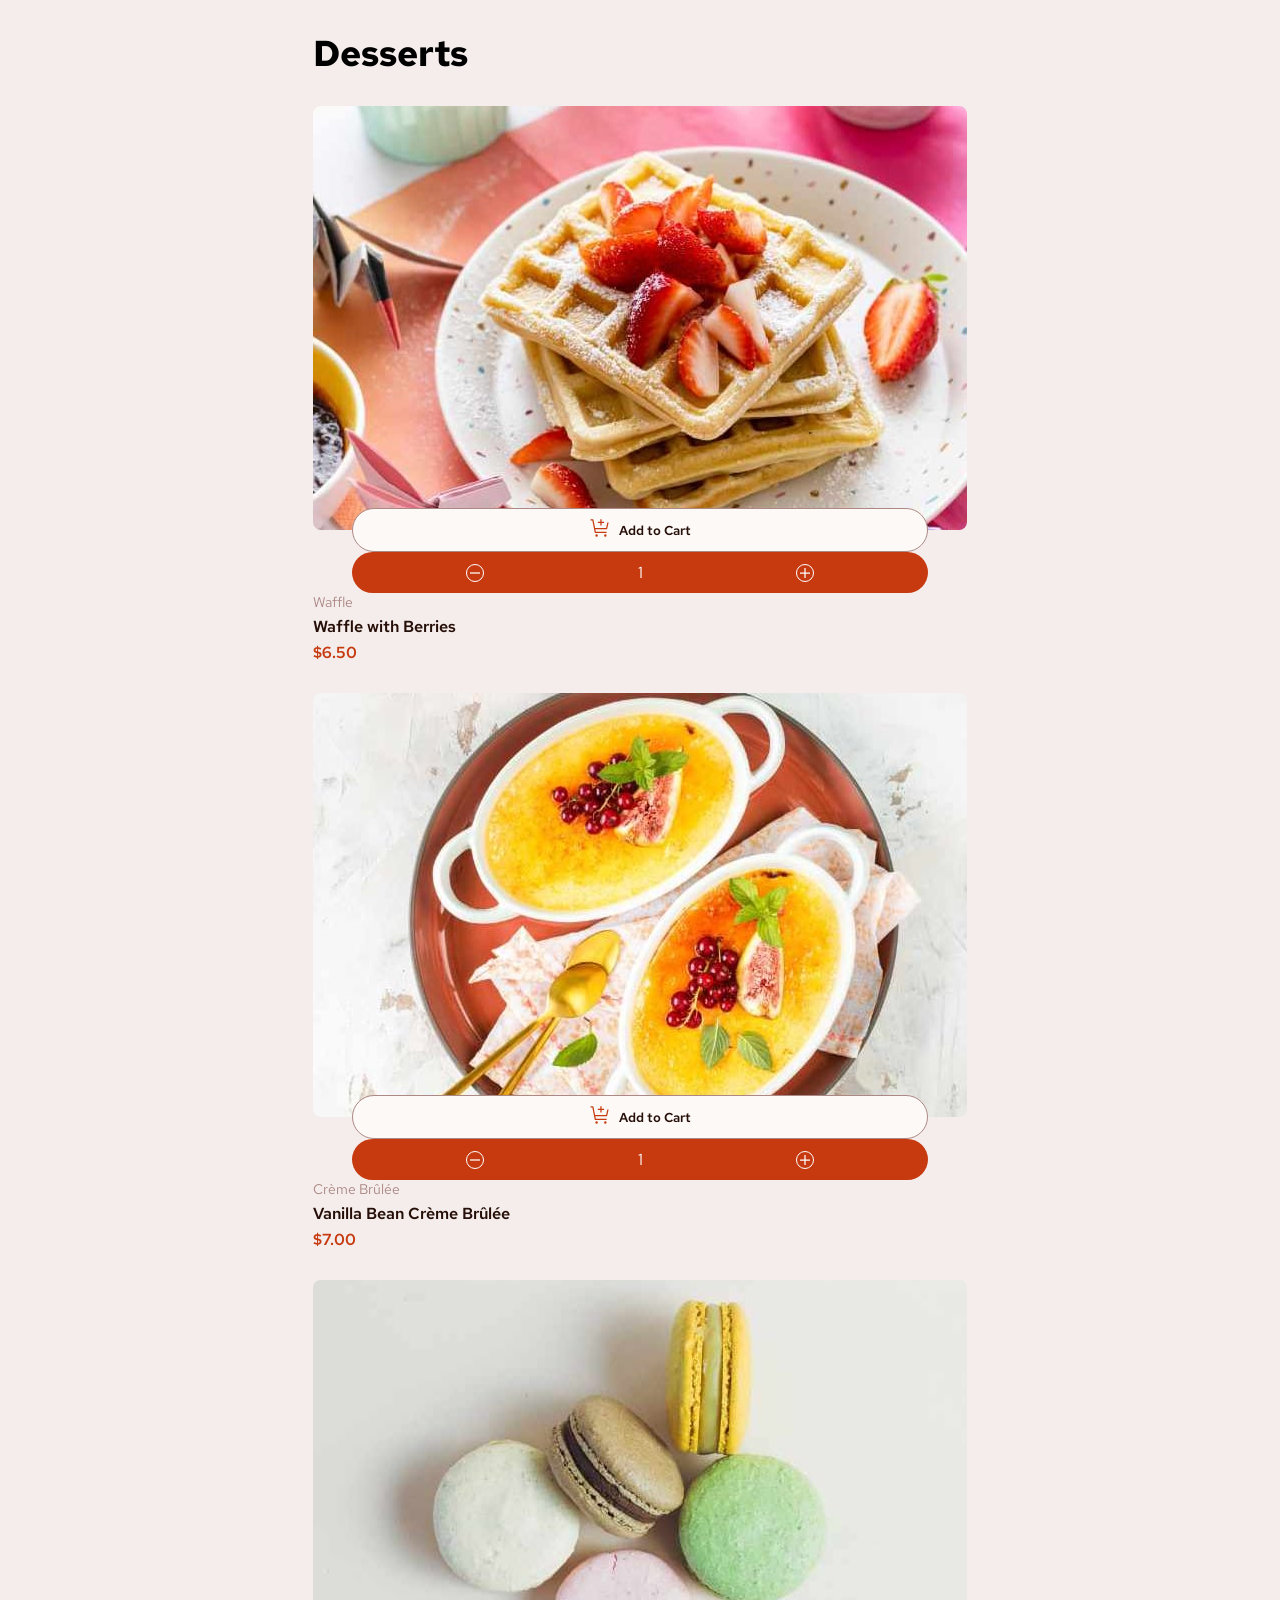
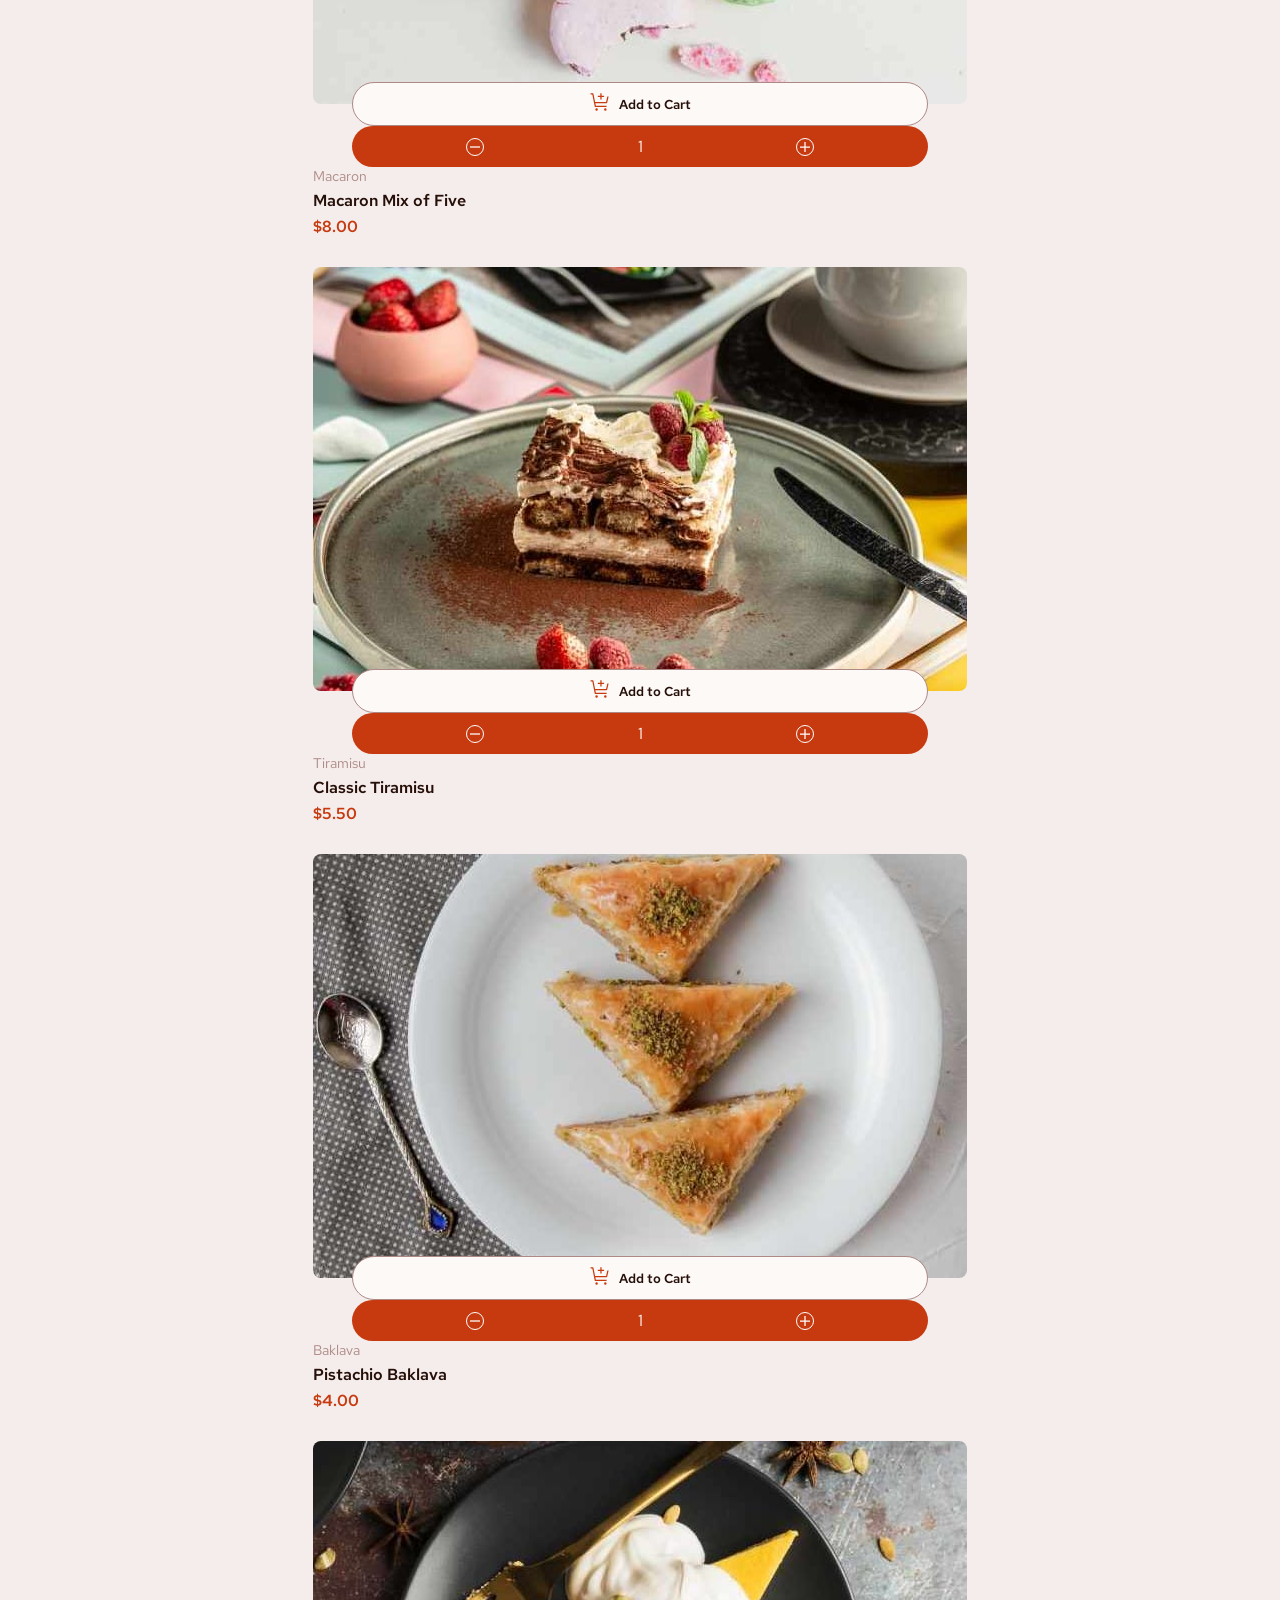
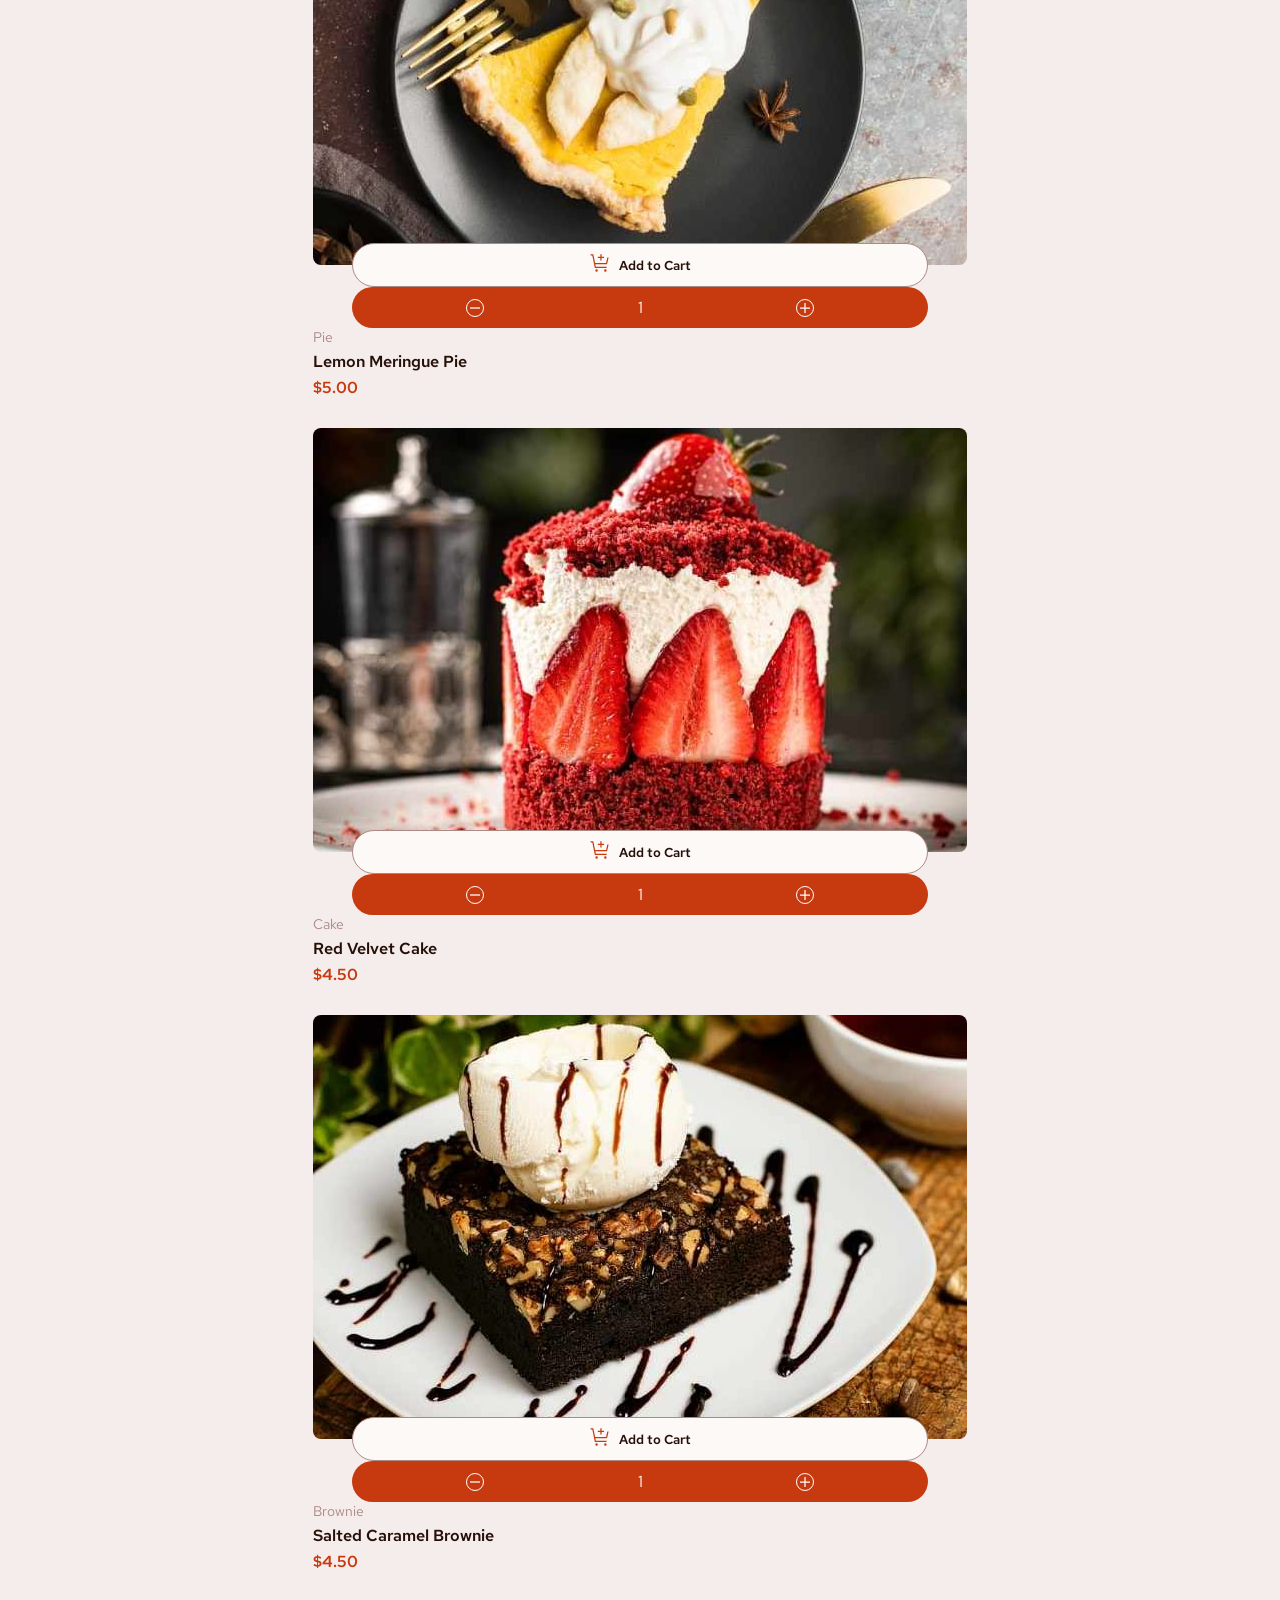
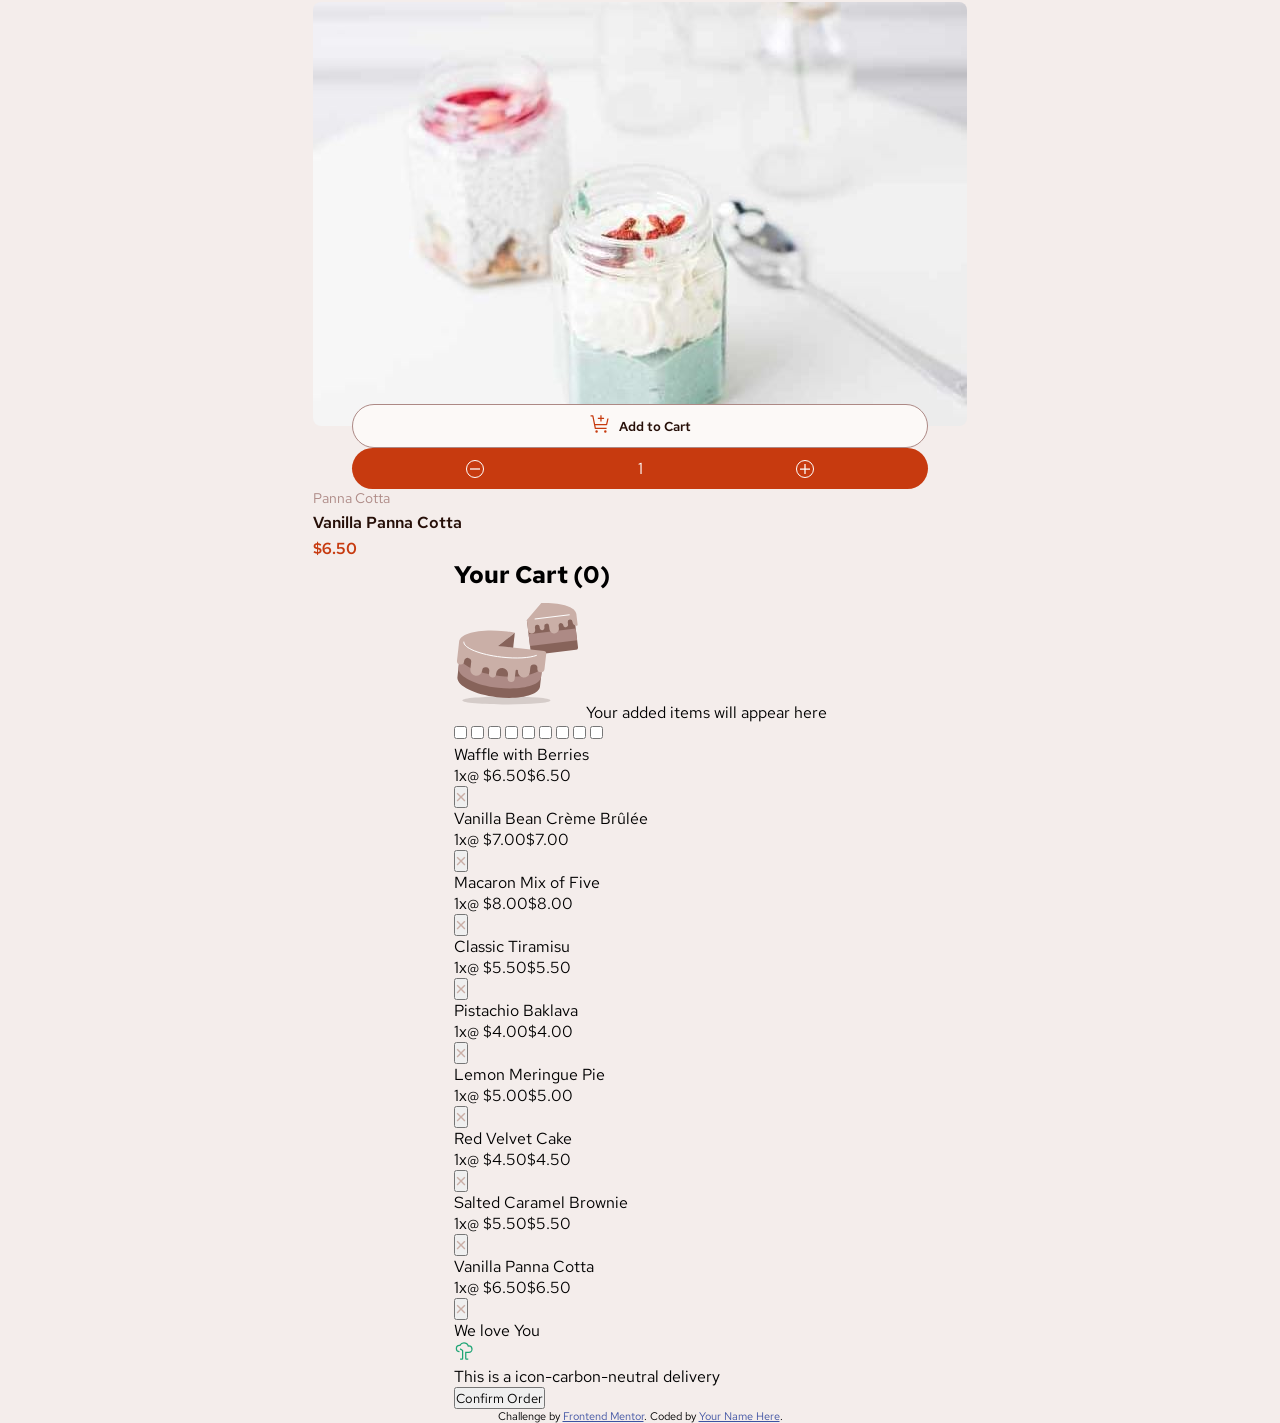
==== index.html @ 4fa7c9d9 "basic product grid for mobile done cart grid begun" ====
<!DOCTYPE html>
<html lang="en">
<head>
  <meta charset="UTF-8">
  <meta name="viewport" content="width=device-width, initial-scale=1.0"> <!-- displays site properly based on user's device -->

  <link rel="icon" type="image/png" sizes="32x32" href="./assets/images/favicon-32x32.png">

  <link rel="preconnect" href="https://fonts.googleapis.com">
  <link rel="preconnect" href="https://fonts.gstatic.com" crossorigin>
  <link href="https://fonts.googleapis.com/css2?family=Red+Hat+Text:ital,wght@0,300..700;1,300..700&display=swap" rel="stylesheet">

  <title>Frontend Mentor | Product list with cart</title>
  <link rel="stylesheet" href="./styles/styles.css">

  <!-- Feel free to remove these styles or customise in your own stylesheet 👍 -->
  <style>
    .attribution { font-size: 11px; text-align: center; }
    .attribution a { color: hsl(228, 45%, 44%); }
  </style>
</head>
<body>

  <div class="product-cart-container">
    <!-- OVERALL PRODUCT DISPLAY GRID -->
    <div class="product-grid-container">
      <h1>Desserts</h1>

      <!-- ACTUAL PRODUCTS GRID -->
      <div class="product-grid">

        <!-- INDIVIDUAL PRODUCT  -->
        <div class="product">
            <div class="imageandbutton">
                <img src="./assets/images/image-waffle-mobile.jpg" alt="" class="product-image">
              <label for="prod1">
                <button class="add-to-cart-button"><span><img src="assets/images/icon-add-to-cart.svg" alt=""></span><span><p class="add-to-cart-text"> Add to Cart</p></span></button>
              </label>  
              <div class="add-to-cart-button-active">
                <button class="quantity-button"><img src="./assets/images/icon-decrement-quantity.svg" alt=""></button>
                <span class="quantity-value">1</span>
                <button class="quantity-button"><img src="./assets/images/icon-increment-quantity.svg" alt=""></button>
              </div>  
            </div>
            
            <div class="product-information">
              <p class="product-type">Waffle</p>
              <p class="product-name">Waffle with Berries</p>
              <p class="product-price">$6.50</p>
            </div>

        </div>

        <!-- INDIVIDUAL PRODUCT -->
        <div class="product">
            <div class="imageandbutton">
              <img src="./assets/images/image-creme-brulee-mobile.jpg" alt="" class="product-image">
              <label for="prod2">
                <button class="add-to-cart-button"><span><img src="assets/images/icon-add-to-cart.svg" alt=""></span><span><p class="add-to-cart-text"> Add to Cart</p></span></button>
              </label>  
              <div class="add-to-cart-button-active">
                <button class="quantity-button"><img src="./assets/images/icon-decrement-quantity.svg" alt=""></button>
                <span class="quantity-value">1</span>
                <button class="quantity-button"><img src="./assets/images/icon-increment-quantity.svg" alt=""></button>
              </div>
            </div>
            <div class="product-information">
              <p class="product-type">Crème Brûlée</p>
              <p class="product-name">Vanilla Bean Crème Brûlée</p>
              <p class="product-price">$7.00</p>
            </div>
        </div>

        <!-- INDIVIDUAL PRODUCT -->
        <div class="product">
            <div class="imageandbutton">
              <img src="./assets/images/image-macaron-mobile.jpg" alt="" class="product-image">
              <label for="prod3">
                <button class="add-to-cart-button"><span><img src="assets/images/icon-add-to-cart.svg" alt=""></span><span><p class="add-to-cart-text"> Add to Cart</p></span></button>
              </label>  
              <div class="add-to-cart-button-active">
                <button class="quantity-button"><img src="./assets/images/icon-decrement-quantity.svg" alt=""></button>
                <span class="quantity-value">1</span>
                <button class="quantity-button"><img src="./assets/images/icon-increment-quantity.svg" alt=""></button>
              </div>
            </div>
            <div class="product-information">
              <p class="product-type">Macaron</p>
              <p class="product-name">Macaron Mix of Five</p>
              <p class="product-price">$8.00</p>
            </div>          
        </div>


        <!-- INDIVIDUAL PRODUCT -->
        <div class="product">
            <div class="imageandbutton">
              <img src="./assets/images/image-tiramisu-mobile.jpg" alt="" class="product-image">
              <label for="prod4">
                <button class="add-to-cart-button product-image"><span><img src="assets/images/icon-add-to-cart.svg" alt=""></span><span><p class="add-to-cart-text"> Add to Cart</p></span></button>
              </label>
              <div class="add-to-cart-button-active">
                <button class="quantity-button"><img src="./assets/images/icon-decrement-quantity.svg" alt=""></button>
                <span class="quantity-value">1</span>
                <button class="quantity-button"><img src="./assets/images/icon-increment-quantity.svg" alt=""></button>
              </div>
            </div>
            <div class="product-information">
              <p class="product-type">Tiramisu</p>
              <p class="product-name">Classic Tiramisu</p>
              <p class="product-price">$5.50</p>
            </div>
          
        </div>
        
        <!-- INDIVIDUAL PRODUCT -->
        <div class="product">
            <div class="imageandbutton">
              <img src="./assets/images/image-baklava-mobile.jpg" alt="" class="product-image">
              <label for="prod5">
                <button class="add-to-cart-button"><span><img src="assets/images/icon-add-to-cart.svg" alt=""></span><span><p class="add-to-cart-text"> Add to Cart</p></span></button>
              </label>
              <div class="add-to-cart-button-active">
                <button class="quantity-button"><img src="./assets/images/icon-decrement-quantity.svg" alt=""></button>
                <span class="quantity-value">1</span>
                <button class="quantity-button"><img src="./assets/images/icon-increment-quantity.svg" alt=""></button>
              </div>
            </div>

            <div class="product-information">
              <p class="product-type">Baklava</p>
              <p class="product-name">Pistachio Baklava</p>
              <p class="product-price">$4.00</p>
            </div>
        </div>


        <!-- INDIVIDUAL PRODUCT -->
        <div class="product">
            <div class="imageandbutton">
              <img src="./assets/images/image-meringue-mobile.jpg" alt="" class="product-image">
              <label for="prod6">
                <button class="add-to-cart-button"><span><img src="assets/images/icon-add-to-cart.svg" alt=""></span><span><p class="add-to-cart-text"> Add to Cart</p></span></button>
              </label>
              <div class="add-to-cart-button-active">
                <button class="quantity-button"><img src="./assets/images/icon-decrement-quantity.svg" alt=""></button>
                <span class="quantity-value">1</span>
                <button class="quantity-button"><img src="./assets/images/icon-increment-quantity.svg" alt=""></button>
              </div>
            </div>

            <div class="product-information">
              <p class="product-type">Pie</p>
              <p class="product-name">Lemon Meringue Pie</p>
              <p class="product-price">$5.00</p>
            </div>
        </div>
      

        <!-- INDIVIDUAL PRODUCT -->
        <div class="product">
            <div class="imageandbutton">
              <img src="./assets/images/image-cake-mobile.jpg" alt="" class="product-image">
              <label for="prod7">
                <button class="add-to-cart-button"><span><img src="assets/images/icon-add-to-cart.svg" alt=""></span><span><p class="add-to-cart-text"> Add to Cart</p></span></button>
              </label>
              <div class="add-to-cart-button-active">
                <button class="quantity-button"><img src="./assets/images/icon-decrement-quantity.svg" alt=""></button>
                <span class="quantity-value">1</span>
                <button class="quantity-button"><img src="./assets/images/icon-increment-quantity.svg" alt=""></button>
              </div>
            </div>
            <div class="product-information">
              <p class="product-type">Cake</p>
              <p class="product-name">Red Velvet Cake</p>
              <p class="product-price">$4.50</p>
            </div>
        </div>
      

        <!-- INDIVIDUAL PRODUCT -->
        <div class="product">
            <div class="imageandbutton">
              <img src="./assets/images/image-brownie-mobile.jpg" alt="" class="product-image">
              <label for="prod8">
                <button class="add-to-cart-button"><span><img src="assets/images/icon-add-to-cart.svg" alt=""></span><span><p class="add-to-cart-text"> Add to Cart</p></span></button>
              </label>  
              <div class="add-to-cart-button-active">
                <button class="quantity-button"><img src="./assets/images/icon-decrement-quantity.svg" alt=""></button>
                <span class="quantity-value">1</span>
                <button class="quantity-button"><img src="./assets/images/icon-increment-quantity.svg" alt=""></button>
              </div>
            </div>

            <div class="product-information">
              <p class="product-type">Brownie</p>
              <p class="product-name">Salted Caramel Brownie</p>
              <p class="product-price">$4.50</p>
            </div>
            
           
        </div>
      

        <!-- INDIVIDUAL PRODUCT -->
        <div class="product">
            <div class="imageandbutton">
              <img src="./assets/images/image-panna-cotta-mobile.jpg" alt="" class="product-image">
              <label for="prod9">
                <button class="add-to-cart-button"><span><img src="assets/images/icon-add-to-cart.svg" alt=""></span><span><p class="add-to-cart-text"> Add to Cart</p></span></button>
              </label>  
              <div class="add-to-cart-button-active">
                <button class="quantity-button"><img src="./assets/images/icon-decrement-quantity.svg" alt=""></button>
                <span class="quantity-value">1</span>
                <button class="quantity-button"><img src="./assets/images/icon-increment-quantity.svg" alt=""></button>
              </div>
            </div>

            <div class="product-information">
              <p class="product-type">Panna Cotta</p>
              <p class="product-name">Vanilla Panna Cotta</p>
              <p class="product-price">$6.50</p>
            </div>
            
        </div>

        
      </div>
    </div>

<!-- PICKED CART PRODUCT SECTION -->
  <div class="cart-grid-container">
      <h2>Your Cart (<span class="cart-quantity-value">0</span>)</h2>
      <div class="cart-empty-items">
        <img src="./assets/images/illustration-empty-cart.svg" alt="">
        Your added items will appear here
      </div>
      <input type="checkbox" id="prod1" class=".hidden-checkbox">
      <input type="checkbox" id="prod2" class=".hidden-checkbox">
      <input type="checkbox" id="prod3" class=".hidden-checkbox">
      <input type="checkbox" id="prod4" class=".hidden-checkbox">
      <input type="checkbox" id="prod5" class=".hidden-checkbox">
      <input type="checkbox" id="prod6" class=".hidden-checkbox">
      <input type="checkbox" id="prod7" class=".hidden-checkbox">
      <input type="checkbox" id="prod8" class=".hidden-checkbox">
      <input type="checkbox" id="prod9" class=".hidden-checkbox">

      <div class="cart-picked-items">

        <div class="cart-item cart-item1">
          <div class="cart-item-product">
            <p class="cart-item-product-name">Waffle with Berries</p>
            <p class="cart-item-product-price"><span>1x</span><span>@ $6.50</span>$6.50</p>
          </div>
          <button><img src="./assets/images/icon-remove-item.svg" alt=""></button>
        </div>
        <div class="cart-item cart-item2">
          <div class="cart-item-product">
            <p class="cart-item-product-name">Vanilla Bean Crème Brûlée</p>
            <p class="cart-item-product-price"><span>1x</span><span>@ $7.00</span>$7.00</p>
          </div>
          <button><img src="./assets/images/icon-remove-item.svg" alt=""></button>
        </div> 
        <div class="cart-item cart-item3">
          <div class="cart-item-product">
            <p class="cart-item-product-name">Macaron Mix of Five</p>
            <p class="cart-item-product-price"><span>1x</span><span>@ $8.00</span>$8.00</p>
          </div>
          <button><img src="./assets/images/icon-remove-item.svg" alt=""></button>
        </div>
        <div class="cart-item cart-item4">
          <div class="cart-item-product">
            <p class="cart-item-product-name">Classic Tiramisu</p>
            <p class="cart-item-product-price"><span>1x</span><span>@ $5.50</span>$5.50</p>
          </div>
          <button><img src="./assets/images/icon-remove-item.svg" alt=""></button>
        </div>
        <div class="cart-item cart-item5">
          <div class="cart-item-product">
            <p class="cart-item-product-name">Pistachio Baklava</p>
            <p class="cart-item-product-price"><span>1x</span><span>@ $4.00</span>$4.00</p>
          </div>
          <button><img src="./assets/images/icon-remove-item.svg" alt=""></button>
        </div>
        <div class="cart-item cart-item6">
          <div class="cart-item-product">
            <p class="cart-item-product-name">Lemon Meringue Pie</p>
            <p class="cart-item-product-price"><span>1x</span><span>@ $5.00</span>$5.00</p>
          </div>
          <button><img src="./assets/images/icon-remove-item.svg" alt=""></button>
        </div>
        <div class="cart-item cart-item7">
          <div class="cart-item-product">
            <p class="cart-item-product-name">Red Velvet Cake</p>
            <p class="cart-item-product-price"><span>1x</span><span>@ $4.50</span>$4.50</p>
          <button><img src="./assets/images/icon-remove-item.svg" alt=""></button>
        </div>
        <div class="cart-item cart-item8">
          <div class="cart-item-product">
            <p class="cart-item-product-name">Salted Caramel Brownie</p>
            <p class="cart-item-product-price"><span>1x</span><span>@ $5.50</span>$5.50</p>
          </div>
          <button><img src="./assets/images/icon-remove-item.svg" alt=""></button>
        </div>
        <div class="cart-item cart-item9">
          <div class="cart-item-product">
            <p class="cart-item-product-name">Vanilla Panna Cotta</p>
            <p class="cart-item-product-price"><span>1x</span><span>@ $6.50</span>$6.50</p>
          </div>
          <button><img src="./assets/images/icon-remove-item.svg" alt=""></button>
        </div>

      </div>
      
      </div>

      <p class="love">We love You</p>

      <div class="carbon-order-container">
        <img src="./assets/images/icon-carbon-neutral.svg" alt="">
        <p class="carbon-order-text">This is a <span>icon-carbon-neutral</span> delivery</p>
      </div>

      <button class="Confirm-button">Confirm Order</button>
   
  </div>

  <div class="attribution">
    Challenge by <a href="https://www.frontendmentor.io?ref=challenge">Frontend Mentor</a>. 
    Coded by <a href="#">Your Name Here</a>.
  </div>

  </div>
  
</body>
</html>
---- styles/styles.css ----
* {
  margin: 0;
  padding: 0;
  box-sizing: border-box;
}

body {
  font-family: "Red Hat Text", sans-serif;
  font-size: 16px;
  background-color: hsl(13, 31%, 94%);
  width: 100vw;
}

button {
  font-family: "Red Hat Text", sans-serif;
}

.product-cart-container {
  width: 100%;
  padding: 0 6%;
  display: flex;
  flex-direction: column;
  align-items: center;
  justify-content: center;
}
.product-cart-container .product-grid-container h1 {
  margin: 35px 0;
  font-size: 36px;
  line-height: 100%;
  letter-spacing: 0;
  font-weight: 700;
}
.product-cart-container .product-grid-container .product-image {
  width: 100%;
}
.product-cart-container .product-grid-container .product-grid {
  display: flex;
  display: flex;
  flex-direction: column;
  align-items: center;
  justify-content: center;
  gap: 30px;
}
.product-cart-container .product-grid-container .product-grid .product {
  width: 100%;
}
.product-cart-container .product-grid-container .product-grid .product .imageandbutton {
  width: 100%;
  display: flex;
  display: flex;
  flex-direction: column;
  align-items: center;
  justify-content: center;
}
.product-cart-container .product-grid-container .product-grid .product .imageandbutton .product-image {
  -o-object-fit: contain;
     object-fit: contain;
  border-radius: 8px;
}
.product-cart-container .product-grid-container .product-grid .product .imageandbutton .add-to-cart-button {
  display: flex;
  display: flex;
  flex-direction: row;
  align-items: center;
  justify-content: center;
  padding: 9px 24px;
  border-radius: 32px;
  gap: 8px;
  color: hsl(14, 65%, 9%);
  font-weight: 600;
  border: 1px solid hsl(7, 20%, 60%);
  background-color: hsl(20, 50%, 98%);
  margin-top: -22px;
  width: 45vw;
}
.product-cart-container .product-grid-container .product-grid .product .imageandbutton .add-to-cart-button-active {
  display: flex;
  display: flex;
  flex-direction: row;
  align-items: center;
  justify-content: center;
  background-color: hsl(14, 86%, 42%);
  color: white;
  gap: 12vw;
  padding: 10px 24px;
  border-radius: 32px;
  border: none;
  width: 45vw;
}
.product-cart-container .product-grid-container .product-grid .product .imageandbutton .add-to-cart-button-active .quantity-button {
  background: none;
  border: 1px solid white;
  border-radius: 50%;
  display: flex;
  display: flex;
  flex-direction: row;
  align-items: center;
  justify-content: center;
  padding: 8px;
  width: 10px;
  height: 10px;
}
.product-cart-container .product-grid-container .product-grid .product .product-information {
  display: flex;
  display: flex;
  flex-direction: column;
  align-items: start;
  justify-content: center;
  gap: 5px;
}
.product-cart-container .product-grid-container .product-grid .product .product-information .product-type {
  font-size: 14px;
  color: hsl(7, 20%, 60%);
  font-weight: 400;
}
.product-cart-container .product-grid-container .product-grid .product .product-information .product-name {
  color: hsl(14, 65%, 9%);
  font-weight: 600;
}
.product-cart-container .product-grid-container .product-grid .product .product-information .product-price {
  color: hsl(14, 86%, 42%);
  font-weight: 600;
  font-size: 16px;
}/*# sourceMappingURL=styles.css.map */
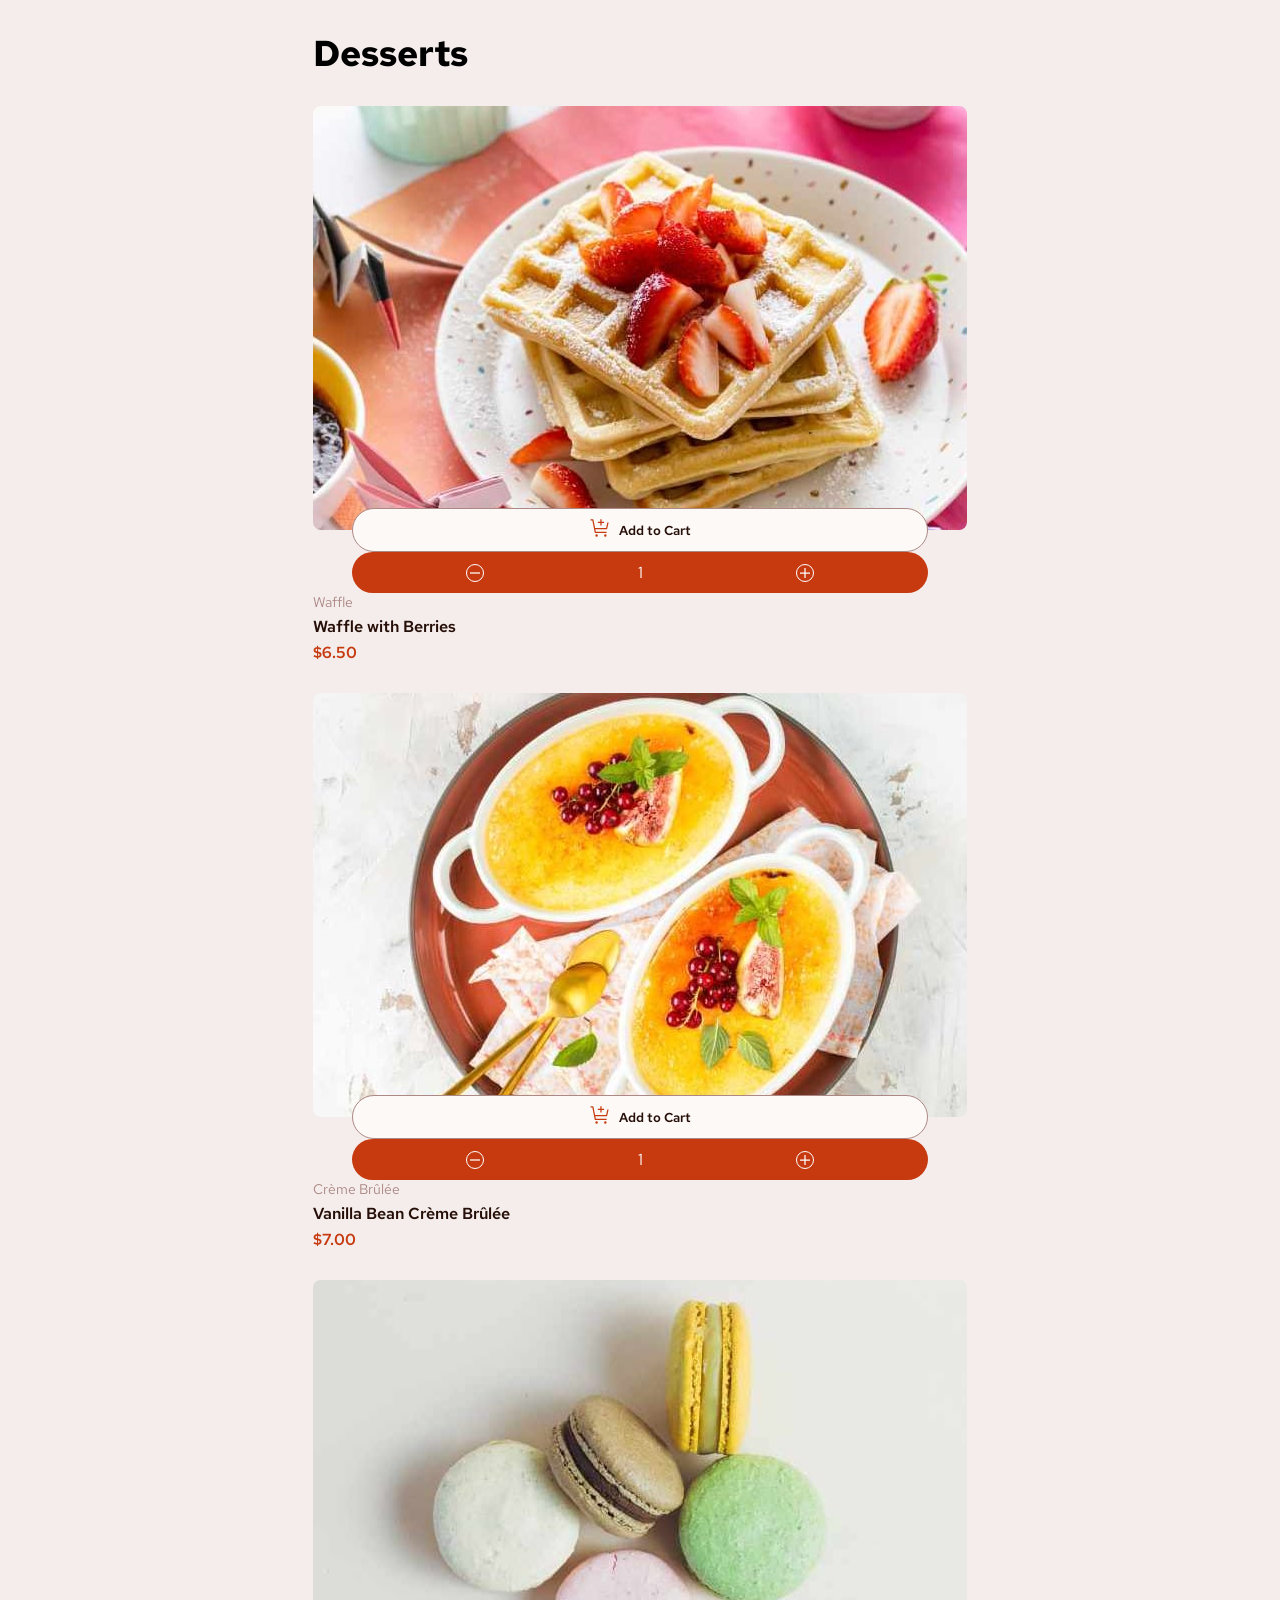
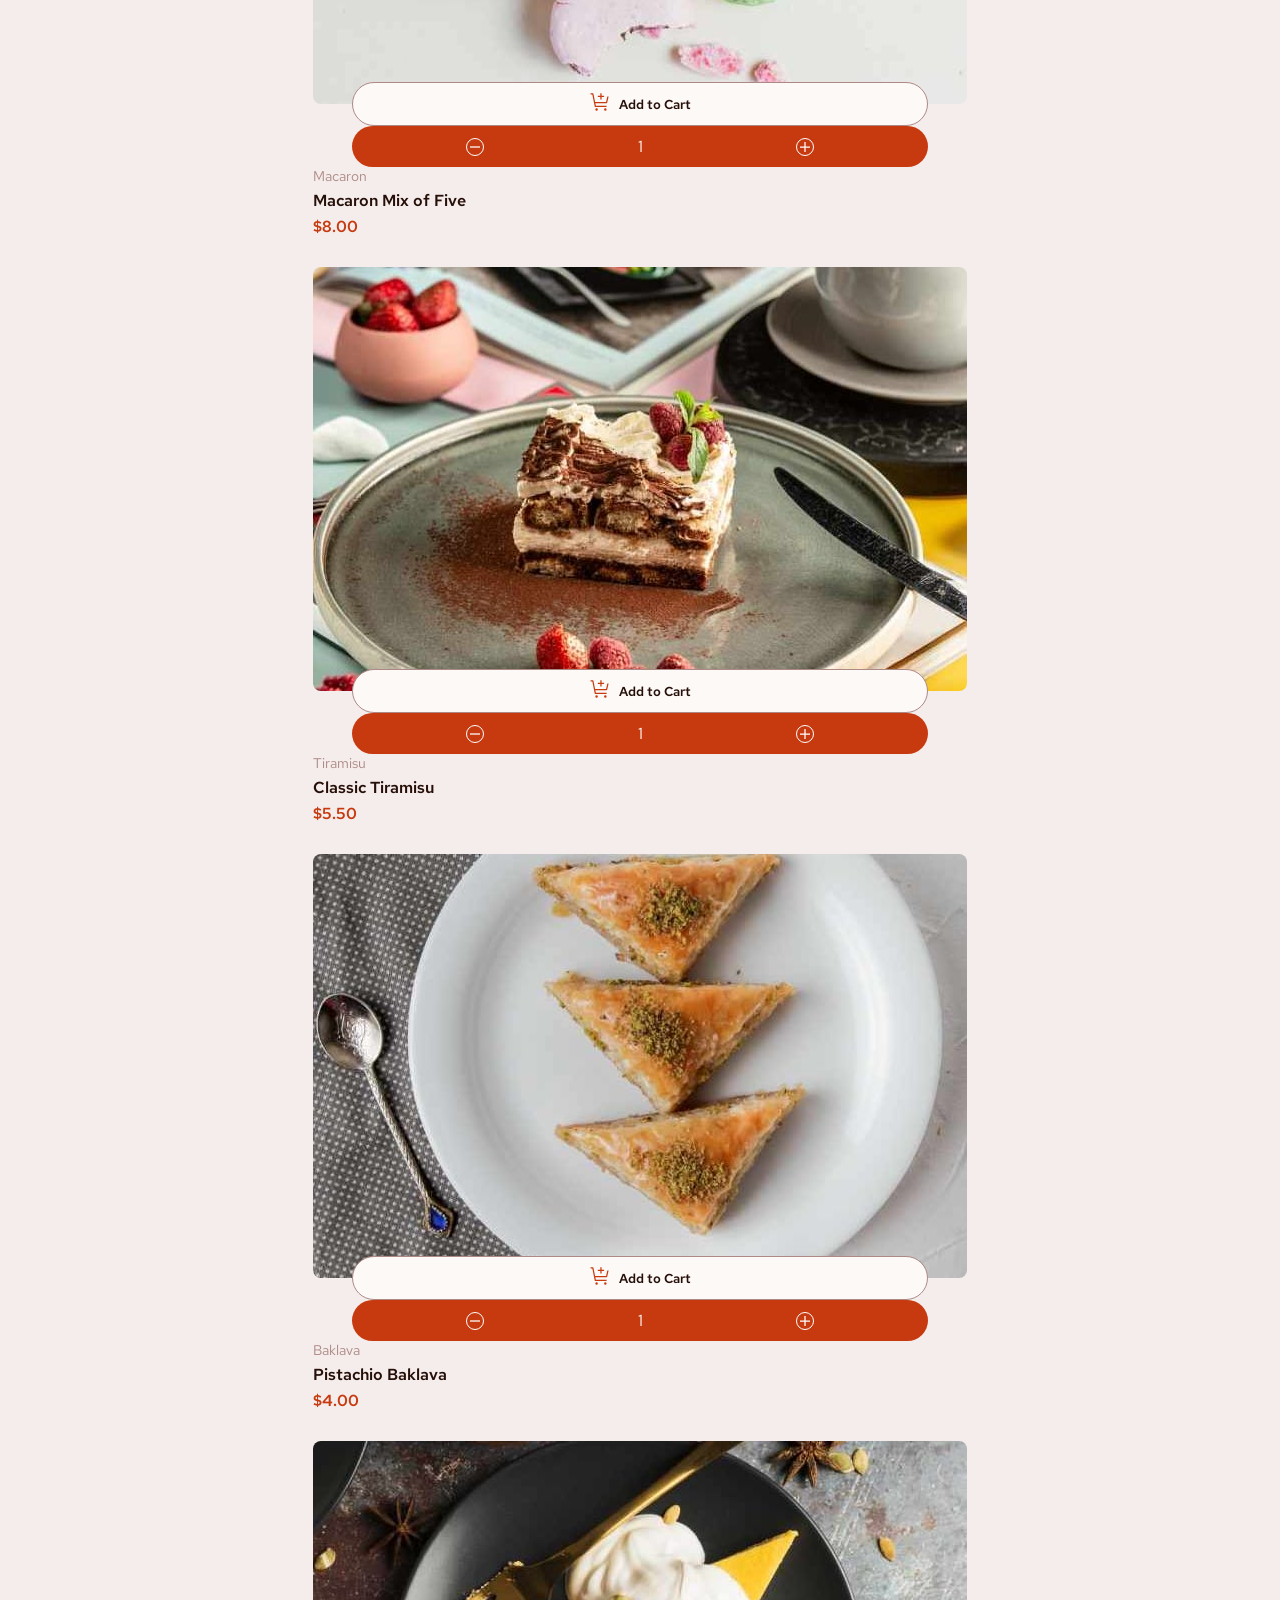
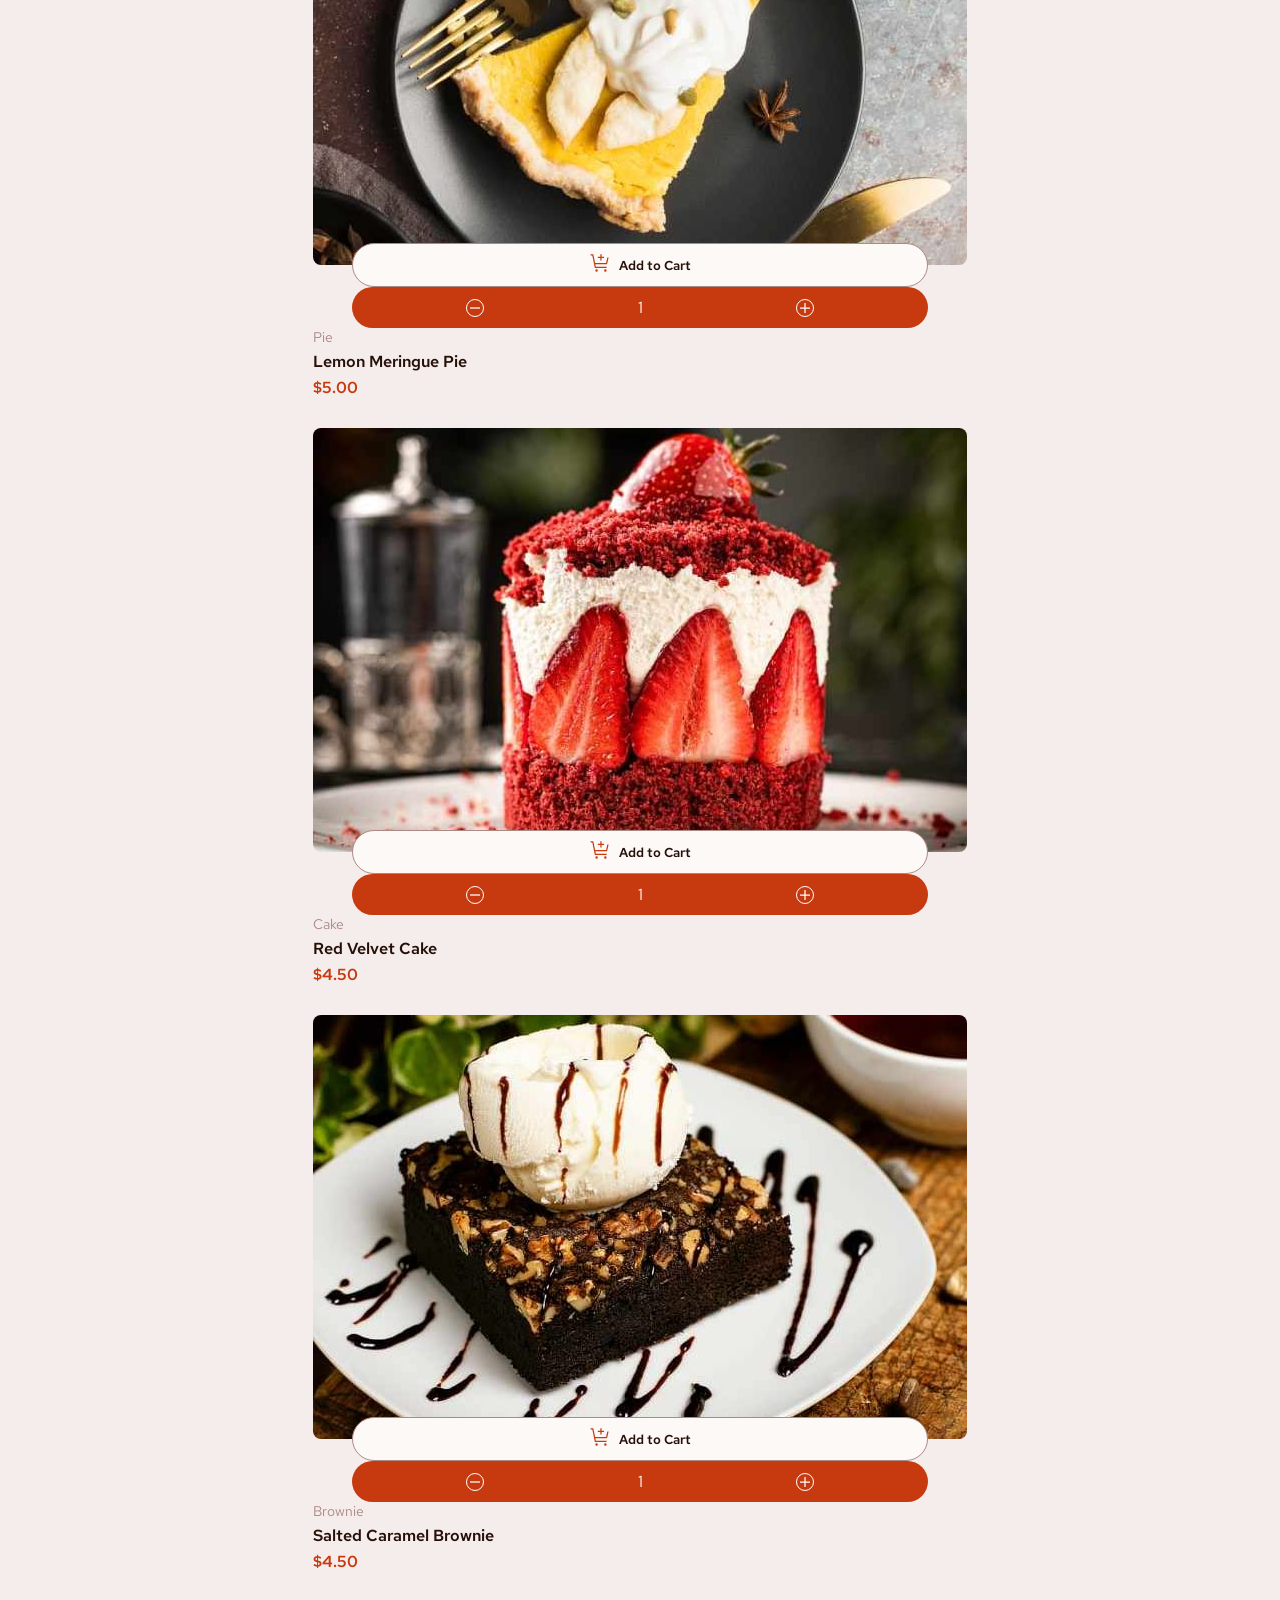
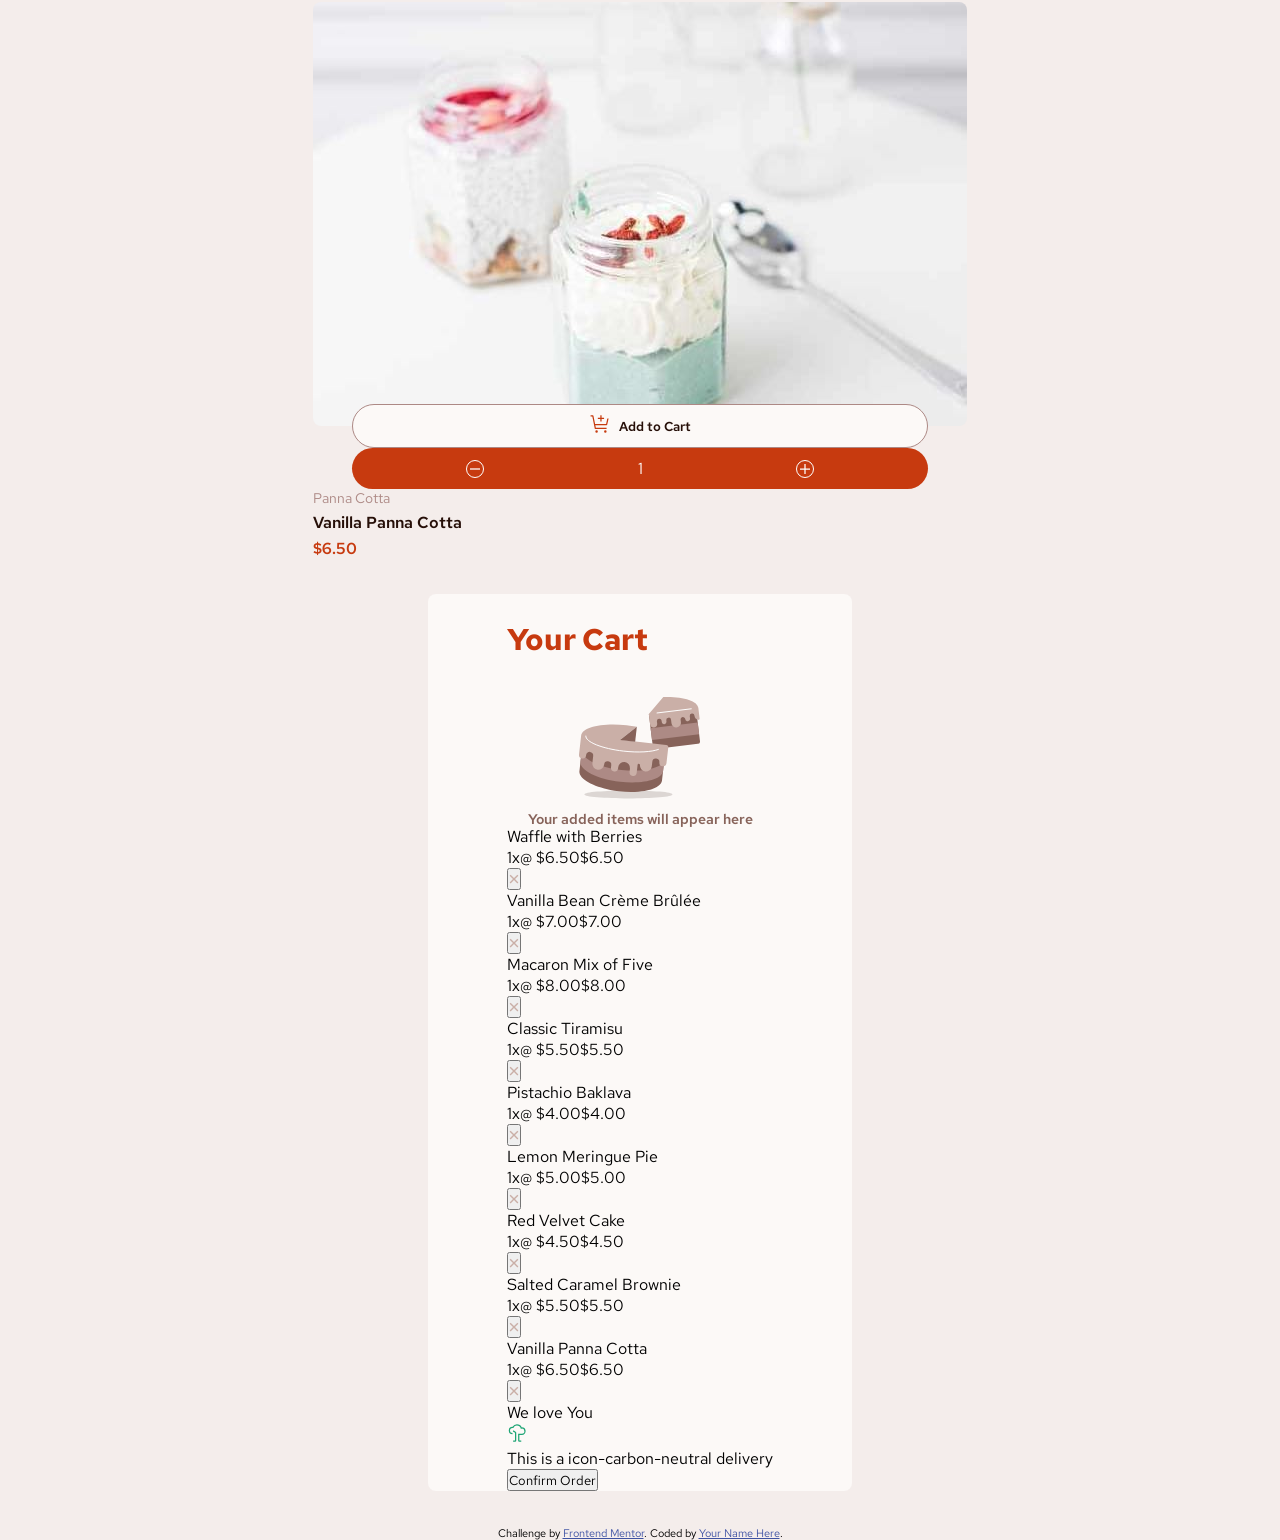
==== commit 4cdd3053: "empty cart grid section done, picked items begun" ====
--- a/index.html
+++ b/index.html
@@ -230,10 +230,10 @@
 
 <!-- PICKED CART PRODUCT SECTION -->
   <div class="cart-grid-container">
-      <h2>Your Cart (<span class="cart-quantity-value">0</span>)</h2>
+      <h2>Your Cart </h2>
       <div class="cart-empty-items">
         <img src="./assets/images/illustration-empty-cart.svg" alt="">
-        Your added items will appear here
+        <p>Your added items will appear here</p>
       </div>
       <input type="checkbox" id="prod1" class=".hidden-checkbox">
       <input type="checkbox" id="prod2" class=".hidden-checkbox">
--- a/styles/styles.css
+++ b/styles/styles.css
@@ -22,6 +22,7 @@
   flex-direction: column;
   align-items: center;
   justify-content: center;
+  gap: 35px;
 }
 .product-cart-container .product-grid-container h1 {
   margin: 35px 0;
@@ -121,4 +122,37 @@
   color: hsl(14, 86%, 42%);
   font-weight: 600;
   font-size: 16px;
+}
+.product-cart-container .cart-grid-container {
+  display: flex;
+  display: flex;
+  flex-direction: column;
+  align-items: start;
+  justify-content: center;
+  background-color: hsl(20, 50%, 98%);
+  border-radius: 8px;
+  padding: 0 7%;
+}
+.product-cart-container .cart-grid-container h2 {
+  color: hsl(14, 86%, 42%);
+  margin: 25px 0;
+  font-size: 30px;
+  font-weight: 700;
+}
+.product-cart-container .cart-grid-container .cart-empty-items {
+  display: flex;
+  width: 100%;
+  display: flex;
+  flex-direction: column;
+  align-items: center;
+  justify-content: center;
+}
+.product-cart-container .cart-grid-container .cart-empty-items p {
+  color: hsl(12, 20%, 44%);
+  font-weight: 600;
+  line-height: 100%;
+  font-size: 14px;
+}
+.product-cart-container .cart-grid-container input {
+  display: none;
 }/*# sourceMappingURL=styles.css.map */
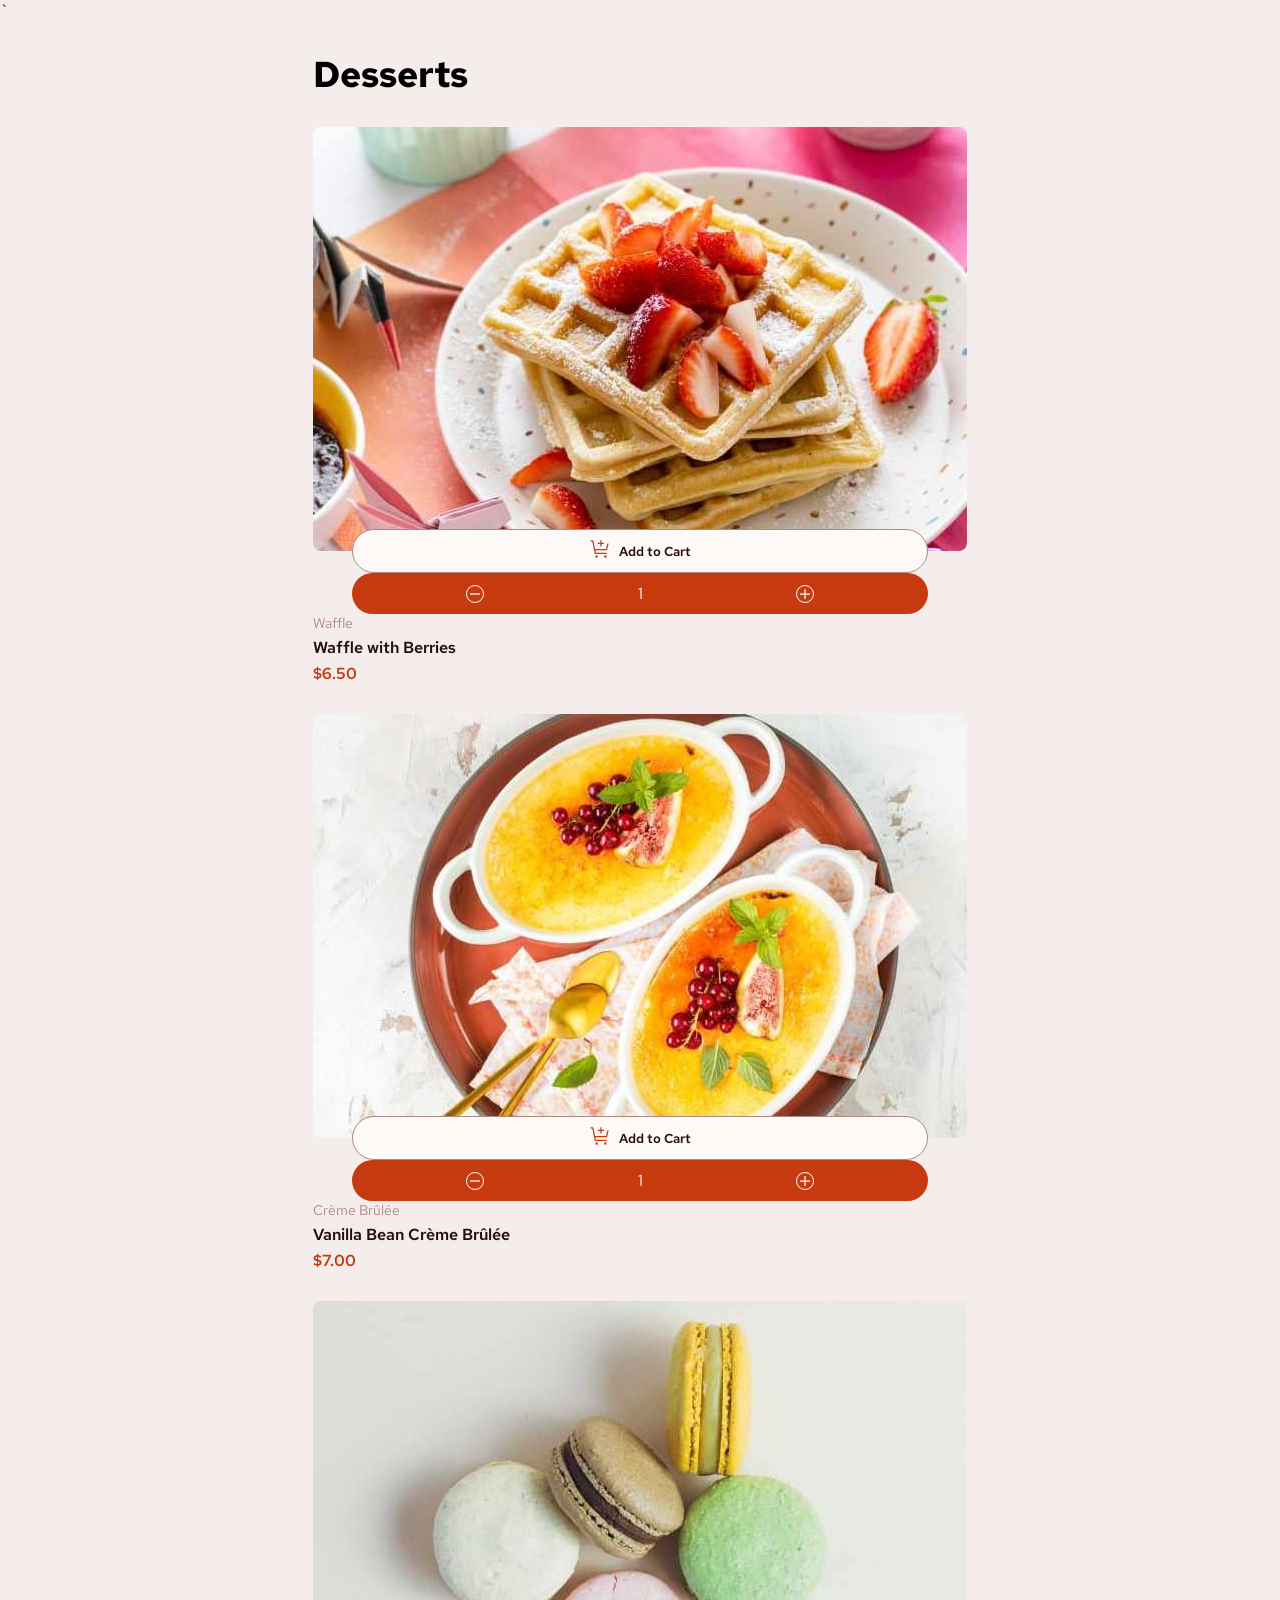
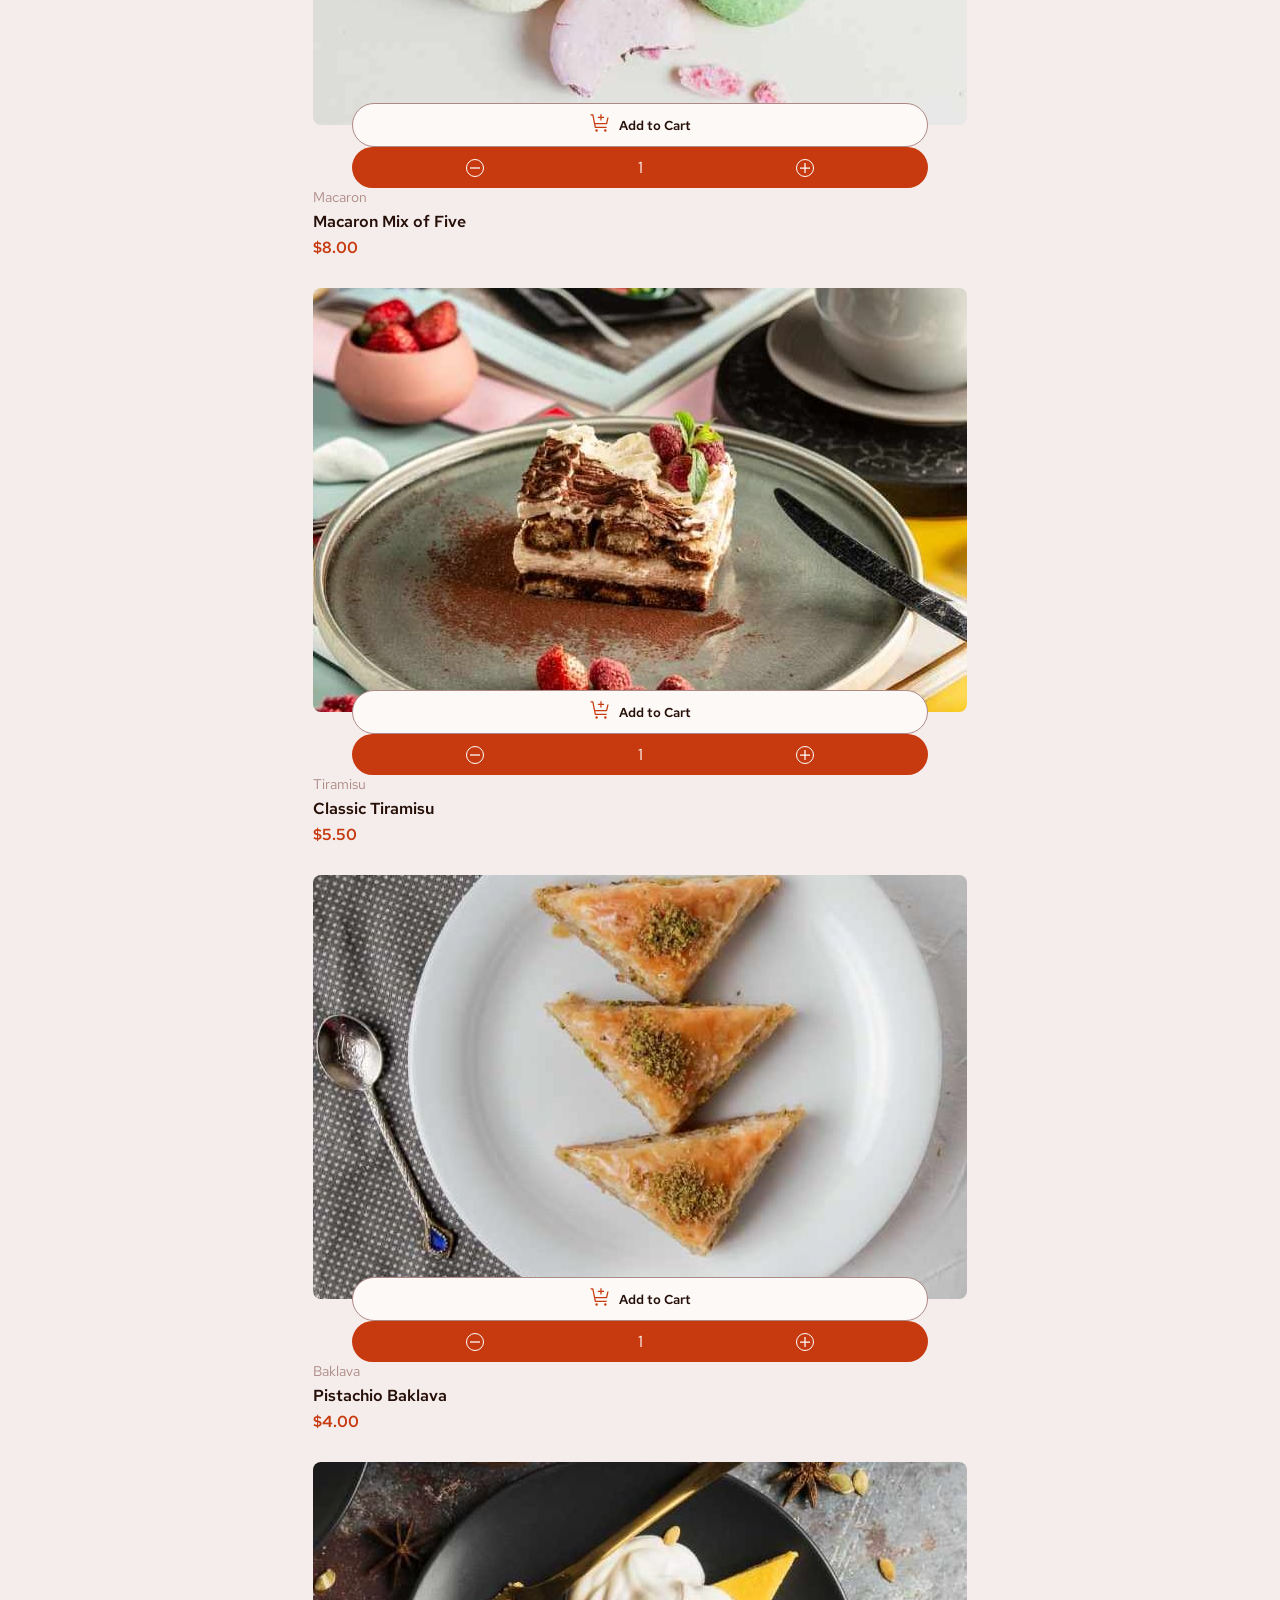
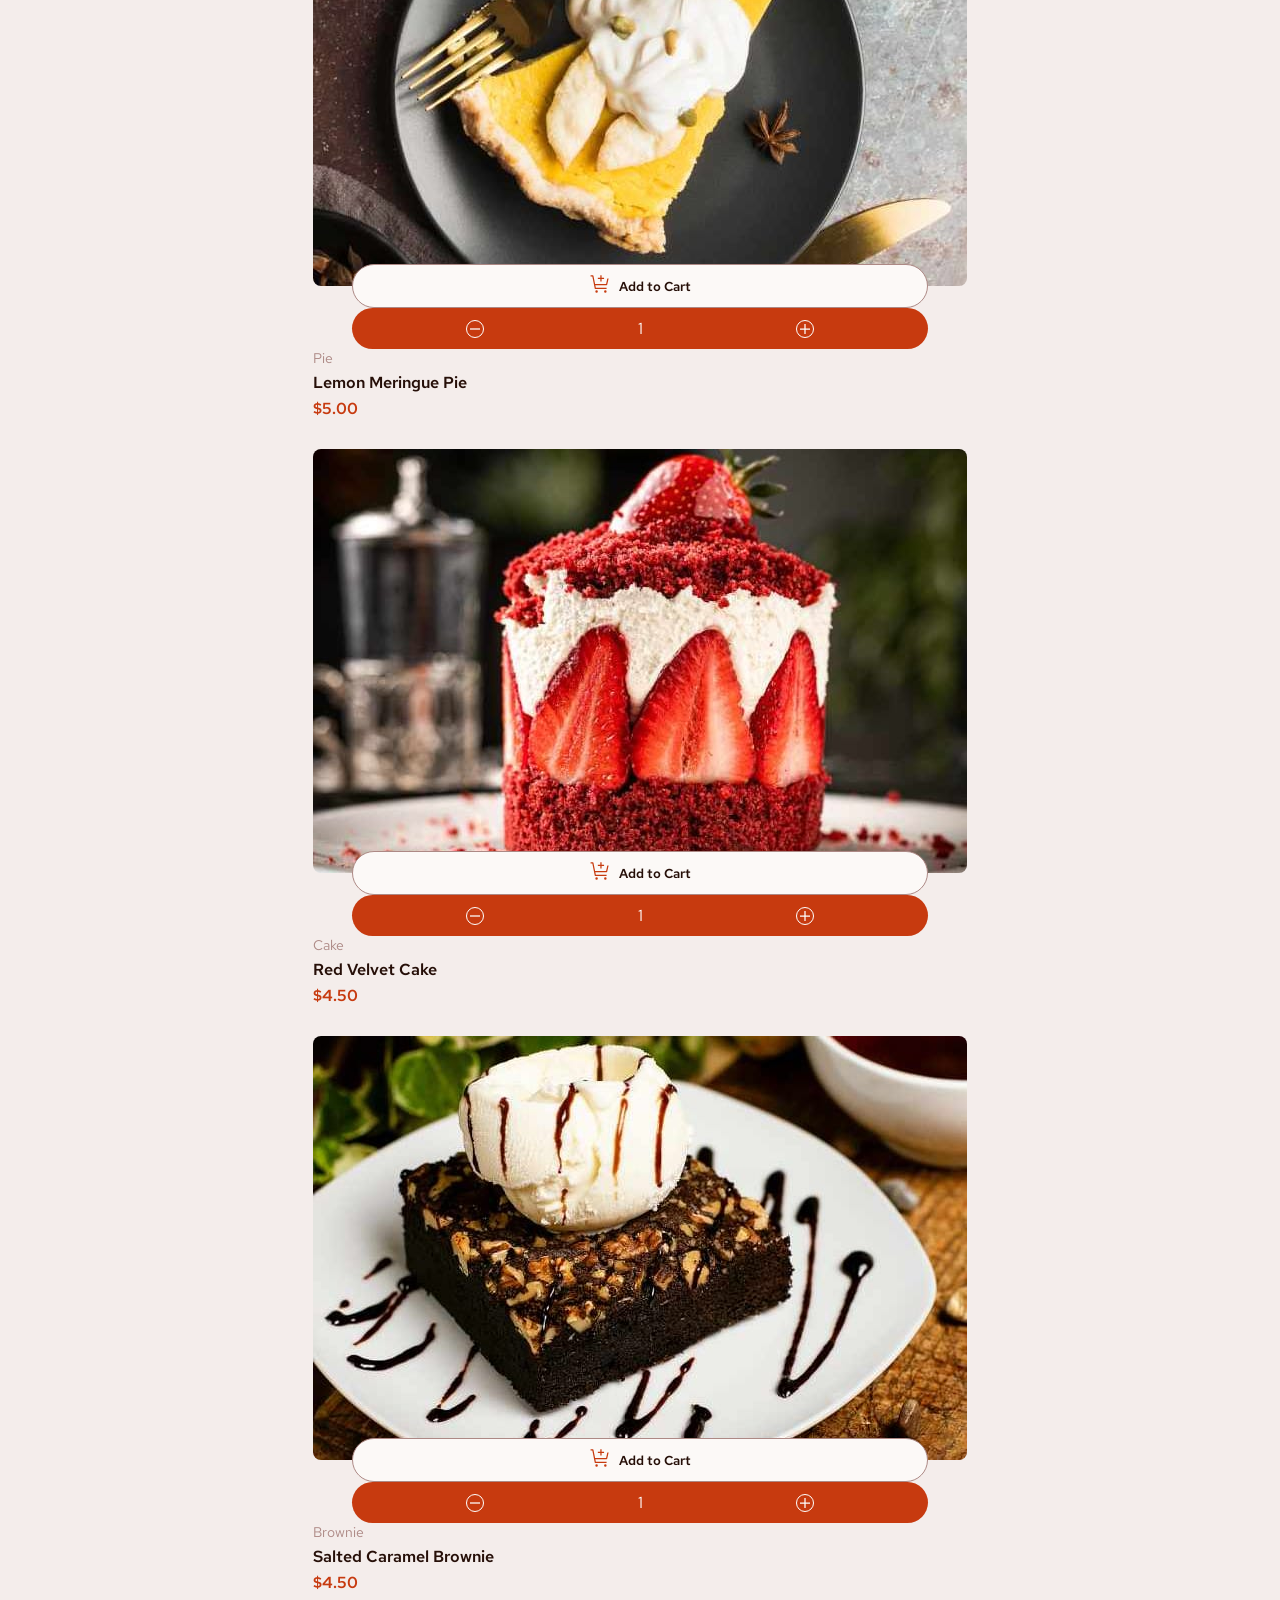
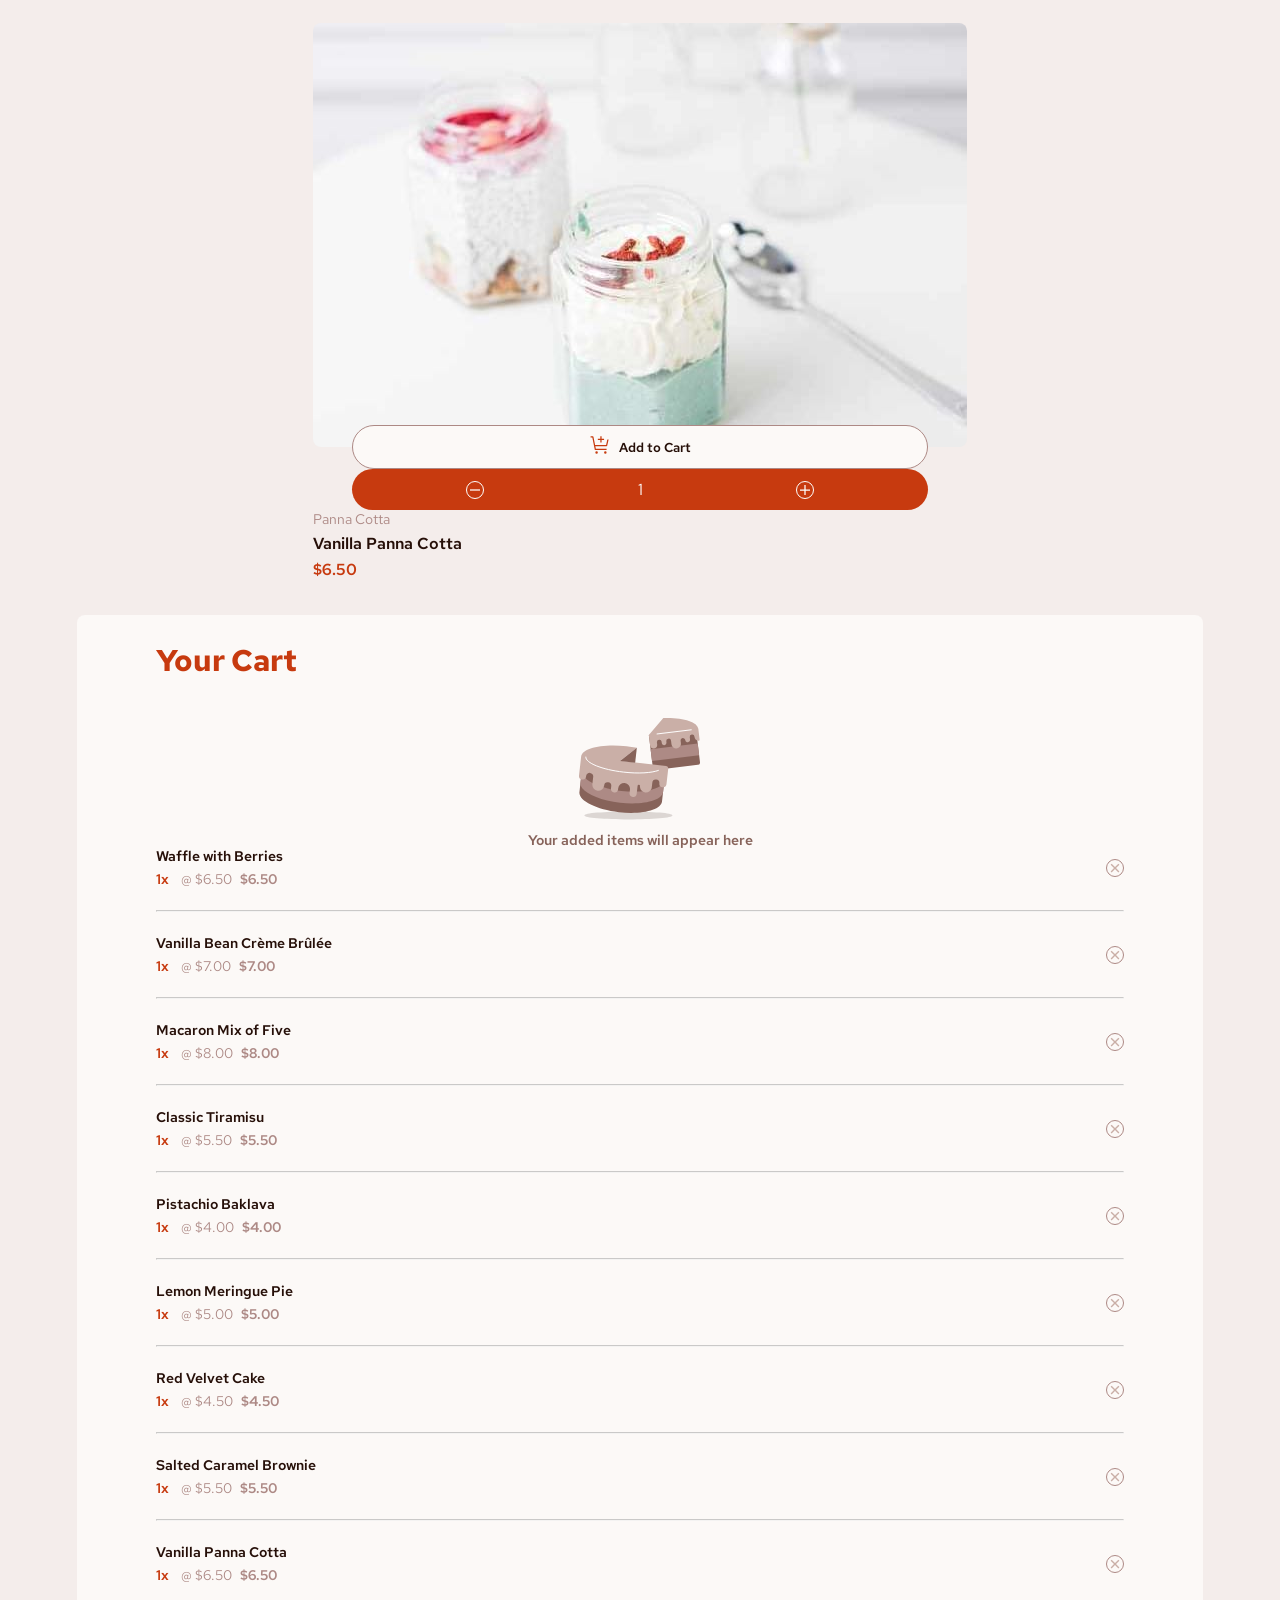
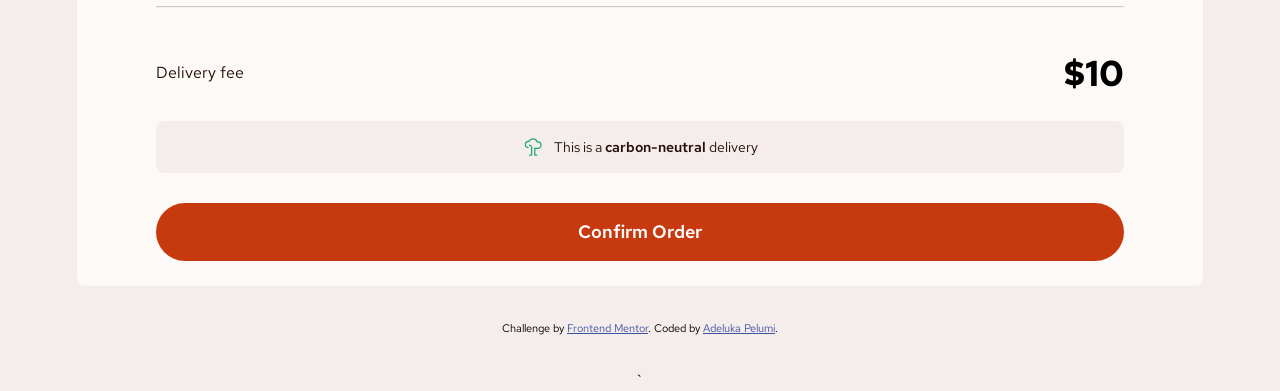
==== commit 40d095fe: "product grid and cart grid finished, viewing of picked items in cart begun" ====
--- a/index.html
+++ b/index.html
@@ -21,9 +21,9 @@
 </head>
 <body>
 
-  <div class="product-cart-container">
+`<div class="product-cart-container">
     <!-- OVERALL PRODUCT DISPLAY GRID -->
-    <div class="product-grid-container">
+  <div class="product-grid-container">
       <h1>Desserts</h1>
 
       <!-- ACTUAL PRODUCTS GRID -->
@@ -226,111 +226,158 @@
 
         
       </div>
-    </div>
-
-<!-- PICKED CART PRODUCT SECTION -->
+  </div>
+
+  <!-- PICKED CART PRODUCT SECTION -->
   <div class="cart-grid-container">
       <h2>Your Cart </h2>
       <div class="cart-empty-items">
         <img src="./assets/images/illustration-empty-cart.svg" alt="">
         <p>Your added items will appear here</p>
       </div>
-      <input type="checkbox" id="prod1" class=".hidden-checkbox">
-      <input type="checkbox" id="prod2" class=".hidden-checkbox">
-      <input type="checkbox" id="prod3" class=".hidden-checkbox">
-      <input type="checkbox" id="prod4" class=".hidden-checkbox">
-      <input type="checkbox" id="prod5" class=".hidden-checkbox">
-      <input type="checkbox" id="prod6" class=".hidden-checkbox">
-      <input type="checkbox" id="prod7" class=".hidden-checkbox">
-      <input type="checkbox" id="prod8" class=".hidden-checkbox">
-      <input type="checkbox" id="prod9" class=".hidden-checkbox">
+      <input type="checkbox" id="prod1" class="hidden-checkbox">
+      <input type="checkbox" id="prod2" class="hidden-checkbox">
+      <input type="checkbox" id="prod3" class="hidden-checkbox">
+      <input type="checkbox" id="prod4" class="hidden-checkbox">
+      <input type="checkbox" id="prod5" class="hidden-checkbox">
+      <input type="checkbox" id="prod6" class="hidden-checkbox">
+      <input type="checkbox" id="prod7" class="hidden-checkbox">
+      <input type="checkbox" id="prod8" class="hidden-checkbox">
+      <input type="checkbox" id="prod9" class="hidden-checkbox">
 
       <div class="cart-picked-items">
 
-        <div class="cart-item cart-item1">
-          <div class="cart-item-product">
-            <p class="cart-item-product-name">Waffle with Berries</p>
-            <p class="cart-item-product-price"><span>1x</span><span>@ $6.50</span>$6.50</p>
-          </div>
-          <button><img src="./assets/images/icon-remove-item.svg" alt=""></button>
-        </div>
-        <div class="cart-item cart-item2">
-          <div class="cart-item-product">
-            <p class="cart-item-product-name">Vanilla Bean Crème Brûlée</p>
-            <p class="cart-item-product-price"><span>1x</span><span>@ $7.00</span>$7.00</p>
-          </div>
-          <button><img src="./assets/images/icon-remove-item.svg" alt=""></button>
-        </div> 
-        <div class="cart-item cart-item3">
-          <div class="cart-item-product">
-            <p class="cart-item-product-name">Macaron Mix of Five</p>
-            <p class="cart-item-product-price"><span>1x</span><span>@ $8.00</span>$8.00</p>
-          </div>
-          <button><img src="./assets/images/icon-remove-item.svg" alt=""></button>
-        </div>
-        <div class="cart-item cart-item4">
-          <div class="cart-item-product">
-            <p class="cart-item-product-name">Classic Tiramisu</p>
-            <p class="cart-item-product-price"><span>1x</span><span>@ $5.50</span>$5.50</p>
-          </div>
-          <button><img src="./assets/images/icon-remove-item.svg" alt=""></button>
-        </div>
-        <div class="cart-item cart-item5">
-          <div class="cart-item-product">
-            <p class="cart-item-product-name">Pistachio Baklava</p>
-            <p class="cart-item-product-price"><span>1x</span><span>@ $4.00</span>$4.00</p>
-          </div>
-          <button><img src="./assets/images/icon-remove-item.svg" alt=""></button>
-        </div>
-        <div class="cart-item cart-item6">
-          <div class="cart-item-product">
-            <p class="cart-item-product-name">Lemon Meringue Pie</p>
-            <p class="cart-item-product-price"><span>1x</span><span>@ $5.00</span>$5.00</p>
-          </div>
-          <button><img src="./assets/images/icon-remove-item.svg" alt=""></button>
-        </div>
-        <div class="cart-item cart-item7">
-          <div class="cart-item-product">
-            <p class="cart-item-product-name">Red Velvet Cake</p>
-            <p class="cart-item-product-price"><span>1x</span><span>@ $4.50</span>$4.50</p>
-          <button><img src="./assets/images/icon-remove-item.svg" alt=""></button>
-        </div>
-        <div class="cart-item cart-item8">
-          <div class="cart-item-product">
-            <p class="cart-item-product-name">Salted Caramel Brownie</p>
-            <p class="cart-item-product-price"><span>1x</span><span>@ $5.50</span>$5.50</p>
-          </div>
-          <button><img src="./assets/images/icon-remove-item.svg" alt=""></button>
-        </div>
-        <div class="cart-item cart-item9">
-          <div class="cart-item-product">
-            <p class="cart-item-product-name">Vanilla Panna Cotta</p>
-            <p class="cart-item-product-price"><span>1x</span><span>@ $6.50</span>$6.50</p>
-          </div>
-          <button><img src="./assets/images/icon-remove-item.svg" alt=""></button>
-        </div>
-
+        <div class="cart-item-divider cart-item1">
+          <div class="cart-item ">
+            <div class="cart-item-product">
+              <p class="cart-item-product-name">Waffle with Berries</p>
+              <p class="cart-item-product-price"><span>1x</span><span>@ $6.50</span><span>$6.50</span></p>
+            </div>
+            <button><img src="./assets/images/icon-remove-item.svg" alt=""></button>  
+          </div>
+          <hr>
+        </div>
+
+        <div class="cart-item-divider cart-item2">
+          <div class="cart-item ">
+            <div class="cart-item-product">
+              <p class="cart-item-product-name">Vanilla Bean Crème Brûlée</p>
+              <p class="cart-item-product-price"><span>1x</span><span>@ $7.00</span><span>$7.00</span></p>
+            </div>
+            <button><img src="./assets/images/icon-remove-item.svg" alt=""></button>
+          </div> 
+          <hr>
+        </div>
+
+        <div class="cart-item-divider cart-item3">
+          <div class="cart-item ">
+            <div class="cart-item-product">
+              <p class="cart-item-product-name">Macaron Mix of Five</p>
+              <p class="cart-item-product-price"><span>1x</span><span>@ $8.00</span><span>$8.00</span></p>
+            </div>
+            <button><img src="./assets/images/icon-remove-item.svg" alt=""></button>
+          </div>
+          <hr>
+        </div>
+
+        <div class="cart-item-divider cart-item4">
+          <div class="cart-item ">
+            <div class="cart-item-product">
+              <p class="cart-item-product-name">Classic Tiramisu</p>
+              <p class="cart-item-product-price"><span>1x</span><span>@ $5.50</span><span>$5.50</span></p>
+            </div>
+            <button><img src="./assets/images/icon-remove-item.svg" alt=""></button>
+          </div>
+          <hr>
+        </div>
+
+
+        <div class="cart-item-divider cart-item5">
+          <div class="cart-item ">
+            <div class="cart-item-product">
+              <p class="cart-item-product-name">Pistachio Baklava</p>
+              <p class="cart-item-product-price"><span>1x</span><span>@ $4.00</span><span>$4.00</span></p>
+            </div>
+            <button><img src="./assets/images/icon-remove-item.svg" alt=""></button>
+          </div>
+          <hr>
+        </div>
+
+        <div class="cart-item-divider cart-item6">
+          <div class="cart-item ">
+            <div class="cart-item-product">
+              <p class="cart-item-product-name">Lemon Meringue Pie</p>
+              <p class="cart-item-product-price"><span>1x</span><span>@ $5.00</span><span>$5.00</span></p>
+            </div>
+            <button><img src="./assets/images/icon-remove-item.svg" alt=""></button>
+          </div>
+          <hr>
+        </div>
+
+        <div class="cart-item-divider cart-item7">
+          <div class="cart-item ">
+            <div class="cart-item-product">
+              <p class="cart-item-product-name">Red Velvet Cake</p>
+              <p class="cart-item-product-price"><span>1x</span><span>@ $4.50</span><span>$4.50</span></p>
+            </div>
+            <button><img src="./assets/images/icon-remove-item.svg" alt=""></button>
+          </div>
+          <hr>
+        </div>
+
+        <div class="cart-item-divider cart-item8">
+          <div class="cart-item ">
+            <div class="cart-item-product">
+              <p class="cart-item-product-name">Salted Caramel Brownie</p>
+              <p class="cart-item-product-price"><span>1x</span><span>@ $5.50</span><span>$5.50</span></p>
+            </div>
+            <button><img src="./assets/images/icon-remove-item.svg" alt=""></button>
+          </div>
+          <hr>
+        </div>
+
+        <div class="cart-item-divider cart-item9">
+          <div class="cart-item ">
+            <div class="cart-item-product">
+              <p class="cart-item-product-name">Vanilla Panna Cotta</p>
+              <p class="cart-item-product-price"><span>1x</span><span>@ $6.50</span><span>$6.50</span></p>
+            </div>
+            <button><img src="./assets/images/icon-remove-item.svg" alt=""></button>
+          </div>
+          <hr>
+        </div>
+
+
+      <div class="order-summary">
+        <div class="delivery-cost">
+          <p>Delivery fee</p>
+          <p>$10</p>
+        </div>
+        
+  
+        <div class="carbon-order-container">
+          <img src="./assets/images/icon-carbon-neutral.svg" alt="">
+          <p class="carbon-order-text">This is a <span>carbon-neutral</span> delivery</p>
+        </div>
+  
+        <button class="Confirm-button">Confirm Order</button>
       </div>
       
+
       </div>
-
-      <p class="love">We love You</p>
-
-      <div class="carbon-order-container">
-        <img src="./assets/images/icon-carbon-neutral.svg" alt="">
-        <p class="carbon-order-text">This is a <span>icon-carbon-neutral</span> delivery</p>
-      </div>
-
-      <button class="Confirm-button">Confirm Order</button>
+      
+  </div>
+
+      
    
-  </div>
+
 
   <div class="attribution">
     Challenge by <a href="https://www.frontendmentor.io?ref=challenge">Frontend Mentor</a>. 
-    Coded by <a href="#">Your Name Here</a>.
+    Coded by <a href="#">Adeluka Pelumi</a>.
   </div>
 
-  </div>
+`</div>
   
 </body>
 </html>
--- a/styles/styles.css
+++ b/styles/styles.css
@@ -124,6 +124,7 @@
   font-size: 16px;
 }
 .product-cart-container .cart-grid-container {
+  width: 100%;
   display: flex;
   display: flex;
   flex-direction: column;
@@ -153,6 +154,146 @@
   line-height: 100%;
   font-size: 14px;
 }
-.product-cart-container .cart-grid-container input {
+.product-cart-container .cart-grid-container .hidden-checkbox {
   display: none;
+}
+.product-cart-container .cart-grid-container .cart-picked-items {
+  width: 100%;
+  display: flex;
+  display: flex;
+  flex-direction: column;
+  align-items: start;
+  justify-content: center;
+}
+.product-cart-container .cart-grid-container .cart-picked-items .cart-item-divider {
+  display: flex;
+  display: flex;
+  flex-direction: column;
+  align-items: center;
+  justify-content: center;
+  gap: 22px;
+  width: 100%;
+}
+.product-cart-container .cart-grid-container .cart-picked-items .cart-item-divider .cart-item {
+  width: 100%;
+  display: flex;
+  display: flex;
+  flex-direction: row;
+  align-items: center;
+  justify-content: space-between;
+}
+.product-cart-container .cart-grid-container .cart-picked-items .cart-item-divider .cart-item .cart-item-product {
+  display: flex;
+  display: flex;
+  flex-direction: column;
+  align-items: start;
+  justify-content: center;
+  gap: 5px;
+}
+.product-cart-container .cart-grid-container .cart-picked-items .cart-item-divider .cart-item .cart-item-product p {
+  font-size: 14px;
+  color: hsl(14, 65%, 9%);
+  font-weight: 600;
+}
+.product-cart-container .cart-grid-container .cart-picked-items .cart-item-divider .cart-item .cart-item-product span:nth-child(1) {
+  color: hsl(14, 86%, 42%);
+  margin-right: 12px;
+}
+.product-cart-container .cart-grid-container .cart-picked-items .cart-item-divider .cart-item .cart-item-product span:nth-child(2) {
+  color: hsl(7, 20%, 60%);
+  font-weight: 400;
+  margin-right: 8px;
+}
+.product-cart-container .cart-grid-container .cart-picked-items .cart-item-divider .cart-item .cart-item-product span:nth-child(3) {
+  color: hsl(7, 20%, 60%);
+  font-weight: 600;
+  margin: 0;
+}
+.product-cart-container .cart-grid-container .cart-picked-items .cart-item-divider .cart-item button {
+  display: flex;
+  display: flex;
+  flex-direction: row;
+  align-items: center;
+  justify-content: end;
+  border: 1px solid hsl(7, 20%, 60%);
+  background: none;
+  border-radius: 50%;
+  padding: 3px;
+  width: auto;
+  height: auto;
+}
+.product-cart-container .cart-grid-container .cart-picked-items .cart-item-divider hr {
+  color: hsl(13, 31%, 94%);
+  height: 1px;
+  opacity: 0.5;
+  width: 100%;
+  margin-bottom: 22px;
+}
+.product-cart-container .cart-grid-container .cart-picked-items .order-summary {
+  margin: 25px 0;
+  display: flex;
+  display: flex;
+  flex-direction: column;
+  align-items: start;
+  justify-content: center;
+  width: 100%;
+  gap: 30px;
+}
+.product-cart-container .cart-grid-container .cart-picked-items .order-summary .delivery-cost {
+  width: 100%;
+  display: flex;
+  display: flex;
+  flex-direction: row;
+  align-items: center;
+  justify-content: space-between;
+}
+.product-cart-container .cart-grid-container .cart-picked-items .order-summary .delivery-cost p:nth-child(1) {
+  display: flex;
+  display: flex;
+  flex-direction: row;
+  align-items: center;
+  justify-content: start;
+  color: hsl(14, 65%, 9%);
+  font-weight: 400;
+  line-height: 100%;
+}
+.product-cart-container .cart-grid-container .cart-picked-items .order-summary .delivery-cost p:nth-child(2) {
+  display: flex;
+  display: flex;
+  flex-direction: row;
+  align-items: center;
+  justify-content: end;
+  font-size: 36px;
+  font-weight: 700;
+  line-height: 100%;
+}
+.product-cart-container .cart-grid-container .cart-picked-items .order-summary .carbon-order-container {
+  width: 100%;
+  display: flex;
+  gap: 10px;
+  display: flex;
+  flex-direction: row;
+  align-items: center;
+  justify-content: center;
+  padding: 16px 24px;
+  background-color: hsl(13, 31%, 94%);
+  border-radius: 8px;
+}
+.product-cart-container .cart-grid-container .cart-picked-items .order-summary .carbon-order-container p {
+  font-size: 14px;
+  color: hsl(14, 65%, 9%);
+}
+.product-cart-container .cart-grid-container .cart-picked-items .order-summary .carbon-order-container p span {
+  font-weight: 600;
+}
+.product-cart-container .cart-grid-container .cart-picked-items .order-summary .Confirm-button {
+  width: 100%;
+  padding: 20px 32px;
+  border-radius: 32px;
+  border: none;
+  color: white;
+  background-color: hsl(14, 86%, 42%);
+  font-weight: 600;
+  font-size: 18px;
+  line-height: 100%;
 }/*# sourceMappingURL=styles.css.map */
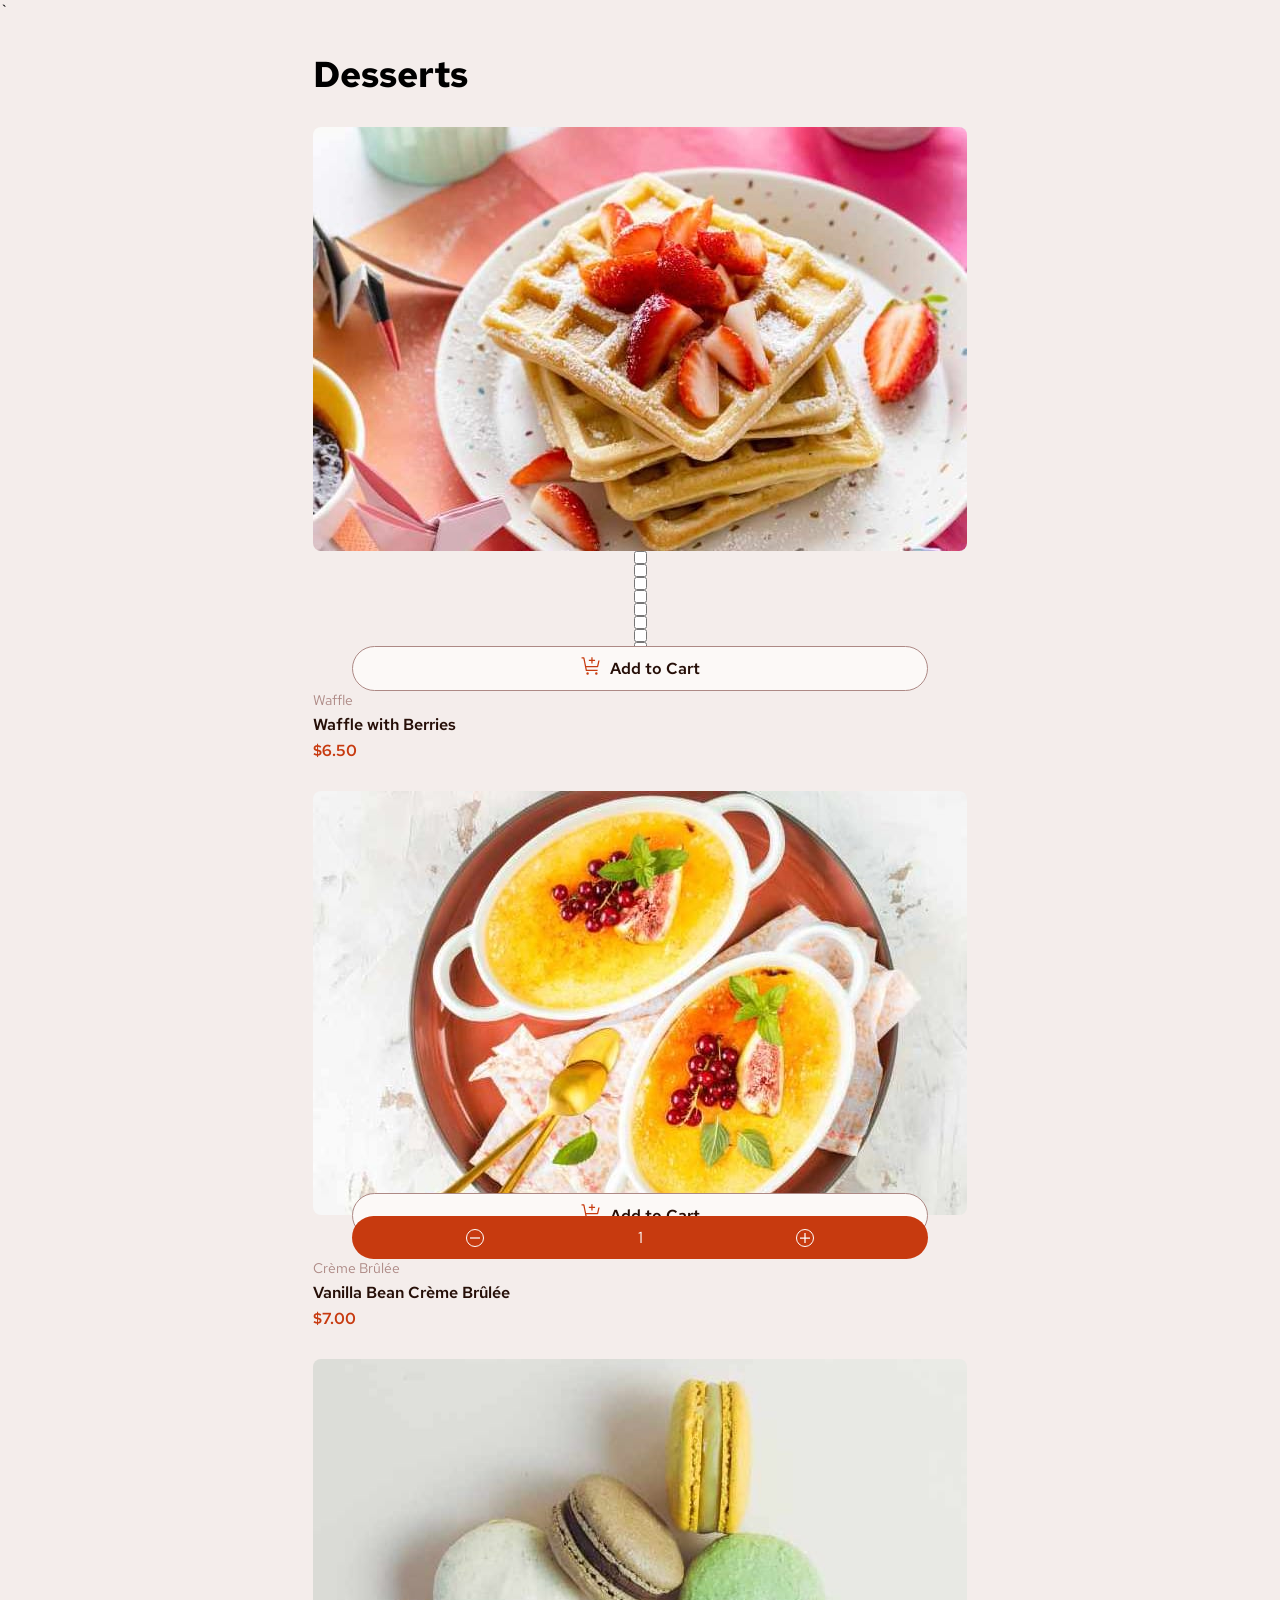
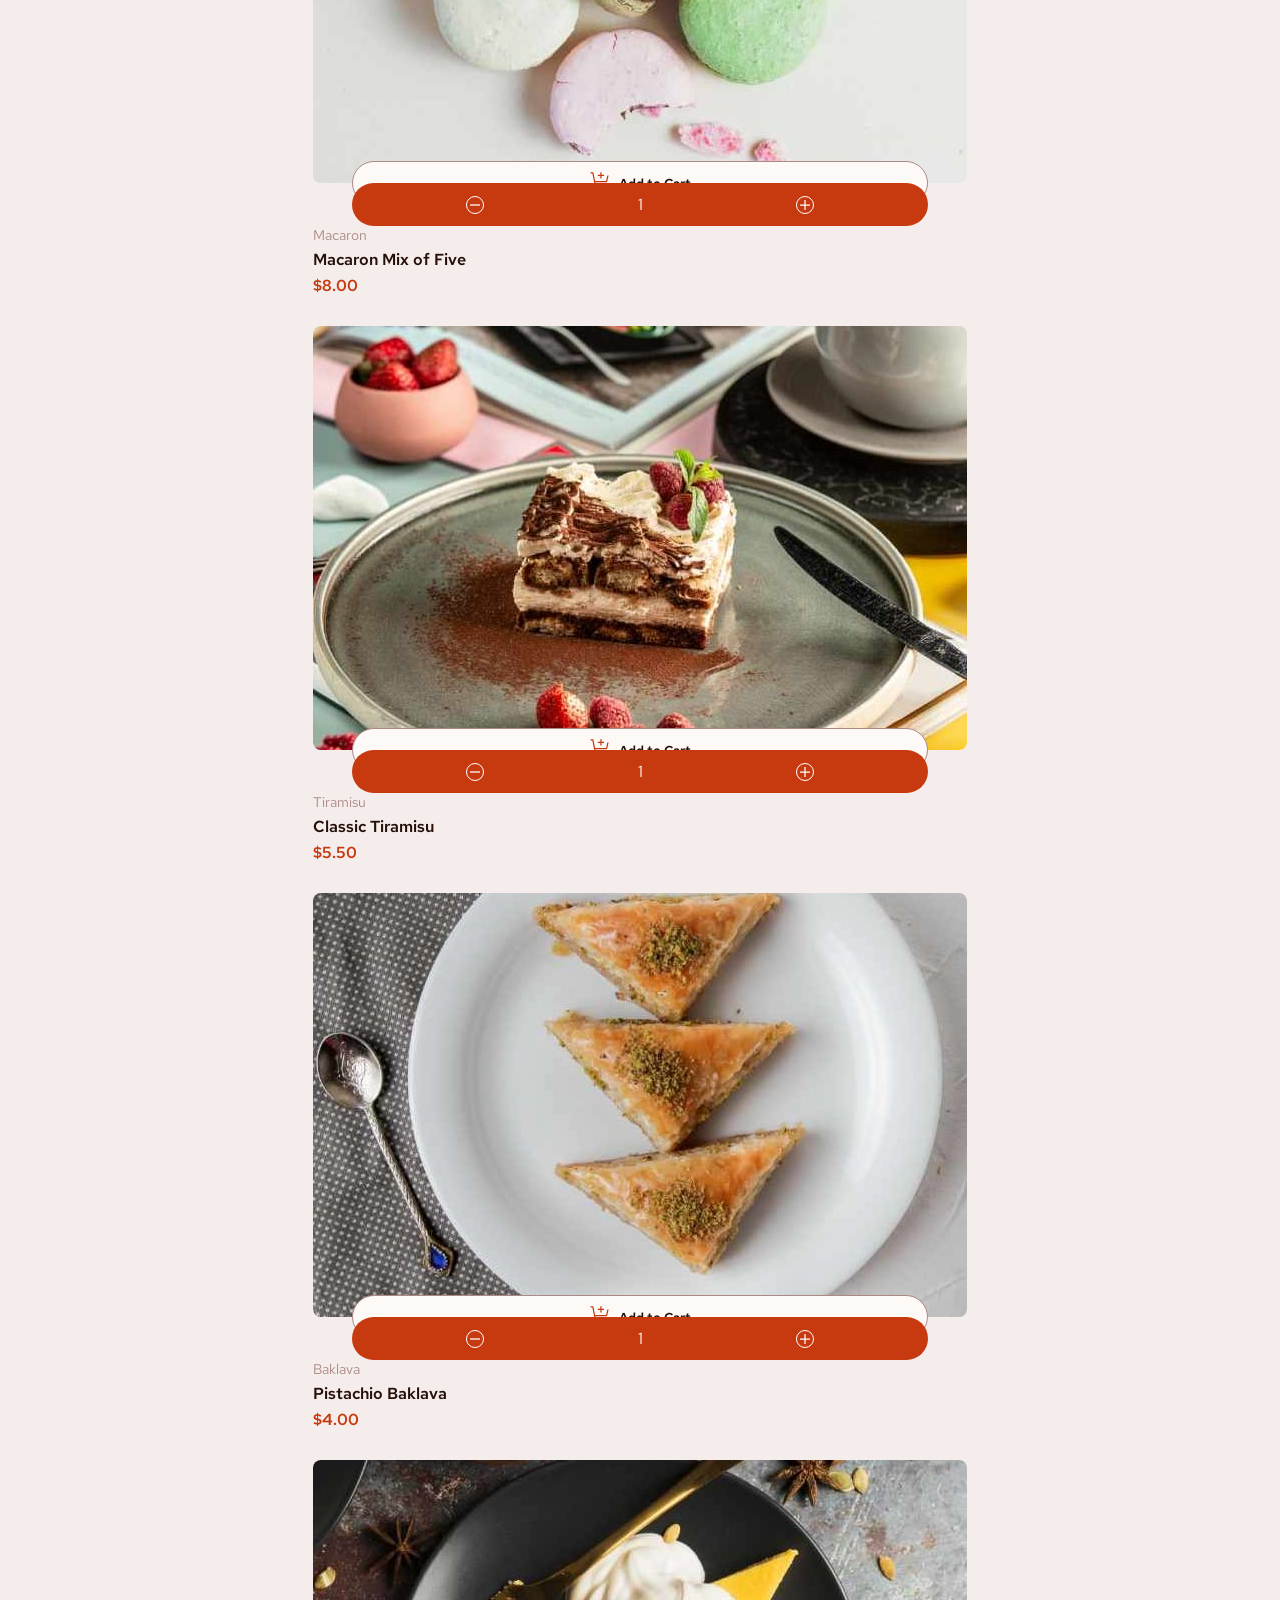
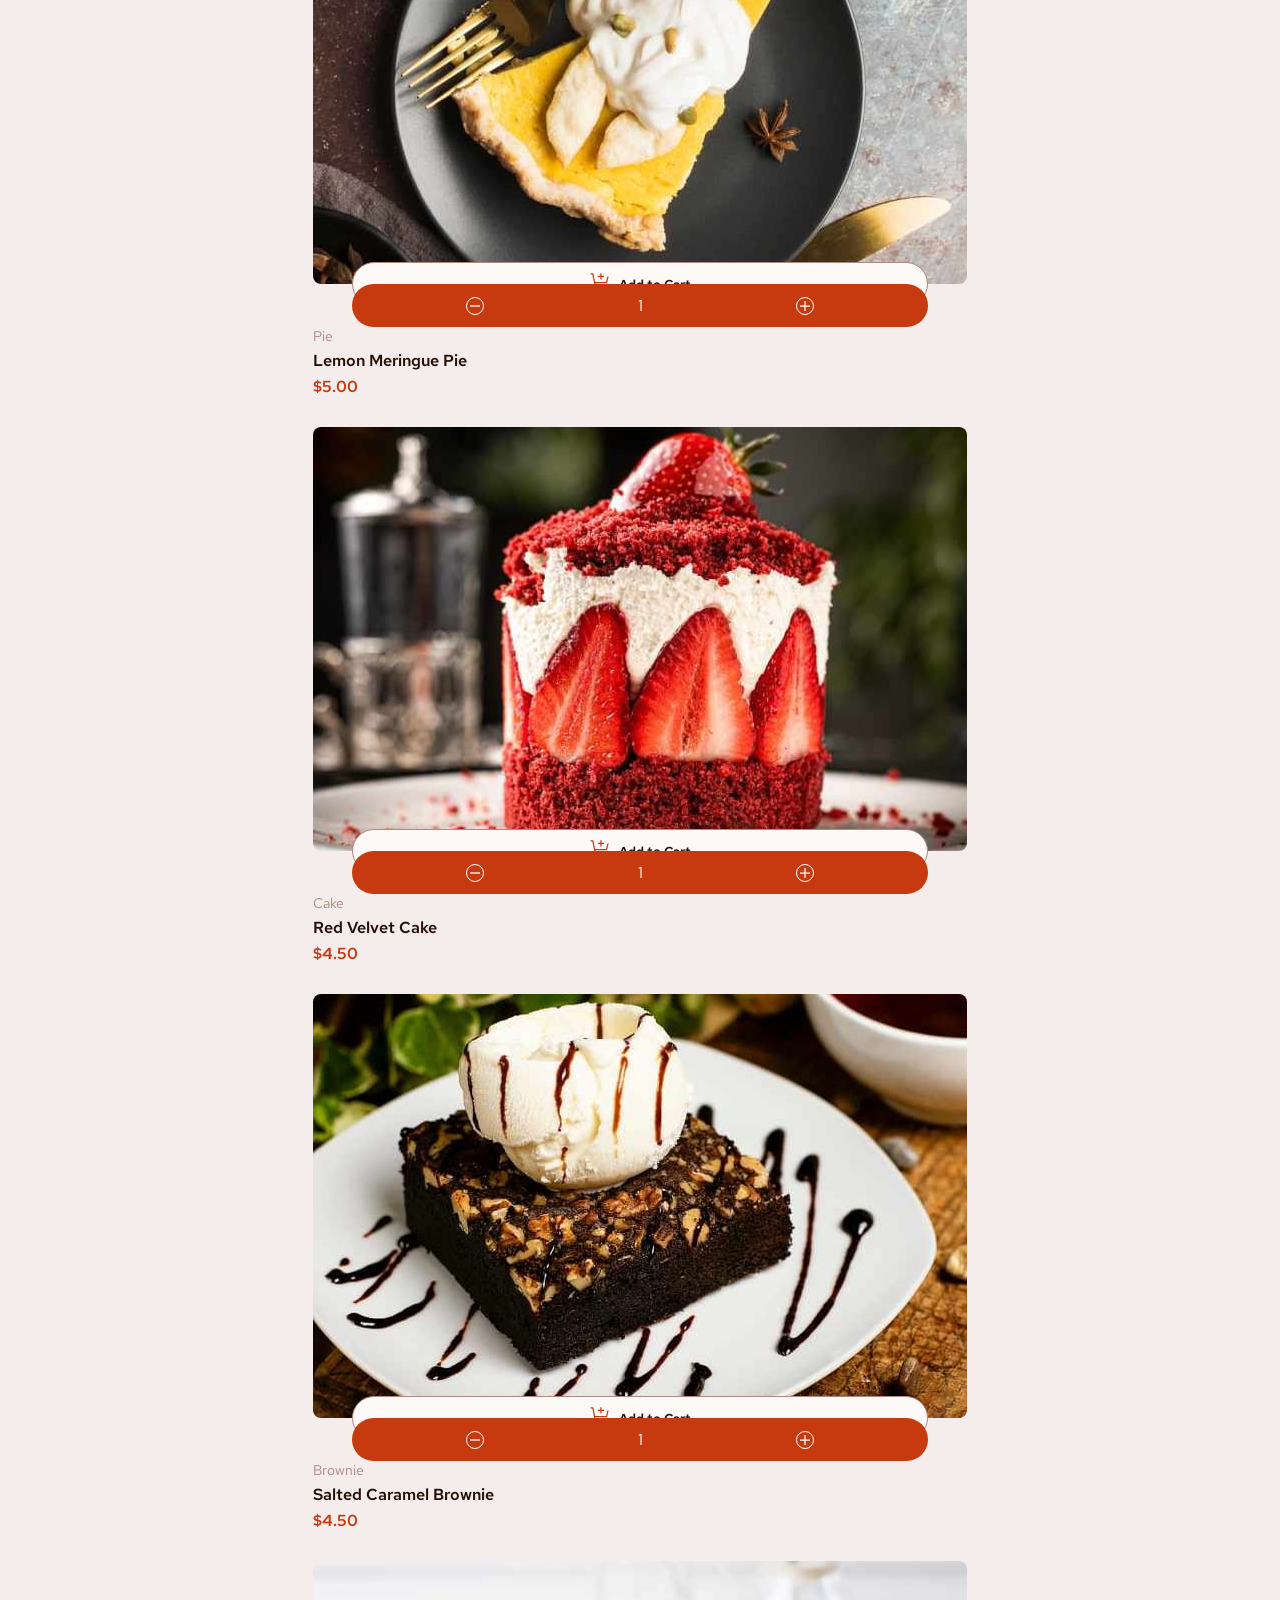
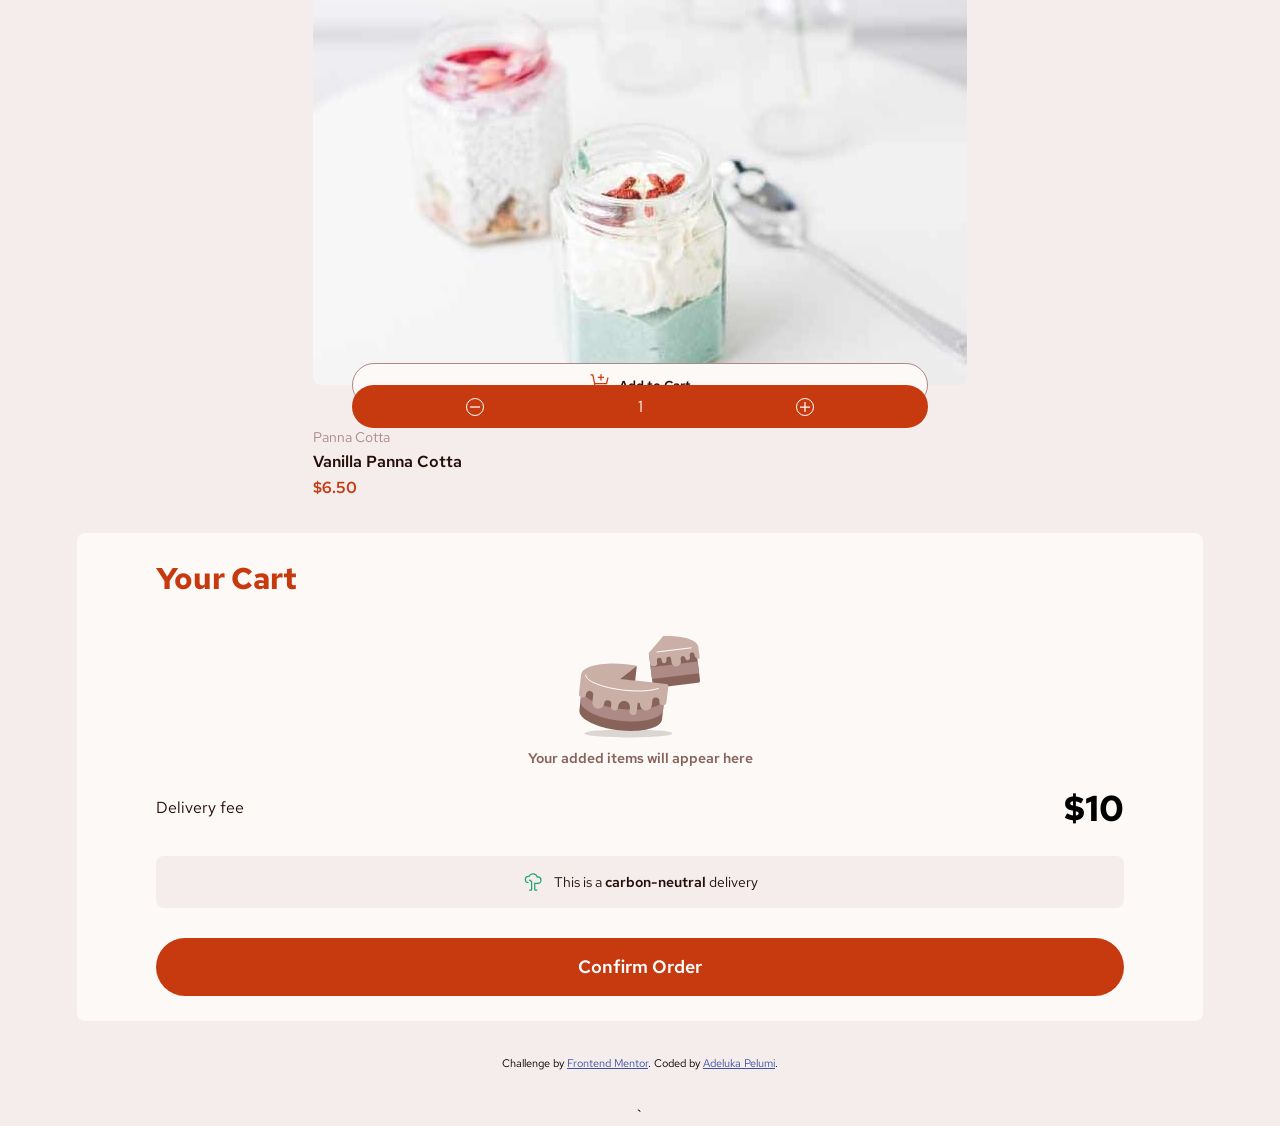
==== commit 846249c1: "Trying to make the website interactive" ====
--- a/index.html
+++ b/index.html
@@ -33,14 +33,28 @@
         <div class="product">
             <div class="imageandbutton">
                 <img src="./assets/images/image-waffle-mobile.jpg" alt="" class="product-image">
-              <label for="prod1">
-                <button class="add-to-cart-button"><span><img src="assets/images/icon-add-to-cart.svg" alt=""></span><span><p class="add-to-cart-text"> Add to Cart</p></span></button>
+
+                <input type="checkbox" id="prod1" class="hidden-checkbox">
+                <input type="checkbox" id="prod2" class="hidden-checkbox">
+                <input type="checkbox" id="prod3" class="hidden-checkbox">
+                <input type="checkbox" id="prod4" class="hidden-checkbox">
+                <input type="checkbox" id="prod5" class="hidden-checkbox">
+                <input type="checkbox" id="prod6" class="hidden-checkbox">
+                <input type="checkbox" id="prod7" class="hidden-checkbox">
+                <input type="checkbox" id="prod8" class="hidden-checkbox">
+                <input type="checkbox" id="prod9" class="hidden-checkbox">
+
+              <label for="prod1" class="add-label">
+                <div class="add-to-cart-button"><span><img src="assets/images/icon-add-to-cart.svg" alt=""></span><span><p class="add-to-cart-text"> Add to Cart</p></span></div>
               </label>  
-              <div class="add-to-cart-button-active">
-                <button class="quantity-button"><img src="./assets/images/icon-decrement-quantity.svg" alt=""></button>
-                <span class="quantity-value">1</span>
-                <button class="quantity-button"><img src="./assets/images/icon-increment-quantity.svg" alt=""></button>
-              </div>  
+              
+              <label for="prod1" class="remove-label">
+                <div class="add-to-cart-button-active">
+                  <div class="quantity-button"><img src="./assets/images/icon-decrement-quantity.svg" alt=""></div>
+                  <span class="quantity-value">Remove</span>
+                  <div class="quantity-button"><img src="./assets/images/icon-increment-quantity.svg" alt=""></div>
+                </div>  
+              </label>
             </div>
             
             <div class="product-information">
@@ -56,12 +70,12 @@
             <div class="imageandbutton">
               <img src="./assets/images/image-creme-brulee-mobile.jpg" alt="" class="product-image">
               <label for="prod2">
-                <button class="add-to-cart-button"><span><img src="assets/images/icon-add-to-cart.svg" alt=""></span><span><p class="add-to-cart-text"> Add to Cart</p></span></button>
+                <div class="add-to-cart-button"><span><img src="assets/images/icon-add-to-cart.svg" alt=""></span><span><p class="add-to-cart-text"> Add to Cart</p></span></div>
               </label>  
               <div class="add-to-cart-button-active">
-                <button class="quantity-button"><img src="./assets/images/icon-decrement-quantity.svg" alt=""></button>
-                <span class="quantity-value">1</span>
-                <button class="quantity-button"><img src="./assets/images/icon-increment-quantity.svg" alt=""></button>
+                <div class="quantity-button"><img src="./assets/images/icon-decrement-quantity.svg" alt=""></div>
+                <span class="quantity-value">1</span>
+                <div class="quantity-button"><img src="./assets/images/icon-increment-quantity.svg" alt=""></div>
               </div>
             </div>
             <div class="product-information">
@@ -161,7 +175,7 @@
         <div class="product">
             <div class="imageandbutton">
               <img src="./assets/images/image-cake-mobile.jpg" alt="" class="product-image">
-              <label for="prod7">
+              <label for="prod7" class>
                 <button class="add-to-cart-button"><span><img src="assets/images/icon-add-to-cart.svg" alt=""></span><span><p class="add-to-cart-text"> Add to Cart</p></span></button>
               </label>
               <div class="add-to-cart-button-active">
@@ -231,6 +245,16 @@
   <!-- PICKED CART PRODUCT SECTION -->
   <div class="cart-grid-container">
       <h2>Your Cart </h2>
+      <input type="checkbox" id="prod1" class="hidden-checkbox">
+      <input type="checkbox" id="prod2" class="hidden-checkbox">
+      <input type="checkbox" id="prod3" class="hidden-checkbox">
+      <input type="checkbox" id="prod4" class="hidden-checkbox">
+      <input type="checkbox" id="prod5" class="hidden-checkbox">
+      <input type="checkbox" id="prod6" class="hidden-checkbox">
+      <input type="checkbox" id="prod7" class="hidden-checkbox">
+      <input type="checkbox" id="prod8" class="hidden-checkbox">
+      <input type="checkbox" id="prod9" class="hidden-checkbox">
+
       <div class="cart-empty-items">
         <img src="./assets/images/illustration-empty-cart.svg" alt="">
         <p>Your added items will appear here</p>
@@ -246,7 +270,7 @@
       <input type="checkbox" id="prod9" class="hidden-checkbox">
 
       <div class="cart-picked-items">
-
+     
         <div class="cart-item-divider cart-item1">
           <div class="cart-item ">
             <div class="cart-item-product">
--- a/styles/styles.css
+++ b/styles/styles.css
@@ -11,6 +11,10 @@
   width: 100vw;
 }
 
+.hidden-checkbox {
+  display: flex;
+}
+
 button {
   font-family: "Red Hat Text", sans-serif;
 }
@@ -83,10 +87,11 @@
   background-color: hsl(14, 86%, 42%);
   color: white;
   gap: 12vw;
-  padding: 10px 24px;
+  padding: 11px 24px;
   border-radius: 32px;
   border: none;
   width: 45vw;
+  margin-top: -22px;
 }
 .product-cart-container .product-grid-container .product-grid .product .imageandbutton .add-to-cart-button-active .quantity-button {
   background: none;
@@ -100,6 +105,15 @@
   padding: 8px;
   width: 10px;
   height: 10px;
+}
+.product-cart-container .product-grid-container .product-grid .product .imageandbutton .add-label, .product-cart-container .product-grid-container .product-grid .product .imageandbutton .remove-label {
+  display: none !important;
+}
+.product-cart-container .product-grid-container .product-grid .product .imageandbutton #prod1:not(:checked) ~ .add-label, .product-cart-container .product-grid-container .product-grid .product .imageandbutton .cart-empty-items {
+  display: flex !important;
+}
+.product-cart-container .product-grid-container .product-grid .product .imageandbutton #prod1:checked ~ .remove-label {
+  display: flex !important;
 }
 .product-cart-container .product-grid-container .product-grid .product .product-information {
   display: flex;
@@ -154,6 +168,12 @@
   line-height: 100%;
   font-size: 14px;
 }
+.product-cart-container .cart-grid-container #prod1:checked ~ .cart-empty-items {
+  display: none !important;
+}
+.product-cart-container .cart-grid-container #prod1:checked ~ .cart-picked-items .cart-item1 {
+  display: flex !important;
+}
 .product-cart-container .cart-grid-container .hidden-checkbox {
   display: none;
 }
@@ -166,7 +186,7 @@
   justify-content: center;
 }
 .product-cart-container .cart-grid-container .cart-picked-items .cart-item-divider {
-  display: flex;
+  display: none !important;
   display: flex;
   flex-direction: column;
   align-items: center;
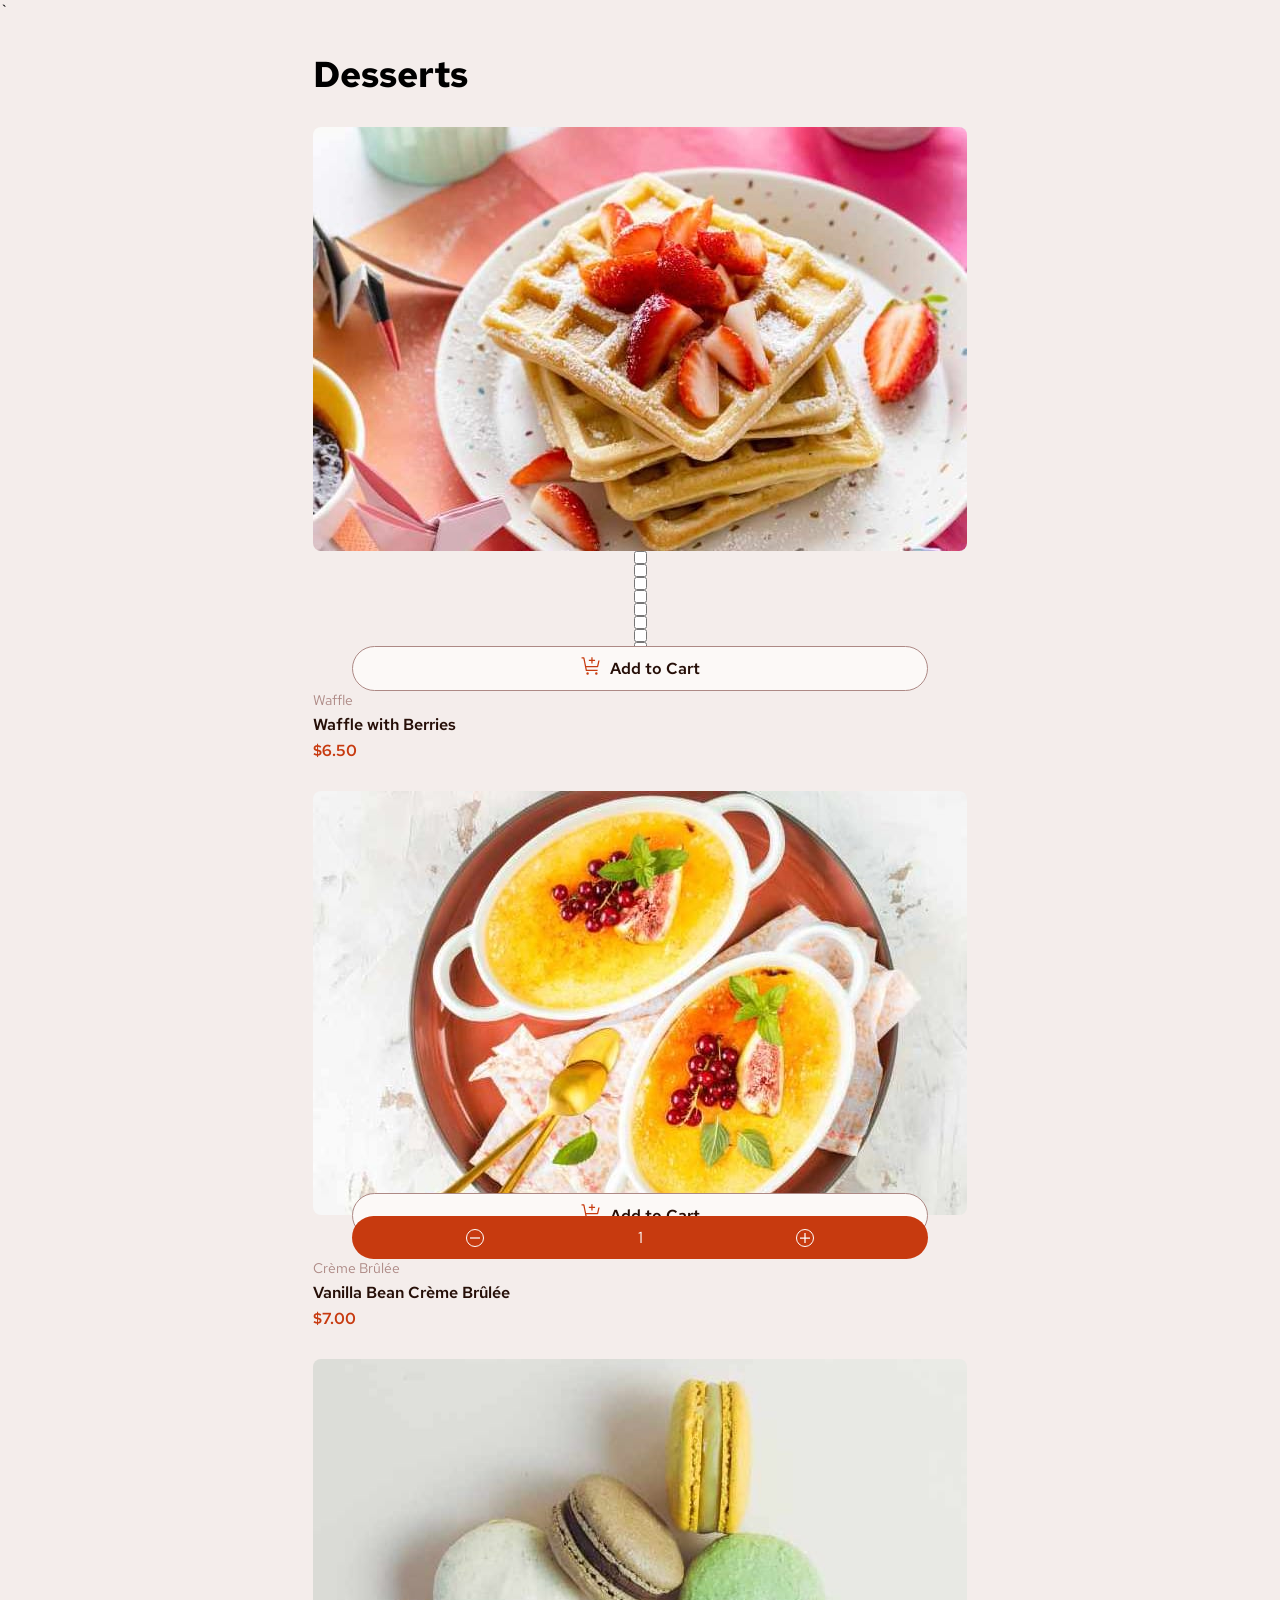
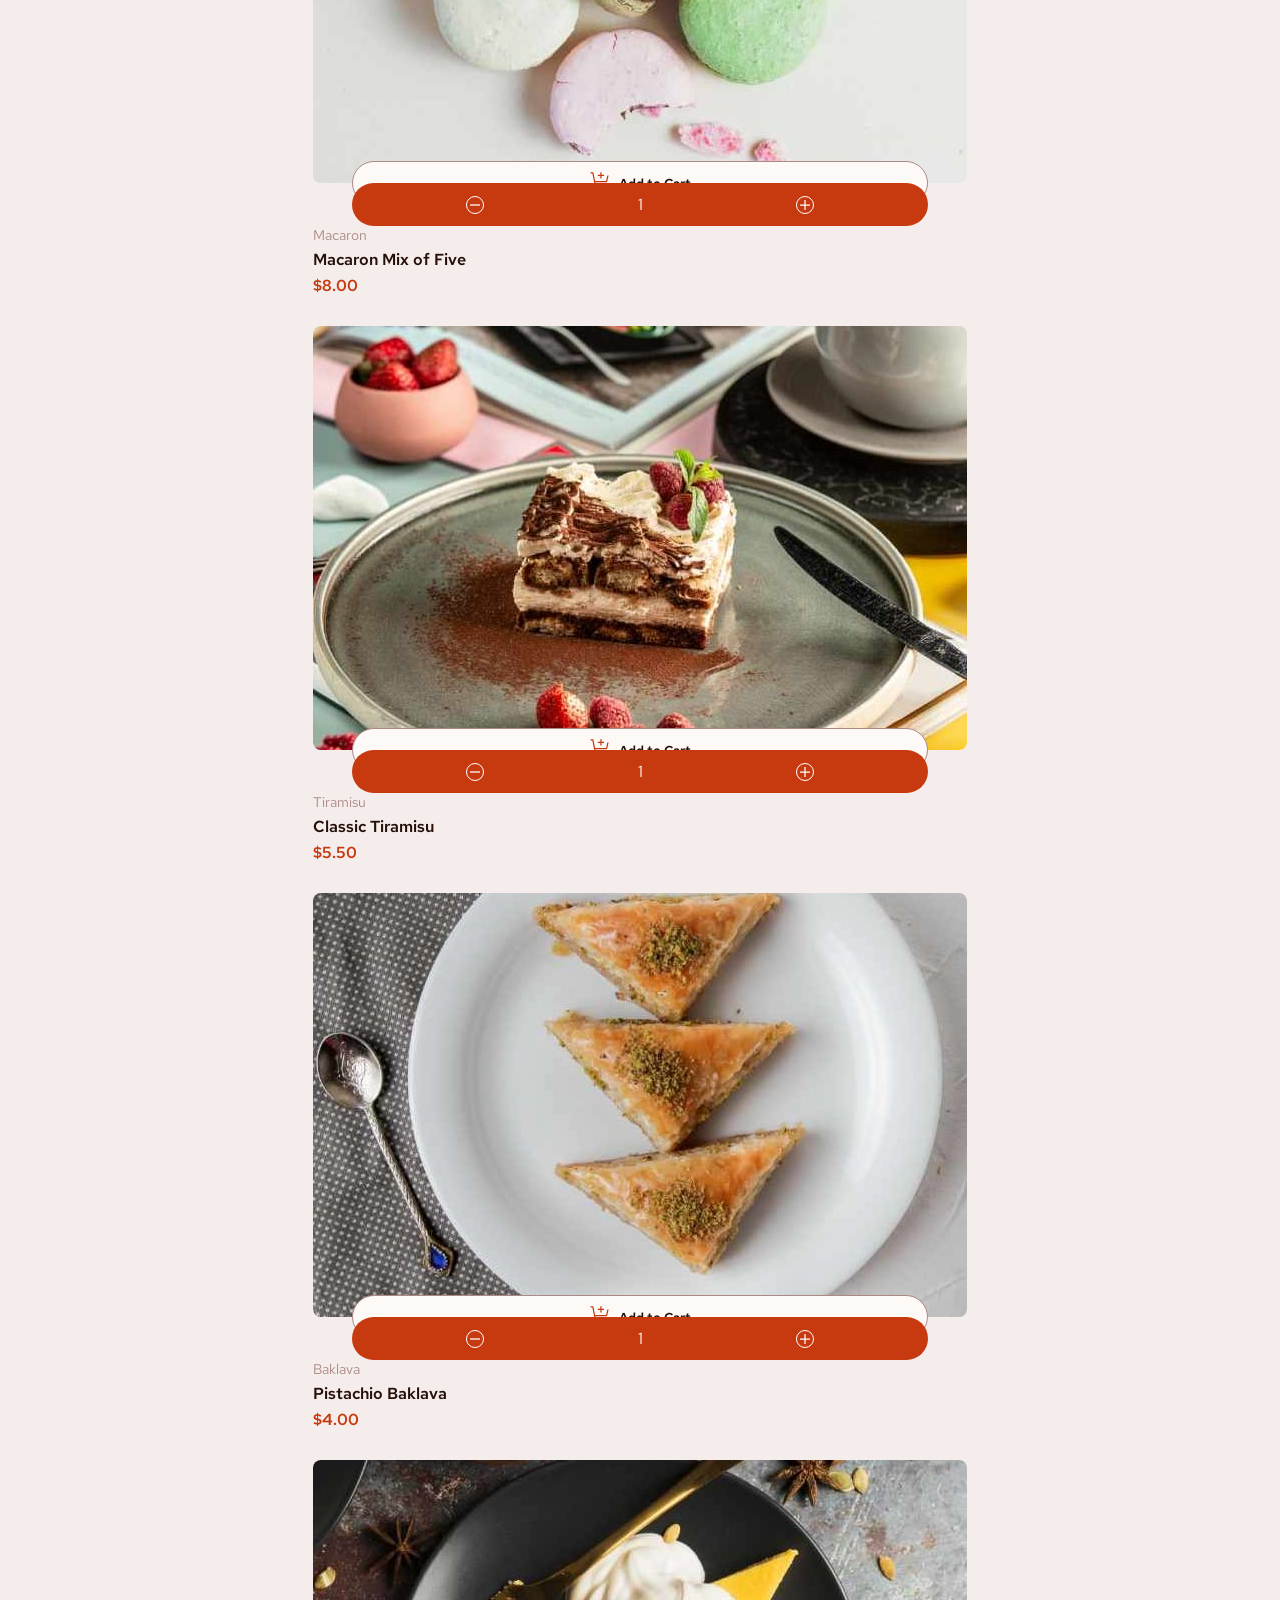
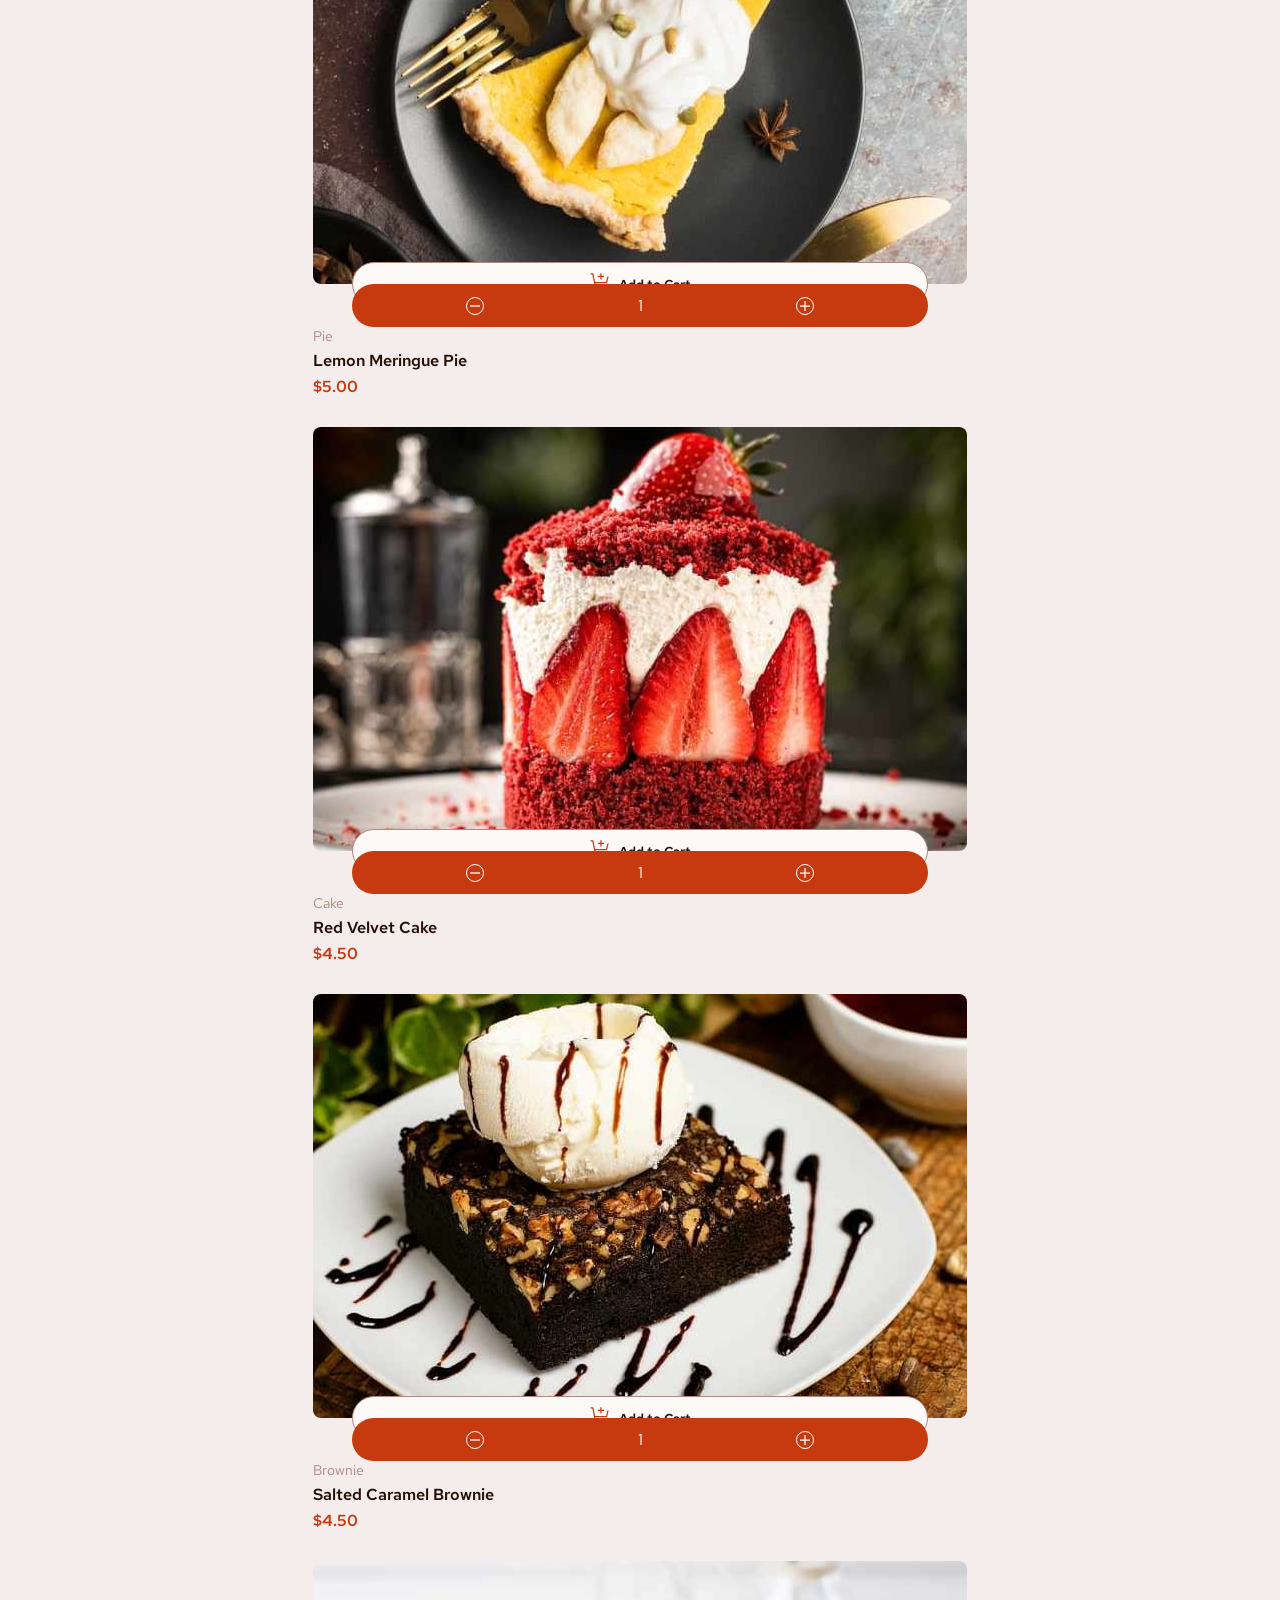
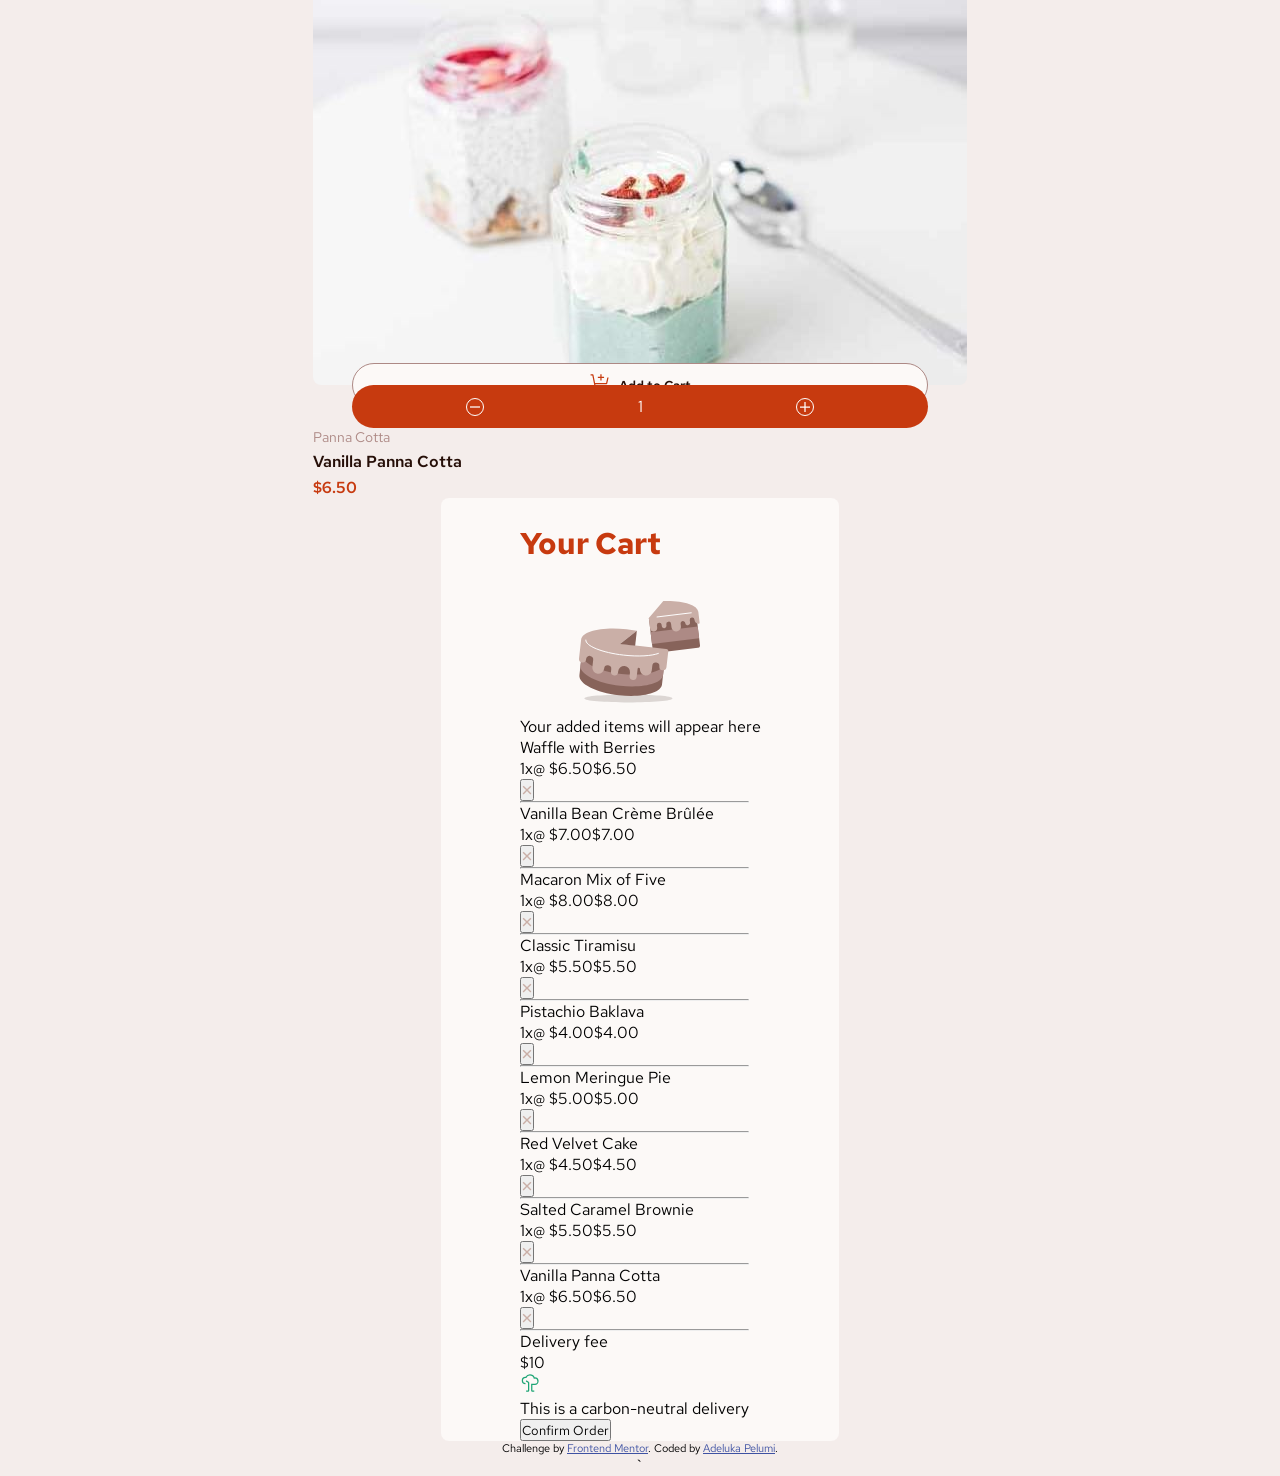
==== commit dde2aa6d: "Revert "empty cart grid section done, picked items begun" This reverts commit 4cdd3053551fe7f7b16a6a" ====
--- a/index.html
+++ b/index.html
@@ -244,20 +244,11 @@
 
   <!-- PICKED CART PRODUCT SECTION -->
   <div class="cart-grid-container">
-      <h2>Your Cart </h2>
-      <input type="checkbox" id="prod1" class="hidden-checkbox">
-      <input type="checkbox" id="prod2" class="hidden-checkbox">
-      <input type="checkbox" id="prod3" class="hidden-checkbox">
-      <input type="checkbox" id="prod4" class="hidden-checkbox">
-      <input type="checkbox" id="prod5" class="hidden-checkbox">
-      <input type="checkbox" id="prod6" class="hidden-checkbox">
-      <input type="checkbox" id="prod7" class="hidden-checkbox">
-      <input type="checkbox" id="prod8" class="hidden-checkbox">
-      <input type="checkbox" id="prod9" class="hidden-checkbox">
-
+
+      <h2>Your Cart   </h2>
       <div class="cart-empty-items">
         <img src="./assets/images/illustration-empty-cart.svg" alt="">
-        <p>Your added items will appear here</p>
+        Your added items will appear here
       </div>
       <input type="checkbox" id="prod1" class="hidden-checkbox">
       <input type="checkbox" id="prod2" class="hidden-checkbox">
--- a/styles/styles.css
+++ b/styles/styles.css
@@ -26,7 +26,6 @@
   flex-direction: column;
   align-items: center;
   justify-content: center;
-  gap: 35px;
 }
 .product-cart-container .product-grid-container h1 {
   margin: 35px 0;
@@ -138,7 +137,6 @@
   font-size: 16px;
 }
 .product-cart-container .cart-grid-container {
-  width: 100%;
   display: flex;
   display: flex;
   flex-direction: column;
@@ -168,152 +166,6 @@
   line-height: 100%;
   font-size: 14px;
 }
-.product-cart-container .cart-grid-container #prod1:checked ~ .cart-empty-items {
-  display: none !important;
-}
-.product-cart-container .cart-grid-container #prod1:checked ~ .cart-picked-items .cart-item1 {
-  display: flex !important;
-}
-.product-cart-container .cart-grid-container .hidden-checkbox {
+.product-cart-container .cart-grid-container input {
   display: none;
-}
-.product-cart-container .cart-grid-container .cart-picked-items {
-  width: 100%;
-  display: flex;
-  display: flex;
-  flex-direction: column;
-  align-items: start;
-  justify-content: center;
-}
-.product-cart-container .cart-grid-container .cart-picked-items .cart-item-divider {
-  display: none !important;
-  display: flex;
-  flex-direction: column;
-  align-items: center;
-  justify-content: center;
-  gap: 22px;
-  width: 100%;
-}
-.product-cart-container .cart-grid-container .cart-picked-items .cart-item-divider .cart-item {
-  width: 100%;
-  display: flex;
-  display: flex;
-  flex-direction: row;
-  align-items: center;
-  justify-content: space-between;
-}
-.product-cart-container .cart-grid-container .cart-picked-items .cart-item-divider .cart-item .cart-item-product {
-  display: flex;
-  display: flex;
-  flex-direction: column;
-  align-items: start;
-  justify-content: center;
-  gap: 5px;
-}
-.product-cart-container .cart-grid-container .cart-picked-items .cart-item-divider .cart-item .cart-item-product p {
-  font-size: 14px;
-  color: hsl(14, 65%, 9%);
-  font-weight: 600;
-}
-.product-cart-container .cart-grid-container .cart-picked-items .cart-item-divider .cart-item .cart-item-product span:nth-child(1) {
-  color: hsl(14, 86%, 42%);
-  margin-right: 12px;
-}
-.product-cart-container .cart-grid-container .cart-picked-items .cart-item-divider .cart-item .cart-item-product span:nth-child(2) {
-  color: hsl(7, 20%, 60%);
-  font-weight: 400;
-  margin-right: 8px;
-}
-.product-cart-container .cart-grid-container .cart-picked-items .cart-item-divider .cart-item .cart-item-product span:nth-child(3) {
-  color: hsl(7, 20%, 60%);
-  font-weight: 600;
-  margin: 0;
-}
-.product-cart-container .cart-grid-container .cart-picked-items .cart-item-divider .cart-item button {
-  display: flex;
-  display: flex;
-  flex-direction: row;
-  align-items: center;
-  justify-content: end;
-  border: 1px solid hsl(7, 20%, 60%);
-  background: none;
-  border-radius: 50%;
-  padding: 3px;
-  width: auto;
-  height: auto;
-}
-.product-cart-container .cart-grid-container .cart-picked-items .cart-item-divider hr {
-  color: hsl(13, 31%, 94%);
-  height: 1px;
-  opacity: 0.5;
-  width: 100%;
-  margin-bottom: 22px;
-}
-.product-cart-container .cart-grid-container .cart-picked-items .order-summary {
-  margin: 25px 0;
-  display: flex;
-  display: flex;
-  flex-direction: column;
-  align-items: start;
-  justify-content: center;
-  width: 100%;
-  gap: 30px;
-}
-.product-cart-container .cart-grid-container .cart-picked-items .order-summary .delivery-cost {
-  width: 100%;
-  display: flex;
-  display: flex;
-  flex-direction: row;
-  align-items: center;
-  justify-content: space-between;
-}
-.product-cart-container .cart-grid-container .cart-picked-items .order-summary .delivery-cost p:nth-child(1) {
-  display: flex;
-  display: flex;
-  flex-direction: row;
-  align-items: center;
-  justify-content: start;
-  color: hsl(14, 65%, 9%);
-  font-weight: 400;
-  line-height: 100%;
-}
-.product-cart-container .cart-grid-container .cart-picked-items .order-summary .delivery-cost p:nth-child(2) {
-  display: flex;
-  display: flex;
-  flex-direction: row;
-  align-items: center;
-  justify-content: end;
-  font-size: 36px;
-  font-weight: 700;
-  line-height: 100%;
-}
-.product-cart-container .cart-grid-container .cart-picked-items .order-summary .carbon-order-container {
-  width: 100%;
-  display: flex;
-  gap: 10px;
-  display: flex;
-  flex-direction: row;
-  align-items: center;
-  justify-content: center;
-  padding: 16px 24px;
-  background-color: hsl(13, 31%, 94%);
-  border-radius: 8px;
-}
-.product-cart-container .cart-grid-container .cart-picked-items .order-summary .carbon-order-container p {
-  font-size: 14px;
-  color: hsl(14, 65%, 9%);
-}
-.product-cart-container .cart-grid-container .cart-picked-items .order-summary .carbon-order-container p span {
-  font-weight: 600;
-}
-.product-cart-container .cart-grid-container .cart-picked-items .order-summary .Confirm-button {
-  width: 100%;
-  padding: 20px 32px;
-  border-radius: 32px;
-  border: none;
-  color: white;
-  background-color: hsl(14, 86%, 42%);
-  font-weight: 600;
-  font-size: 18px;
-  line-height: 100%;
 }/*# sourceMappingURL=styles.css.map */
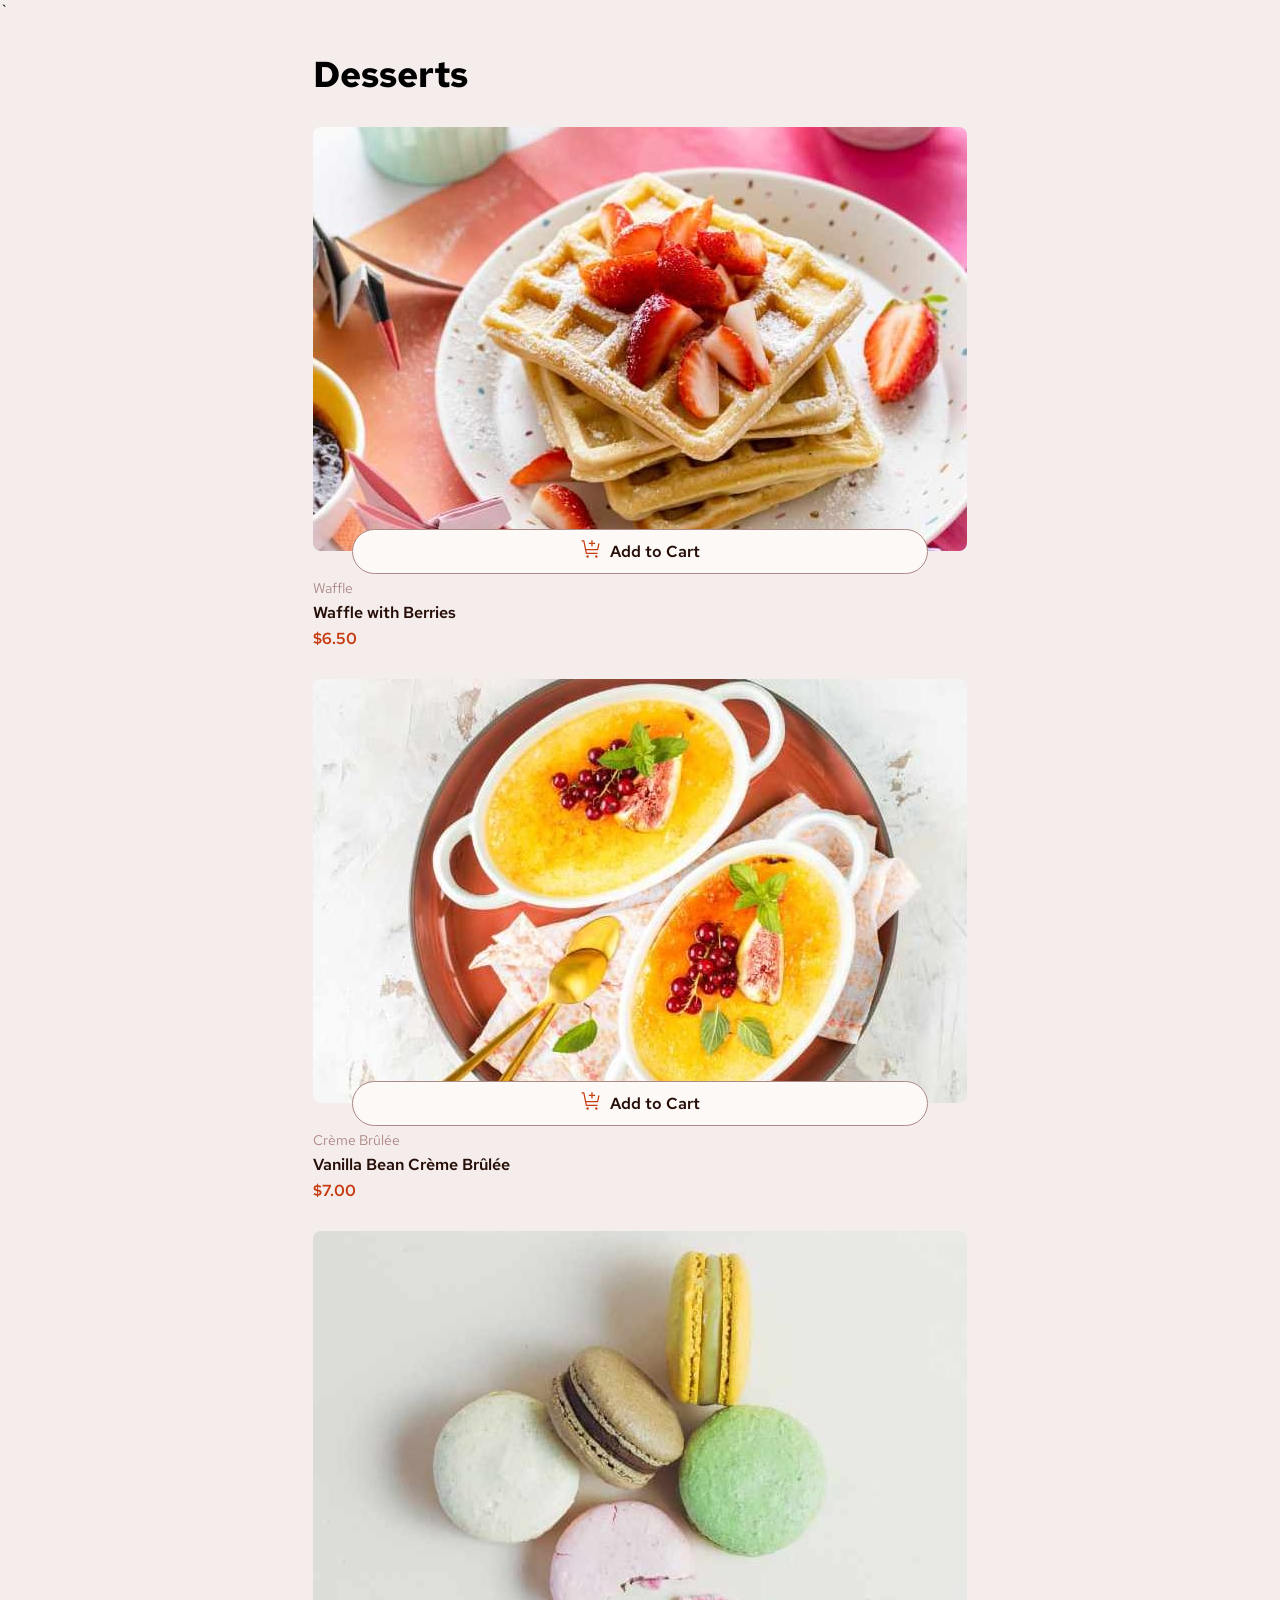
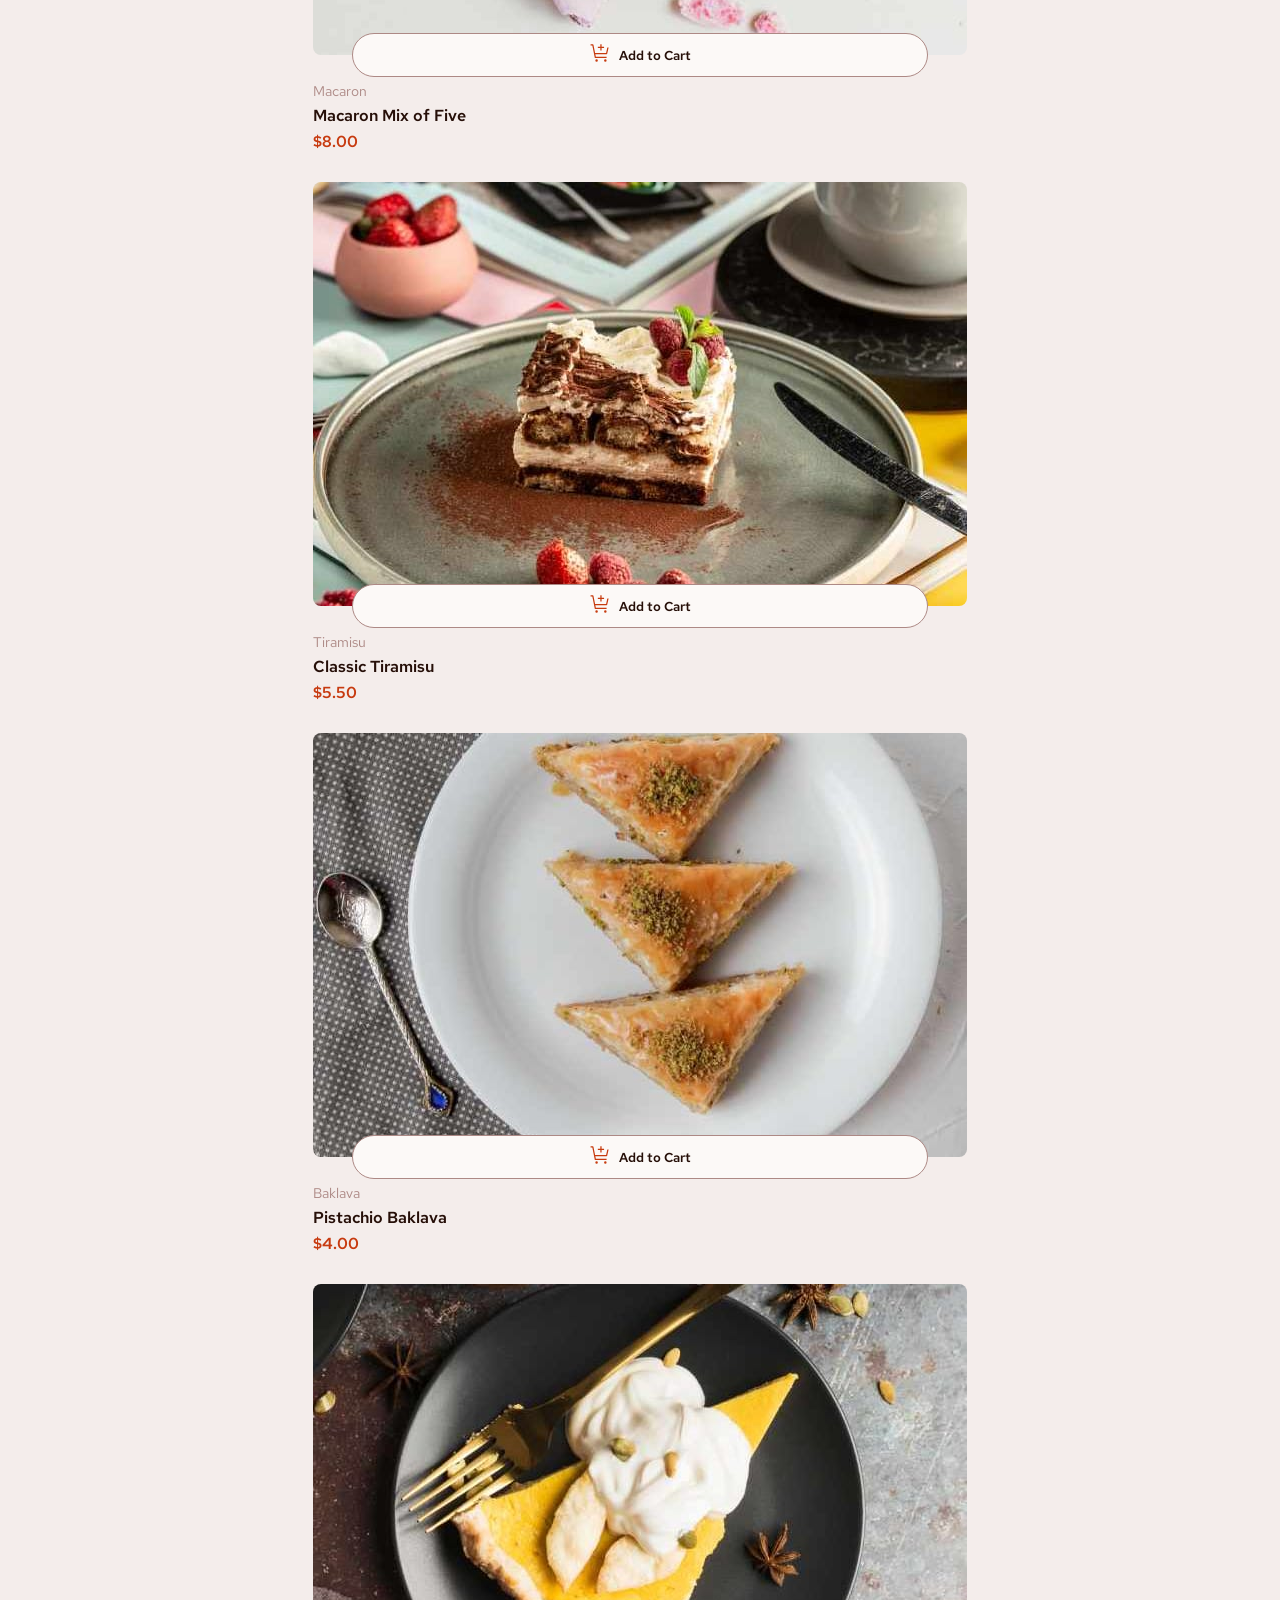
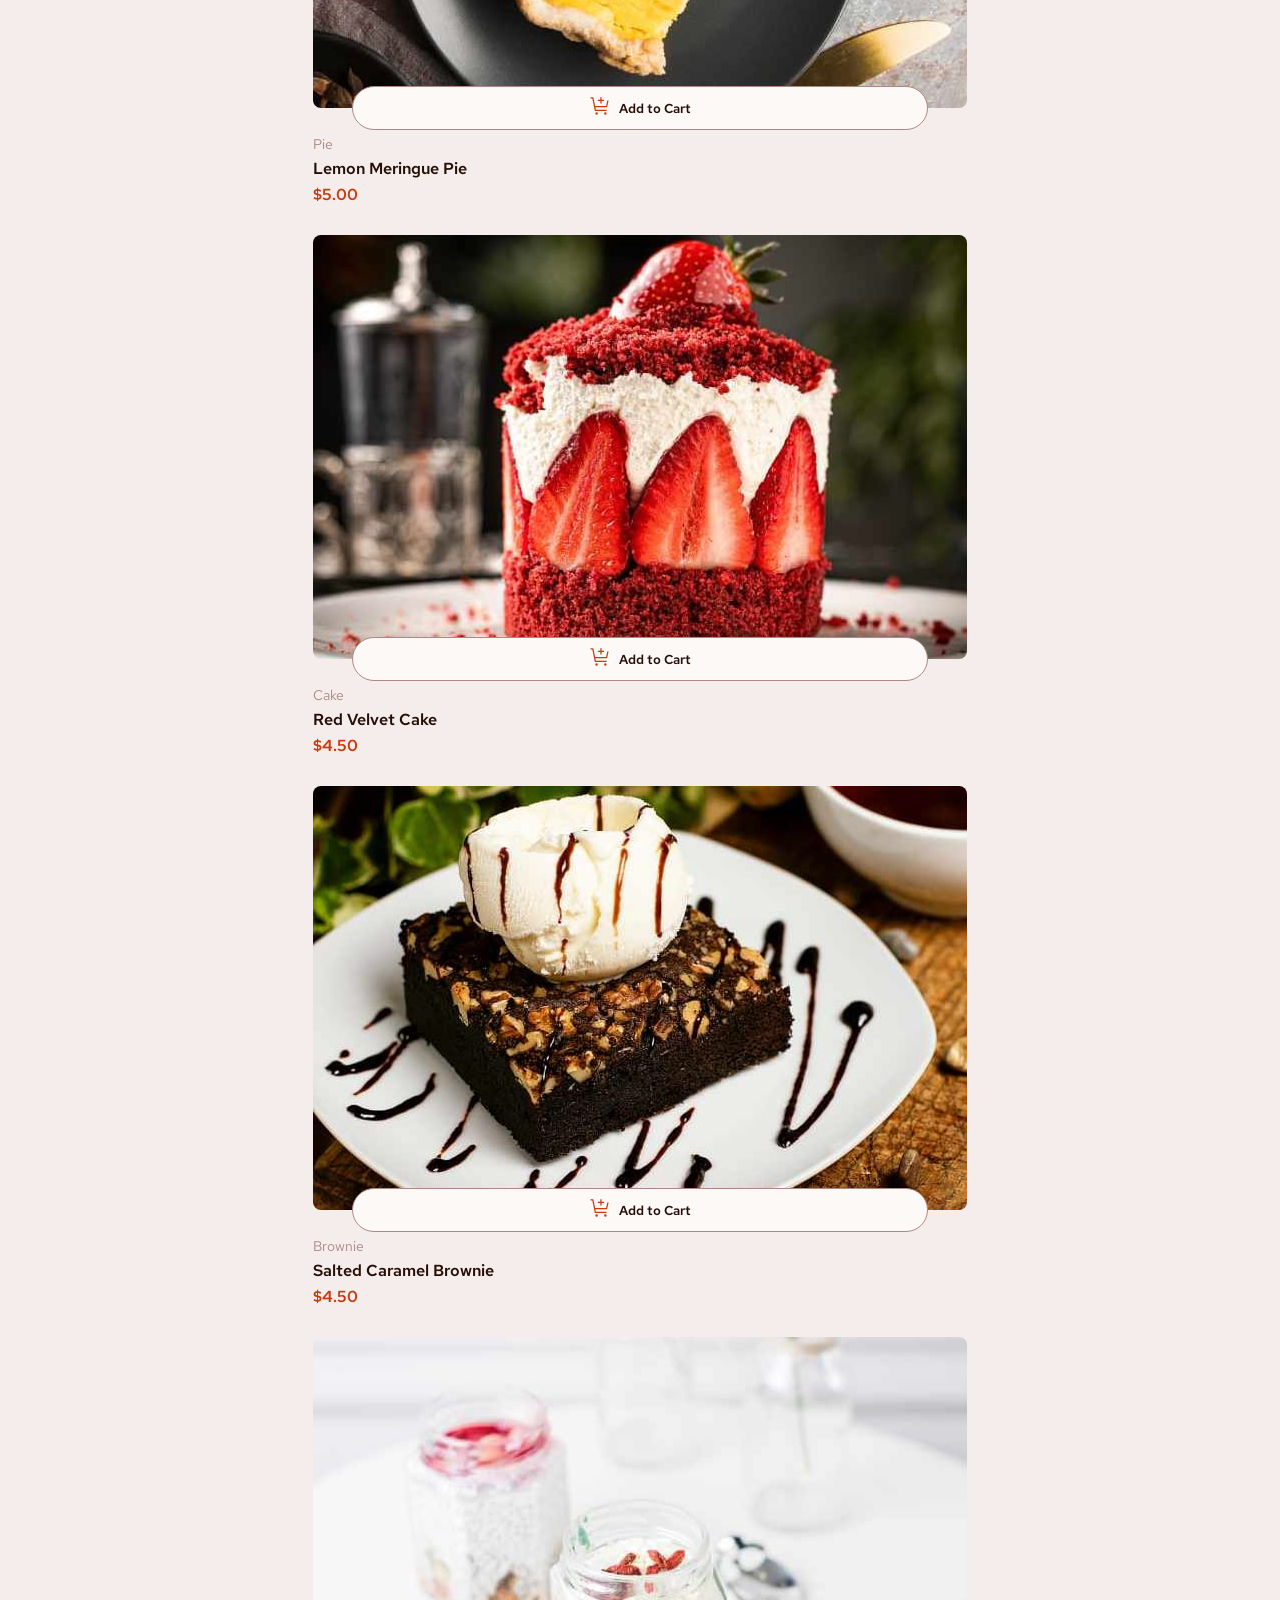
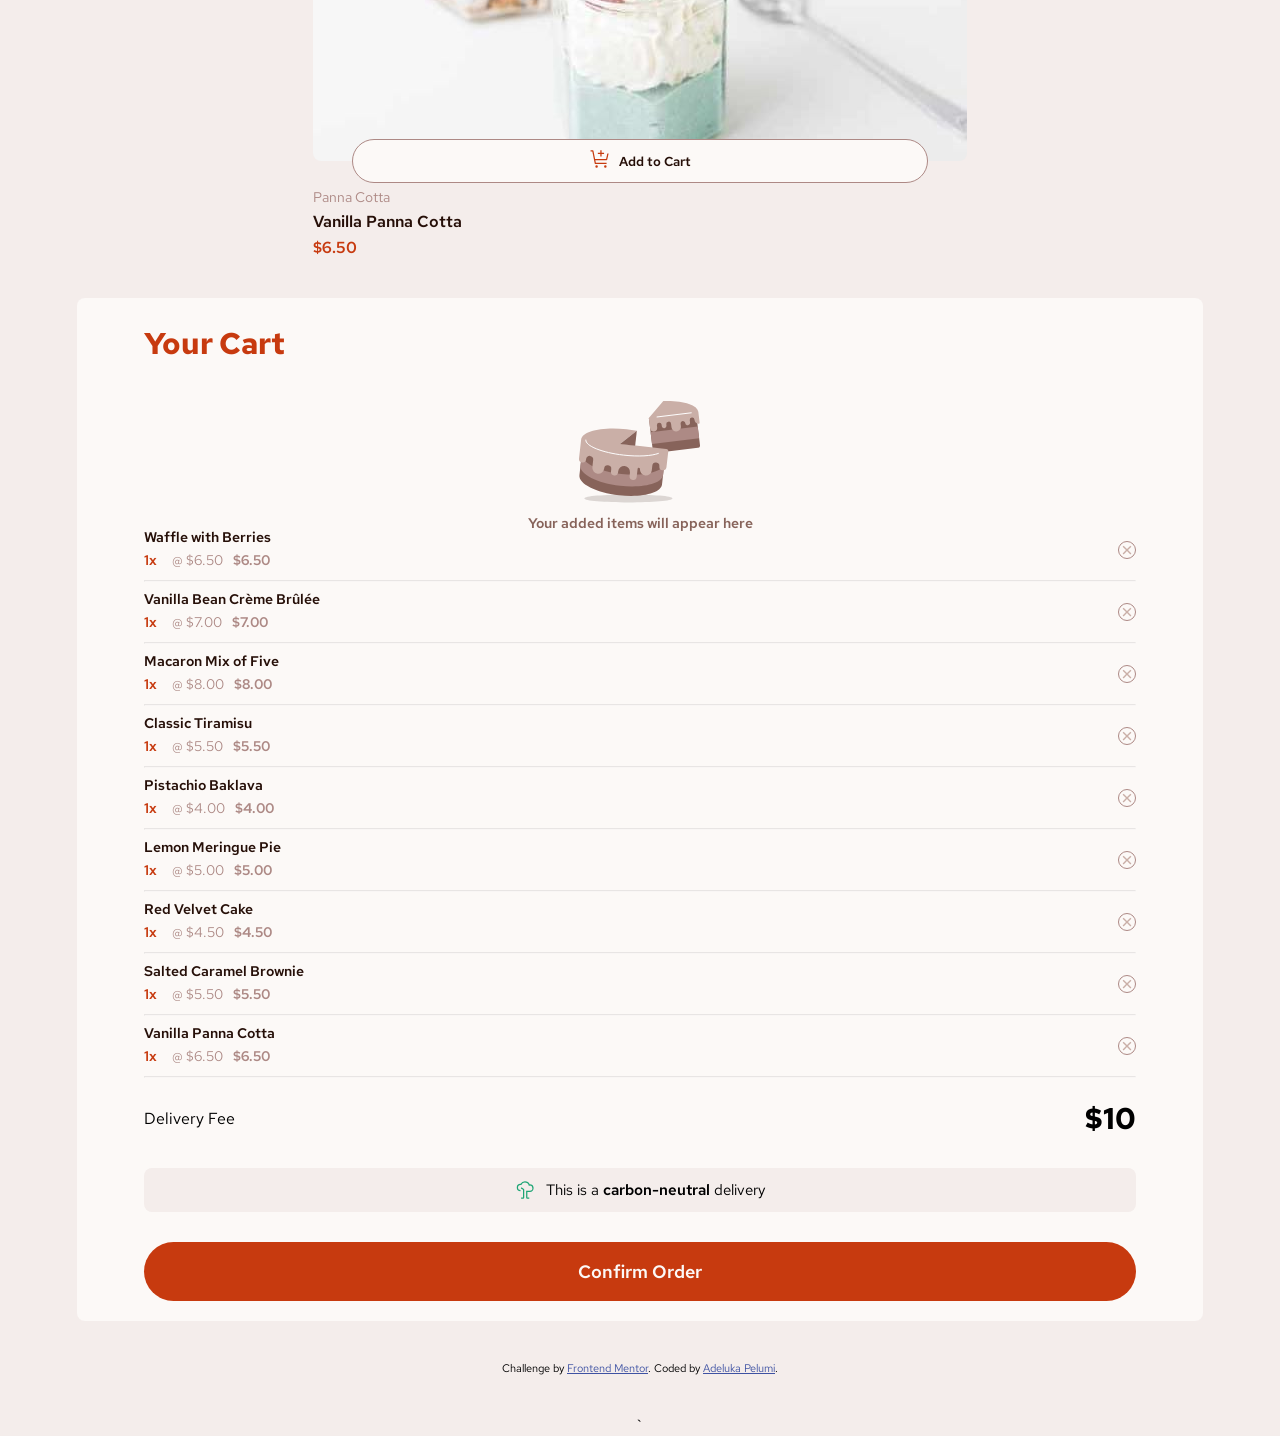
==== commit 375242a2: "freshly done complete mobile design without add to cart functionality" ====
--- a/index.html
+++ b/index.html
@@ -34,21 +34,10 @@
             <div class="imageandbutton">
                 <img src="./assets/images/image-waffle-mobile.jpg" alt="" class="product-image">
 
-                <input type="checkbox" id="prod1" class="hidden-checkbox">
-                <input type="checkbox" id="prod2" class="hidden-checkbox">
-                <input type="checkbox" id="prod3" class="hidden-checkbox">
-                <input type="checkbox" id="prod4" class="hidden-checkbox">
-                <input type="checkbox" id="prod5" class="hidden-checkbox">
-                <input type="checkbox" id="prod6" class="hidden-checkbox">
-                <input type="checkbox" id="prod7" class="hidden-checkbox">
-                <input type="checkbox" id="prod8" class="hidden-checkbox">
-                <input type="checkbox" id="prod9" class="hidden-checkbox">
-
-              <label for="prod1" class="add-label">
-                <div class="add-to-cart-button"><span><img src="assets/images/icon-add-to-cart.svg" alt=""></span><span><p class="add-to-cart-text"> Add to Cart</p></span></div>
-              </label>  
               
-              <label for="prod1" class="remove-label">
+                <label for="prod1">
+                  <div class="add-to-cart-button"><span><img src="assets/images/icon-add-to-cart.svg" alt=""></span><span><p class="add-to-cart-text"> Add to Cart</p></span></div>
+                </label>
                 <div class="add-to-cart-button-active">
                   <div class="quantity-button"><img src="./assets/images/icon-decrement-quantity.svg" alt=""></div>
                   <span class="quantity-value">Remove</span>
@@ -248,7 +237,7 @@
       <h2>Your Cart   </h2>
       <div class="cart-empty-items">
         <img src="./assets/images/illustration-empty-cart.svg" alt="">
-        Your added items will appear here
+        <p>Your added items will appear here</p>
       </div>
       <input type="checkbox" id="prod1" class="hidden-checkbox">
       <input type="checkbox" id="prod2" class="hidden-checkbox">
@@ -365,7 +354,7 @@
 
       <div class="order-summary">
         <div class="delivery-cost">
-          <p>Delivery fee</p>
+          <p>Delivery Fee</p>
           <p>$10</p>
         </div>
         
--- a/styles/styles.css
+++ b/styles/styles.css
@@ -11,10 +11,6 @@
   width: 100vw;
 }
 
-.hidden-checkbox {
-  display: flex;
-}
-
 button {
   font-family: "Red Hat Text", sans-serif;
 }
@@ -26,6 +22,7 @@
   flex-direction: column;
   align-items: center;
   justify-content: center;
+  gap: 40px;
 }
 .product-cart-container .product-grid-container h1 {
   margin: 35px 0;
@@ -75,10 +72,11 @@
   border: 1px solid hsl(7, 20%, 60%);
   background-color: hsl(20, 50%, 98%);
   margin-top: -22px;
+  margin-bottom: 5px;
   width: 45vw;
 }
 .product-cart-container .product-grid-container .product-grid .product .imageandbutton .add-to-cart-button-active {
-  display: flex;
+  display: none !important;
   display: flex;
   flex-direction: row;
   align-items: center;
@@ -90,7 +88,6 @@
   border-radius: 32px;
   border: none;
   width: 45vw;
-  margin-top: -22px;
 }
 .product-cart-container .product-grid-container .product-grid .product .imageandbutton .add-to-cart-button-active .quantity-button {
   background: none;
@@ -105,15 +102,6 @@
   width: 10px;
   height: 10px;
 }
-.product-cart-container .product-grid-container .product-grid .product .imageandbutton .add-label, .product-cart-container .product-grid-container .product-grid .product .imageandbutton .remove-label {
-  display: none !important;
-}
-.product-cart-container .product-grid-container .product-grid .product .imageandbutton #prod1:not(:checked) ~ .add-label, .product-cart-container .product-grid-container .product-grid .product .imageandbutton .cart-empty-items {
-  display: flex !important;
-}
-.product-cart-container .product-grid-container .product-grid .product .imageandbutton #prod1:checked ~ .remove-label {
-  display: flex !important;
-}
 .product-cart-container .product-grid-container .product-grid .product .product-information {
   display: flex;
   display: flex;
@@ -137,6 +125,7 @@
   font-size: 16px;
 }
 .product-cart-container .cart-grid-container {
+  width: 100%;
   display: flex;
   display: flex;
   flex-direction: column;
@@ -144,7 +133,7 @@
   justify-content: center;
   background-color: hsl(20, 50%, 98%);
   border-radius: 8px;
-  padding: 0 7%;
+  padding: 0 6%;
 }
 .product-cart-container .cart-grid-container h2 {
   color: hsl(14, 86%, 42%);
@@ -168,4 +157,134 @@
 }
 .product-cart-container .cart-grid-container input {
   display: none;
+}
+.product-cart-container .cart-grid-container .cart-picked-items {
+  width: 100%;
+}
+.product-cart-container .cart-grid-container .cart-picked-items .cart-item-divider {
+  width: 100%;
+}
+.product-cart-container .cart-grid-container .cart-picked-items .cart-item-divider .cart-item {
+  display: flex;
+  display: flex;
+  flex-direction: row;
+  align-items: center;
+  justify-content: space-between;
+}
+.product-cart-container .cart-grid-container .cart-picked-items .cart-item-divider .cart-item .cart-item-product {
+  display: flex;
+  display: flex;
+  flex-direction: column;
+  align-items: start;
+  justify-content: center;
+  gap: 5px;
+}
+.product-cart-container .cart-grid-container .cart-picked-items .cart-item-divider .cart-item .cart-item-product .cart-item-product-name {
+  font-size: 14px;
+  color: hsl(14, 65%, 9%);
+  font-weight: 600;
+  line-height: 100%;
+}
+.product-cart-container .cart-grid-container .cart-picked-items .cart-item-divider .cart-item .cart-item-product span:nth-child(1) {
+  color: hsl(14, 86%, 42%);
+  font-size: 14px;
+  font-weight: 600;
+  line-height: 100%;
+  margin-right: 15px;
+}
+.product-cart-container .cart-grid-container .cart-picked-items .cart-item-divider .cart-item .cart-item-product span:nth-child(2) {
+  color: hsl(7, 20%, 60%);
+  font-weight: 400;
+  font-size: 14px;
+  line-height: 100%;
+  margin-right: 10px;
+}
+.product-cart-container .cart-grid-container .cart-picked-items .cart-item-divider .cart-item .cart-item-product span:nth-child(3) {
+  color: hsl(7, 20%, 60%);
+  font-weight: 600;
+  font-size: 14px;
+  line-height: 100%;
+  margin-right: 10px;
+}
+.product-cart-container .cart-grid-container .cart-picked-items .cart-item-divider .cart-item button {
+  display: flex;
+  display: flex;
+  flex-direction: column;
+  align-items: center;
+  justify-content: center;
+  background: none;
+  border: 1px solid hsl(7, 20%, 60%);
+  border-radius: 50%;
+  padding: 8px;
+  width: 10px;
+  height: 10px;
+}
+.product-cart-container .cart-grid-container .cart-picked-items .cart-item-divider hr {
+  opacity: 0.2;
+  margin: 10px 0;
+}
+.product-cart-container .cart-grid-container .cart-picked-items .order-summary {
+  margin-top: 20px;
+  width: 100%;
+  display: flex;
+  display: flex;
+  flex-direction: column;
+  align-items: center;
+  justify-content: center;
+  gap: 30px;
+}
+.product-cart-container .cart-grid-container .cart-picked-items .order-summary .delivery-cost {
+  width: 100%;
+  display: flex;
+  display: flex;
+  flex-direction: row;
+  align-items: center;
+  justify-content: space-between;
+}
+.product-cart-container .cart-grid-container .cart-picked-items .order-summary .delivery-cost p:nth-child(1) {
+  display: flex;
+  display: flex;
+  flex-direction: column;
+  align-items: center;
+  justify-content: start;
+  font-weight: 400;
+}
+.product-cart-container .cart-grid-container .cart-picked-items .order-summary .delivery-cost p:nth-child(2) {
+  display: flex;
+  display: flex;
+  flex-direction: column;
+  align-items: center;
+  justify-content: end;
+  font-size: 30px;
+  font-weight: 700;
+}
+.product-cart-container .cart-grid-container .cart-picked-items .order-summary .carbon-order-container {
+  display: flex;
+  flex-direction: row;
+  align-items: center;
+  justify-content: center;
+  gap: 10px;
+  background-color: hsl(13, 31%, 94%);
+  padding: 12px 18px;
+  width: 100%;
+  border: none;
+  border-radius: 8px;
+}
+.product-cart-container .cart-grid-container .cart-picked-items .order-summary .carbon-order-container p {
+  font-weight: 400;
+  font-size: 15px;
+}
+.product-cart-container .cart-grid-container .cart-picked-items .order-summary .carbon-order-container p span {
+  font-weight: 600;
+}
+.product-cart-container .cart-grid-container .cart-picked-items .order-summary button {
+  border: none;
+  border-radius: 32px;
+  width: 100%;
+  padding: 18px 24px;
+  background-color: hsl(14, 86%, 42%);
+  color: hsl(20, 50%, 98%);
+  font-size: 18px;
+  font-weight: 600;
+  margin-bottom: 20px;
 }/*# sourceMappingURL=styles.css.map */
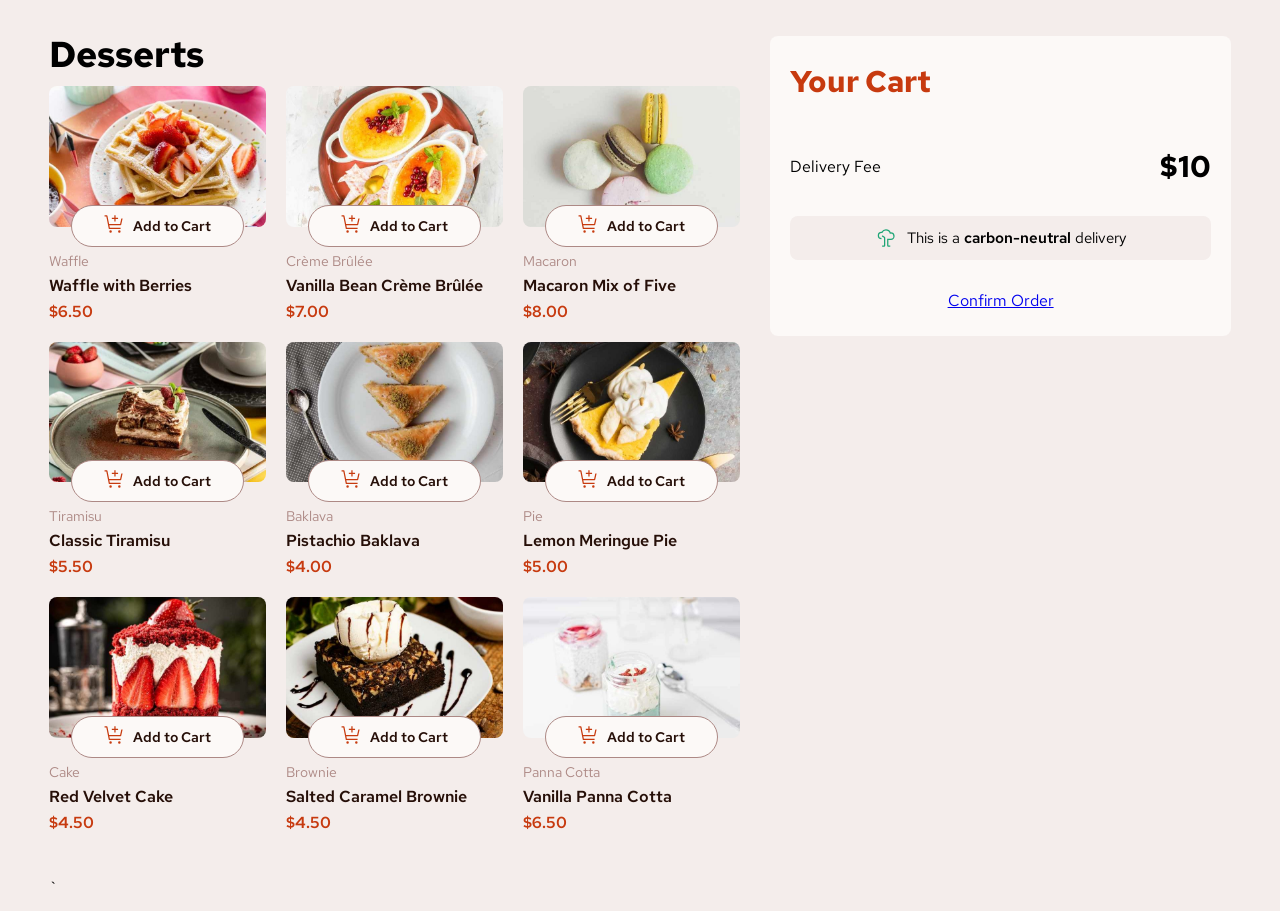
==== commit fc078d1e: "popup section being develop" ====
--- a/index.html
+++ b/index.html
@@ -4,7 +4,7 @@
   <meta charset="UTF-8">
   <meta name="viewport" content="width=device-width, initial-scale=1.0"> <!-- displays site properly based on user's device -->
 
-  <link rel="icon" type="image/png" sizes="32x32" href="./assets/images/favicon-32x32.png">
+  <link rel="icon" type="image/png" sizes="32x32" href="./assets/images/favicon-32x32.png"> 
 
   <link rel="preconnect" href="https://fonts.googleapis.com">
   <link rel="preconnect" href="https://fonts.gstatic.com" crossorigin>
@@ -31,21 +31,17 @@
 
         <!-- INDIVIDUAL PRODUCT  -->
         <div class="product">
+          <label for="product1">
             <div class="imageandbutton">
                 <img src="./assets/images/image-waffle-mobile.jpg" alt="" class="product-image">
-
-              
-                <label for="prod1">
                   <div class="add-to-cart-button"><span><img src="assets/images/icon-add-to-cart.svg" alt=""></span><span><p class="add-to-cart-text"> Add to Cart</p></span></div>
-                </label>
-                <div class="add-to-cart-button-active">
+                <!-- <div class="add-to-cart-button-active">
                   <div class="quantity-button"><img src="./assets/images/icon-decrement-quantity.svg" alt=""></div>
                   <span class="quantity-value">Remove</span>
                   <div class="quantity-button"><img src="./assets/images/icon-increment-quantity.svg" alt=""></div>
-                </div>  
-              </label>
-            </div>
-            
+                </div>   -->
+            </div>
+          </label>
             <div class="product-information">
               <p class="product-type">Waffle</p>
               <p class="product-name">Waffle with Berries</p>
@@ -56,17 +52,18 @@
 
         <!-- INDIVIDUAL PRODUCT -->
         <div class="product">
+          <label for="product2">
             <div class="imageandbutton">
               <img src="./assets/images/image-creme-brulee-mobile.jpg" alt="" class="product-image">
-              <label for="prod2">
-                <div class="add-to-cart-button"><span><img src="assets/images/icon-add-to-cart.svg" alt=""></span><span><p class="add-to-cart-text"> Add to Cart</p></span></div>
-              </label>  
-              <div class="add-to-cart-button-active">
+                <div class="add-to-cart-button"><span><img src="assets/images/icon-add-to-cart.svg" alt=""></span><span><p class="add-to-cart-text"> Add to Cart</p></span></div>
+                
+              <!-- <div class="add-to-cart-button-active">
                 <div class="quantity-button"><img src="./assets/images/icon-decrement-quantity.svg" alt=""></div>
                 <span class="quantity-value">1</span>
                 <div class="quantity-button"><img src="./assets/images/icon-increment-quantity.svg" alt=""></div>
-              </div>
-            </div>
+              </div> -->
+            </div>
+          </label>
             <div class="product-information">
               <p class="product-type">Crème Brûlée</p>
               <p class="product-name">Vanilla Bean Crème Brûlée</p>
@@ -76,17 +73,17 @@
 
         <!-- INDIVIDUAL PRODUCT -->
         <div class="product">
+          <label for="product3">
             <div class="imageandbutton">
               <img src="./assets/images/image-macaron-mobile.jpg" alt="" class="product-image">
-              <label for="prod3">
-                <button class="add-to-cart-button"><span><img src="assets/images/icon-add-to-cart.svg" alt=""></span><span><p class="add-to-cart-text"> Add to Cart</p></span></button>
-              </label>  
-              <div class="add-to-cart-button-active">
-                <button class="quantity-button"><img src="./assets/images/icon-decrement-quantity.svg" alt=""></button>
-                <span class="quantity-value">1</span>
-                <button class="quantity-button"><img src="./assets/images/icon-increment-quantity.svg" alt=""></button>
-              </div>
-            </div>
+                <div class="add-to-cart-button"><span><img src="assets/images/icon-add-to-cart.svg" alt=""></span><span><p class="add-to-cart-text"> Add to Cart</p></span></div>
+              <!-- <div class="add-to-cart-button-active">
+                <button class="quantity-button"><img src="./assets/images/icon-decrement-quantity.svg" alt=""></button>
+                <span class="quantity-value">1</span>
+                <button class="quantity-button"><img src="./assets/images/icon-increment-quantity.svg" alt=""></button>
+              </div> -->
+            </div>
+          </label>  
             <div class="product-information">
               <p class="product-type">Macaron</p>
               <p class="product-name">Macaron Mix of Five</p>
@@ -97,17 +94,18 @@
 
         <!-- INDIVIDUAL PRODUCT -->
         <div class="product">
+          <label for="product4">
             <div class="imageandbutton">
               <img src="./assets/images/image-tiramisu-mobile.jpg" alt="" class="product-image">
-              <label for="prod4">
-                <button class="add-to-cart-button product-image"><span><img src="assets/images/icon-add-to-cart.svg" alt=""></span><span><p class="add-to-cart-text"> Add to Cart</p></span></button>
-              </label>
-              <div class="add-to-cart-button-active">
-                <button class="quantity-button"><img src="./assets/images/icon-decrement-quantity.svg" alt=""></button>
-                <span class="quantity-value">1</span>
-                <button class="quantity-button"><img src="./assets/images/icon-increment-quantity.svg" alt=""></button>
-              </div>
-            </div>
+              
+                <div class="add-to-cart-button product-image"><span><img src="assets/images/icon-add-to-cart.svg" alt=""></span><span><p class="add-to-cart-text"> Add to Cart</p></span></div>
+              <!-- <div class="add-to-cart-button-active">
+                <button class="quantity-button"><img src="./assets/images/icon-decrement-quantity.svg" alt=""></button>
+                <span class="quantity-value">1</span>
+                <button class="quantity-button"><img src="./assets/images/icon-increment-quantity.svg" alt=""></button>
+              </div> -->
+            </div>
+          </label>
             <div class="product-information">
               <p class="product-type">Tiramisu</p>
               <p class="product-name">Classic Tiramisu</p>
@@ -118,17 +116,17 @@
         
         <!-- INDIVIDUAL PRODUCT -->
         <div class="product">
+          <label for="product5">
             <div class="imageandbutton">
               <img src="./assets/images/image-baklava-mobile.jpg" alt="" class="product-image">
-              <label for="prod5">
-                <button class="add-to-cart-button"><span><img src="assets/images/icon-add-to-cart.svg" alt=""></span><span><p class="add-to-cart-text"> Add to Cart</p></span></button>
-              </label>
-              <div class="add-to-cart-button-active">
-                <button class="quantity-button"><img src="./assets/images/icon-decrement-quantity.svg" alt=""></button>
-                <span class="quantity-value">1</span>
-                <button class="quantity-button"><img src="./assets/images/icon-increment-quantity.svg" alt=""></button>
-              </div>
-            </div>
+                <div class="add-to-cart-button"><span><img src="assets/images/icon-add-to-cart.svg" alt=""></span><span><p class="add-to-cart-text"> Add to Cart</p></span></div>
+              <!-- <div class="add-to-cart-button-active">
+                <button class="quantity-button"><img src="./assets/images/icon-decrement-quantity.svg" alt=""></button>
+                <span class="quantity-value">1</span>
+                <button class="quantity-button"><img src="./assets/images/icon-increment-quantity.svg" alt=""></button>
+              </div> -->
+            </div>
+          </label>
 
             <div class="product-information">
               <p class="product-type">Baklava</p>
@@ -140,18 +138,17 @@
 
         <!-- INDIVIDUAL PRODUCT -->
         <div class="product">
+          <label for="product6">
             <div class="imageandbutton">
               <img src="./assets/images/image-meringue-mobile.jpg" alt="" class="product-image">
-              <label for="prod6">
-                <button class="add-to-cart-button"><span><img src="assets/images/icon-add-to-cart.svg" alt=""></span><span><p class="add-to-cart-text"> Add to Cart</p></span></button>
-              </label>
-              <div class="add-to-cart-button-active">
-                <button class="quantity-button"><img src="./assets/images/icon-decrement-quantity.svg" alt=""></button>
-                <span class="quantity-value">1</span>
-                <button class="quantity-button"><img src="./assets/images/icon-increment-quantity.svg" alt=""></button>
-              </div>
-            </div>
-
+                <div class="add-to-cart-button"><span><img src="assets/images/icon-add-to-cart.svg" alt=""></span><span><p class="add-to-cart-text"> Add to Cart</p></span></div>
+              <!-- <div class="add-to-cart-button-active">
+                <button class="quantity-button"><img src="./assets/images/icon-decrement-quantity.svg" alt=""></button>
+                <span class="quantity-value">1</span>
+                <button class="quantity-button"><img src="./assets/images/icon-increment-quantity.svg" alt=""></button>
+              </div> -->
+            </div>
+          </label>
             <div class="product-information">
               <p class="product-type">Pie</p>
               <p class="product-name">Lemon Meringue Pie</p>
@@ -162,17 +159,18 @@
 
         <!-- INDIVIDUAL PRODUCT -->
         <div class="product">
+          <label for="product7" class>
             <div class="imageandbutton">
               <img src="./assets/images/image-cake-mobile.jpg" alt="" class="product-image">
-              <label for="prod7" class>
-                <button class="add-to-cart-button"><span><img src="assets/images/icon-add-to-cart.svg" alt=""></span><span><p class="add-to-cart-text"> Add to Cart</p></span></button>
-              </label>
-              <div class="add-to-cart-button-active">
-                <button class="quantity-button"><img src="./assets/images/icon-decrement-quantity.svg" alt=""></button>
-                <span class="quantity-value">1</span>
-                <button class="quantity-button"><img src="./assets/images/icon-increment-quantity.svg" alt=""></button>
-              </div>
-            </div>
+              
+                <div class="add-to-cart-button"><span><img src="assets/images/icon-add-to-cart.svg" alt=""></span><span><p class="add-to-cart-text"> Add to Cart</p></span></div>
+              <!-- <div class="add-to-cart-button-active">
+                <button class="quantity-button"><img src="./assets/images/icon-decrement-quantity.svg" alt=""></button>
+                <span class="quantity-value">1</span>
+                <button class="quantity-button"><img src="./assets/images/icon-increment-quantity.svg" alt=""></button>
+              </div> -->
+            </div>
+          </label>
             <div class="product-information">
               <p class="product-type">Cake</p>
               <p class="product-name">Red Velvet Cake</p>
@@ -183,17 +181,19 @@
 
         <!-- INDIVIDUAL PRODUCT -->
         <div class="product">
+          <label for="product8">
             <div class="imageandbutton">
               <img src="./assets/images/image-brownie-mobile.jpg" alt="" class="product-image">
-              <label for="prod8">
-                <button class="add-to-cart-button"><span><img src="assets/images/icon-add-to-cart.svg" alt=""></span><span><p class="add-to-cart-text"> Add to Cart</p></span></button>
-              </label>  
-              <div class="add-to-cart-button-active">
-                <button class="quantity-button"><img src="./assets/images/icon-decrement-quantity.svg" alt=""></button>
-                <span class="quantity-value">1</span>
-                <button class="quantity-button"><img src="./assets/images/icon-increment-quantity.svg" alt=""></button>
-              </div>
-            </div>
+              
+                <div class="add-to-cart-button"><span><img src="assets/images/icon-add-to-cart.svg" alt=""></span><span><p class="add-to-cart-text"> Add to Cart</p></span></div>
+             
+              <!-- <div class="add-to-cart-button-active">
+                <button class="quantity-button"><img src="./assets/images/icon-decrement-quantity.svg" alt=""></button>
+                <span class="quantity-value">1</span>
+                <button class="quantity-button"><img src="./assets/images/icon-increment-quantity.svg" alt=""></button>
+              </div> -->
+            </div>
+          </label>
 
             <div class="product-information">
               <p class="product-type">Brownie</p>
@@ -207,17 +207,19 @@
 
         <!-- INDIVIDUAL PRODUCT -->
         <div class="product">
+          <label for="product9">
             <div class="imageandbutton">
               <img src="./assets/images/image-panna-cotta-mobile.jpg" alt="" class="product-image">
-              <label for="prod9">
-                <button class="add-to-cart-button"><span><img src="assets/images/icon-add-to-cart.svg" alt=""></span><span><p class="add-to-cart-text"> Add to Cart</p></span></button>
-              </label>  
-              <div class="add-to-cart-button-active">
-                <button class="quantity-button"><img src="./assets/images/icon-decrement-quantity.svg" alt=""></button>
-                <span class="quantity-value">1</span>
-                <button class="quantity-button"><img src="./assets/images/icon-increment-quantity.svg" alt=""></button>
-              </div>
-            </div>
+              
+              <div class="add-to-cart-button"><span><img src="assets/images/icon-add-to-cart.svg" alt=""></span><span><p class="add-to-cart-text"> Add to Cart</p></span></div>
+              
+              <!-- <div class="add-to-cart-button-active">
+                <button class="quantity-button"><img src="./assets/images/icon-decrement-quantity.svg" alt=""></button>
+                <span class="quantity-value">1</span>
+                <button class="quantity-button"><img src="./assets/images/icon-increment-quantity.svg" alt=""></button>
+              </div> -->
+            </div>
+          </label>
 
             <div class="product-information">
               <p class="product-type">Panna Cotta</p>
@@ -235,22 +237,17 @@
   <div class="cart-grid-container">
 
       <h2>Your Cart   </h2>
-      <div class="cart-empty-items">
+     
+      <!-- <div class="cart-empty-items">
         <img src="./assets/images/illustration-empty-cart.svg" alt="">
         <p>Your added items will appear here</p>
       </div>
-      <input type="checkbox" id="prod1" class="hidden-checkbox">
-      <input type="checkbox" id="prod2" class="hidden-checkbox">
-      <input type="checkbox" id="prod3" class="hidden-checkbox">
-      <input type="checkbox" id="prod4" class="hidden-checkbox">
-      <input type="checkbox" id="prod5" class="hidden-checkbox">
-      <input type="checkbox" id="prod6" class="hidden-checkbox">
-      <input type="checkbox" id="prod7" class="hidden-checkbox">
-      <input type="checkbox" id="prod8" class="hidden-checkbox">
-      <input type="checkbox" id="prod9" class="hidden-checkbox">
+       -->
+    
 
       <div class="cart-picked-items">
-     
+
+        <input type="checkbox" id="product1" class="hidden-checkbox">
         <div class="cart-item-divider cart-item1">
           <div class="cart-item ">
             <div class="cart-item-product">
@@ -262,6 +259,8 @@
           <hr>
         </div>
 
+
+        <input type="checkbox" id="product2" class="hidden-checkbox">
         <div class="cart-item-divider cart-item2">
           <div class="cart-item ">
             <div class="cart-item-product">
@@ -273,6 +272,8 @@
           <hr>
         </div>
 
+
+        <input type="checkbox" id="product3" class="hidden-checkbox">
         <div class="cart-item-divider cart-item3">
           <div class="cart-item ">
             <div class="cart-item-product">
@@ -284,6 +285,8 @@
           <hr>
         </div>
 
+
+        <input type="checkbox" id="product4" class="hidden-checkbox">
         <div class="cart-item-divider cart-item4">
           <div class="cart-item ">
             <div class="cart-item-product">
@@ -295,7 +298,7 @@
           <hr>
         </div>
 
-
+        <input type="checkbox" id="product5" class="hidden-checkbox">
         <div class="cart-item-divider cart-item5">
           <div class="cart-item ">
             <div class="cart-item-product">
@@ -307,6 +310,8 @@
           <hr>
         </div>
 
+
+        <input type="checkbox" id="product6" class="hidden-checkbox">
         <div class="cart-item-divider cart-item6">
           <div class="cart-item ">
             <div class="cart-item-product">
@@ -318,6 +323,8 @@
           <hr>
         </div>
 
+
+        <input type="checkbox" id="product7" class="hidden-checkbox">
         <div class="cart-item-divider cart-item7">
           <div class="cart-item ">
             <div class="cart-item-product">
@@ -329,6 +336,8 @@
           <hr>
         </div>
 
+
+        <input type="checkbox" id="product8" class="hidden-checkbox">
         <div class="cart-item-divider cart-item8">
           <div class="cart-item ">
             <div class="cart-item-product">
@@ -340,6 +349,7 @@
           <hr>
         </div>
 
+        <input type="checkbox" id="product9" class="hidden-checkbox">
         <div class="cart-item-divider cart-item9">
           <div class="cart-item ">
             <div class="cart-item-product">
@@ -364,7 +374,7 @@
           <p class="carbon-order-text">This is a <span>carbon-neutral</span> delivery</p>
         </div>
   
-        <button class="Confirm-button">Confirm Order</button>
+        <a href="popup.html" class=".Confirm-button">Confirm Order</a>
       </div>
       
 
@@ -376,10 +386,10 @@
    
 
 
-  <div class="attribution">
+  <!-- <div class="attribution">
     Challenge by <a href="https://www.frontendmentor.io?ref=challenge">Frontend Mentor</a>. 
     Coded by <a href="#">Adeluka Pelumi</a>.
-  </div>
+  </div> -->
 
 `</div>
   
--- a/styles/styles.css
+++ b/styles/styles.css
@@ -34,6 +34,9 @@
 .product-cart-container .product-grid-container .product-image {
   width: 100%;
 }
+.product-cart-container .product-grid-container .add-to-cart-button {
+  width: 100%;
+}
 .product-cart-container .product-grid-container .product-grid {
   display: flex;
   display: flex;
@@ -57,6 +60,7 @@
   -o-object-fit: contain;
      object-fit: contain;
   border-radius: 8px;
+  z-index: 0;
 }
 .product-cart-container .product-grid-container .product-grid .product .imageandbutton .add-to-cart-button {
   display: flex;
@@ -64,7 +68,9 @@
   flex-direction: row;
   align-items: center;
   justify-content: center;
-  padding: 9px 24px;
+  font-size: 15px;
+  z-index: 10;
+  padding: 8px 12px;
   border-radius: 32px;
   gap: 8px;
   color: hsl(14, 65%, 9%);
@@ -73,7 +79,23 @@
   background-color: hsl(20, 50%, 98%);
   margin-top: -22px;
   margin-bottom: 5px;
-  width: 45vw;
+  width: 60%;
+}
+.product-cart-container .product-grid-container .product-grid .product .imageandbutton .add-to-cart-button:hover {
+  background-color: hsl(14, 58%, 66%);
+  cursor: pointer;
+  transition: 0.1s;
+  border: none;
+}
+.product-cart-container .product-grid-container .product-grid .product .imageandbutton .add-to-cart-button:active, .product-cart-container .product-grid-container .product-grid .product .imageandbutton ::after {
+  background-image: radial-gradient(hsl(14, 86%, 42%), hsl(20, 50%, 98%));
+  cursor: pointer;
+  transition: 0.1s;
+  border: none;
+}
+.product-cart-container .product-grid-container .product-grid .product .imageandbutton .product-image:hover {
+  border: 3px solid hsl(14, 86%, 42%);
+  transition: 0.1s;
 }
 .product-cart-container .product-grid-container .product-grid .product .imageandbutton .add-to-cart-button-active {
   display: none !important;
@@ -87,7 +109,7 @@
   padding: 11px 24px;
   border-radius: 32px;
   border: none;
-  width: 45vw;
+  width: 45%;
 }
 .product-cart-container .product-grid-container .product-grid .product .imageandbutton .add-to-cart-button-active .quantity-button {
   background: none;
@@ -123,6 +145,87 @@
   color: hsl(14, 86%, 42%);
   font-weight: 600;
   font-size: 16px;
+}
+.product-cart-container #product1:checked + .cart-item-divider, .product-cart-container .cart-item1, .product-cart-container hr {
+  display: flex !important;
+  display: flex;
+  flex-direction: column;
+  align-items: center;
+  justify-content: center;
+  width: 100% !important;
+  margin-bottom: 20px;
+}
+.product-cart-container #product2:checked + .cart-item-divider, .product-cart-container .cart-item2, .product-cart-container hr {
+  display: flex !important;
+  display: flex;
+  flex-direction: column;
+  align-items: center;
+  justify-content: center;
+  width: 100% !important;
+  margin-bottom: 20px;
+}
+.product-cart-container #product3:checked + .cart-item-divider, .product-cart-container .cart-item3, .product-cart-container hr {
+  display: flex !important;
+  display: flex;
+  flex-direction: column;
+  align-items: center;
+  justify-content: center;
+  width: 100% !important;
+  margin-bottom: 20px;
+}
+.product-cart-container #product4:checked + .cart-item-divider, .product-cart-container .cart-item4, .product-cart-container hr {
+  display: flex !important;
+  display: flex;
+  flex-direction: column;
+  align-items: center;
+  justify-content: center;
+  width: 100% !important;
+  margin-bottom: 20px;
+}
+.product-cart-container #product5:checked + .cart-item-divider, .product-cart-container .cart-item5, .product-cart-container hr {
+  display: flex !important;
+  display: flex;
+  flex-direction: column;
+  align-items: center;
+  justify-content: center;
+  width: 100% !important;
+  margin-bottom: 20px;
+}
+.product-cart-container #product6:checked + .cart-item-divider, .product-cart-container .cart-item6, .product-cart-container hr {
+  display: flex !important;
+  display: flex;
+  flex-direction: column;
+  align-items: center;
+  justify-content: center;
+  width: 100% !important;
+  margin-bottom: 20px;
+}
+.product-cart-container #product7:checked + .cart-item-divider, .product-cart-container .cart-item7, .product-cart-container hr {
+  display: flex !important;
+  display: flex;
+  flex-direction: column;
+  align-items: center;
+  justify-content: center;
+  width: 100% !important;
+  margin-bottom: 20px;
+}
+.product-cart-container #product8:checked + .cart-item-divider, .product-cart-container .cart-item8, .product-cart-container hr {
+  display: flex !important;
+  display: flex;
+  flex-direction: column;
+  align-items: center;
+  justify-content: center;
+  width: 100% !important;
+  margin-bottom: 20px;
+}
+.product-cart-container #product9:checked + .cart-item-divider, .product-cart-container .cart-item9, .product-cart-container hr {
+  display: flex !important;
+  display: flex;
+  flex-direction: column;
+  align-items: center;
+  justify-content: center;
+  width: 100% !important;
+  margin-bottom: 20px;
 }
 .product-cart-container .cart-grid-container {
   width: 100%;
@@ -148,6 +251,7 @@
   flex-direction: column;
   align-items: center;
   justify-content: center;
+  margin-bottom: 40px;
 }
 .product-cart-container .cart-grid-container .cart-empty-items p {
   color: hsl(12, 20%, 44%);
@@ -162,10 +266,12 @@
   width: 100%;
 }
 .product-cart-container .cart-grid-container .cart-picked-items .cart-item-divider {
+  display: none !important;
   width: 100%;
 }
 .product-cart-container .cart-grid-container .cart-picked-items .cart-item-divider .cart-item {
   display: flex;
+  width: 100%;
   display: flex;
   flex-direction: row;
   align-items: center;
@@ -180,14 +286,14 @@
   gap: 5px;
 }
 .product-cart-container .cart-grid-container .cart-picked-items .cart-item-divider .cart-item .cart-item-product .cart-item-product-name {
-  font-size: 14px;
+  font-size: 18px;
   color: hsl(14, 65%, 9%);
   font-weight: 600;
   line-height: 100%;
 }
 .product-cart-container .cart-grid-container .cart-picked-items .cart-item-divider .cart-item .cart-item-product span:nth-child(1) {
   color: hsl(14, 86%, 42%);
-  font-size: 14px;
+  font-size: 16px;
   font-weight: 600;
   line-height: 100%;
   margin-right: 15px;
@@ -195,14 +301,14 @@
 .product-cart-container .cart-grid-container .cart-picked-items .cart-item-divider .cart-item .cart-item-product span:nth-child(2) {
   color: hsl(7, 20%, 60%);
   font-weight: 400;
-  font-size: 14px;
+  font-size: 16px;
   line-height: 100%;
   margin-right: 10px;
 }
 .product-cart-container .cart-grid-container .cart-picked-items .cart-item-divider .cart-item .cart-item-product span:nth-child(3) {
   color: hsl(7, 20%, 60%);
   font-weight: 600;
-  font-size: 14px;
+  font-size: 16px;
   line-height: 100%;
   margin-right: 10px;
 }
@@ -277,7 +383,7 @@
 .product-cart-container .cart-grid-container .cart-picked-items .order-summary .carbon-order-container p span {
   font-weight: 600;
 }
-.product-cart-container .cart-grid-container .cart-picked-items .order-summary button {
+.product-cart-container .cart-grid-container .cart-picked-items .order-summary .Confirm-button {
   border: none;
   border-radius: 32px;
   width: 100%;
@@ -287,4 +393,65 @@
   font-size: 18px;
   font-weight: 600;
   margin-bottom: 20px;
+  text-decoration: none;
+}
+
+@media screen and (min-width: 770px) {
+  body {
+    overflow-x: hidden;
+    width: 100vw;
+    height: 100vh;
+    display: flex;
+    flex-direction: column;
+    align-items: start;
+    justify-content: center;
+  }
+  .product-image {
+    width: 100% !important;
+    height: 100% !important;
+  }
+  .product-cart-container {
+    display: grid;
+    grid-template-columns: 60% 40%;
+    width: 100vw !important;
+    height: 100vh;
+    align-items: start;
+    justify-content: center;
+    padding: 2% 5%;
+    gap: 30px !important;
+  }
+  .product-cart-container .product-grid-container {
+    display: flex;
+    flex-direction: column;
+    align-items: start;
+    justify-content: center;
+    gap: 0;
+    width: 100%;
+  }
+  .product-cart-container .product-grid-container h1 {
+    margin: 0;
+  }
+  .product-cart-container .product-grid-container .product-grid {
+    display: grid;
+    grid-template-columns: repeat(3, 1fr);
+    gap: 20px;
+    padding: 2% 0;
+  }
+  .product-cart-container .product-grid-container .product-grid .product .imageandbutton .add-to-cart-button {
+    padding: 8px 24px;
+    font-size: 14px;
+    width: 80% !important;
+  }
+  .cart-grid-container {
+    display: flex;
+    flex-direction: column;
+    align-items: start;
+    justify-content: start;
+    height: auto;
+    width: 40%;
+    padding: 25px 20px !important;
+  }
+  .cart-grid-container h2 {
+    margin-top: 0 !important;
+  }
 }/*# sourceMappingURL=styles.css.map */
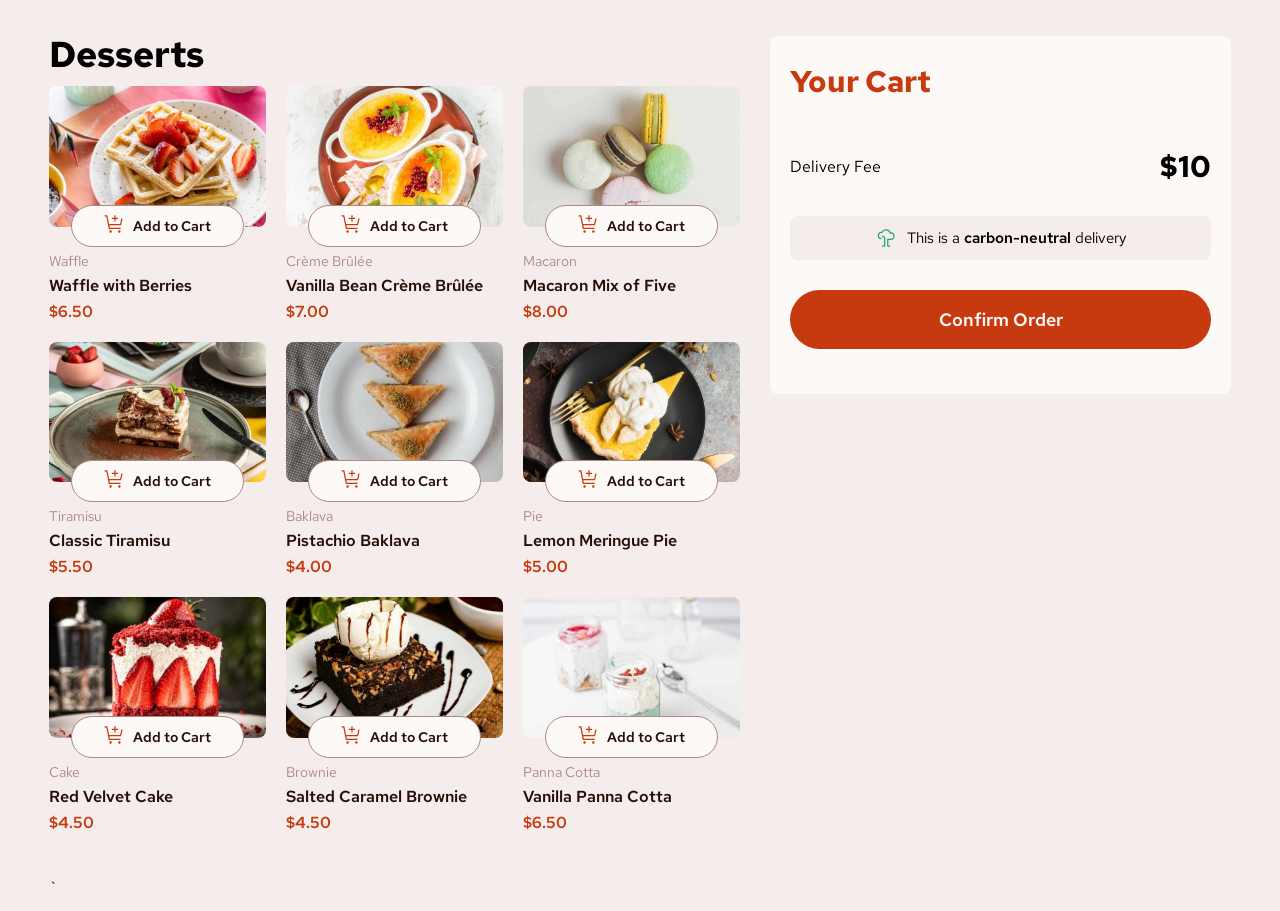
==== commit 294b8bd6: "completed popup page for desktop and mobile" ====
--- a/index.html
+++ b/index.html
@@ -374,7 +374,7 @@
           <p class="carbon-order-text">This is a <span>carbon-neutral</span> delivery</p>
         </div>
   
-        <a href="popup.html" class=".Confirm-button">Confirm Order</a>
+        <a href="popup.html" class="Confirm-button">Confirm Order</a>
       </div>
       
 
--- a/styles/styles.css
+++ b/styles/styles.css
@@ -85,17 +85,18 @@
   background-color: hsl(14, 58%, 66%);
   cursor: pointer;
   transition: 0.1s;
-  border: none;
+  border: none !important;
 }
 .product-cart-container .product-grid-container .product-grid .product .imageandbutton .add-to-cart-button:active, .product-cart-container .product-grid-container .product-grid .product .imageandbutton ::after {
   background-image: radial-gradient(hsl(14, 86%, 42%), hsl(20, 50%, 98%));
   cursor: pointer;
   transition: 0.1s;
-  border: none;
+  border: none !important;
 }
 .product-cart-container .product-grid-container .product-grid .product .imageandbutton .product-image:hover {
   border: 3px solid hsl(14, 86%, 42%);
   transition: 0.1s;
+  cursor: pointer;
 }
 .product-cart-container .product-grid-container .product-grid .product .imageandbutton .add-to-cart-button-active {
   display: none !important;
@@ -394,6 +395,7 @@
   font-weight: 600;
   margin-bottom: 20px;
   text-decoration: none;
+  text-align: center;
 }
 
 @media screen and (min-width: 770px) {
@@ -454,4 +456,212 @@
   .cart-grid-container h2 {
     margin-top: 0 !important;
   }
+}
+body .order-confirmed-container {
+  height: 100%;
+  width: 100%;
+  background: rgb(88, 81, 81);
+}
+body .order-confirmed-container .order-confirmed-grey {
+  background-color: rgb(88, 81, 81);
+  width: 100%;
+  opacity: 0.9;
+  padding: 4%;
+}
+body .order-confirmed-container .order-confirmed-grey h1 {
+  font-size: 36px;
+  line-height: 100%;
+}
+body .order-confirmed-container .order-confirmed-white {
+  background-color: hsl(20, 50%, 98%);
+  width: 100%;
+  height: 100%;
+  z-index: 10;
+  display: flex;
+  flex-direction: column;
+  align-items: start;
+  justify-content: center;
+  padding: 0 4%;
+  border-top-right-radius: 16px;
+  border-top-left-radius: 16px;
+}
+body .order-confirmed-container .order-confirmed-white #check-mark {
+  margin: 35px 0;
+}
+body .order-confirmed-container .order-confirmed-white h1 {
+  font-size: 36px;
+  line-height: 100%;
+  margin-bottom: 20px;
+  width: 46%;
+}
+body .order-confirmed-container .order-confirmed-white h5 {
+  color: hsl(7, 20%, 60%);
+  font-weight: 400;
+  font-size: 16px;
+  margin-bottom: 25px;
+  letter-spacing: 0;
+  line-height: 100%;
+}
+body .order-confirmed-container .order-confirmed-white .order-confirmed-products-section {
+  background-color: hsl(13, 31%, 94%);
+  width: 100%;
+  padding: 4.5%;
+  border-radius: 8px;
+  margin-bottom: 35px;
+}
+body .order-confirmed-container .order-confirmed-white .order-confirmed-products-section .order-confirmed-product {
+  display: flex;
+  flex-direction: row;
+  align-items: center;
+  justify-content: space-between;
+}
+body .order-confirmed-container .order-confirmed-white .order-confirmed-products-section .order-confirmed-product .order-confirmed-product-image-text {
+  display: flex;
+  flex-direction: row;
+  align-items: center;
+  justify-content: center;
+  gap: 12px;
+}
+body .order-confirmed-container .order-confirmed-white .order-confirmed-products-section .order-confirmed-product .order-confirmed-product-image-text img {
+  display: flex;
+  flex-direction: row;
+  align-items: center;
+  justify-content: start;
+  border-radius: 8px;
+  height: 60px;
+  width: 60px;
+}
+body .order-confirmed-container .order-confirmed-white .order-confirmed-products-section .order-confirmed-product .order-confirmed-product-image-text .order-confirmed-product-text {
+  display: flex;
+  flex-direction: column;
+  align-items: start;
+  justify-content: center;
+  gap: 12px;
+}
+body .order-confirmed-container .order-confirmed-white .order-confirmed-products-section .order-confirmed-product .order-confirmed-product-image-text .order-confirmed-product-text p {
+  font-size: 16px;
+  color: hsl(14, 65%, 9%);
+  font-weight: 600;
+  line-height: 100%;
+}
+body .order-confirmed-container .order-confirmed-white .order-confirmed-products-section .order-confirmed-product .order-confirmed-product-image-text .order-confirmed-product-text p span:nth-child(1) {
+  color: hsl(14, 86%, 42%);
+}
+body .order-confirmed-container .order-confirmed-white .order-confirmed-products-section .order-confirmed-product .order-confirmed-product-image-text .order-confirmed-product-text p span:nth-child(2) {
+  color: hsl(7, 20%, 60%);
+}
+body .order-confirmed-container .order-confirmed-white .order-confirmed-products-section .order-confirmed-product .order-confirmed-product-price {
+  display: flex;
+  flex-direction: row;
+  align-items: center;
+  justify-content: end;
+}
+body .order-confirmed-container .order-confirmed-white .order-confirmed-products-section .order-confirmed-product .order-confirmed-product-price p {
+  color: hsl(14, 65%, 9%);
+  font-size: 18px;
+  font-weight: 700;
+}
+body .order-confirmed-container .order-confirmed-white .order-confirmed-products-section hr {
+  opacity: 0.2;
+  margin: 20px 0;
+}
+body .order-confirmed-container .order-confirmed-white .order-confirmed-products-section .delivery-fee {
+  display: flex;
+  flex-direction: row;
+  align-items: center;
+  justify-content: space-between;
+}
+body .order-confirmed-container .order-confirmed-white .order-confirmed-products-section .delivery-fee p:nth-child(1) {
+  display: flex;
+  flex-direction: row;
+  align-items: center;
+  justify-content: start;
+  font-size: 18px;
+  color: hsl(14, 65%, 9%);
+}
+body .order-confirmed-container .order-confirmed-white .order-confirmed-products-section .delivery-fee p:nth-child(2) {
+  display: flex;
+  flex-direction: row;
+  align-items: center;
+  justify-content: end;
+  font-size: 30px;
+  font-weight: 700;
+}
+body .order-confirmed-container .order-confirmed-white a {
+  text-decoration: none;
+  width: 100%;
+  background-color: hsl(14, 86%, 42%);
+  color: hsl(20, 50%, 98%);
+  border: none;
+  border-radius: 32px;
+  padding: 16px 24px;
+  text-align: center;
+  font-weight: 600;
+  letter-spacing: 0.2;
+  font-size: 18px;
+}
+
+@media screen and (min-width: 770px) {
+  body {
+    display: flex;
+    flex-direction: column;
+    align-items: center;
+    justify-content: center;
+    background-color: hsl(13, 31%, 94%);
+  }
+  .order-confirmed-container {
+    height: 62% !important;
+    width: 35% !important;
+    background: none !important;
+  }
+  .order-confirmed-container .order-confirmed-grey {
+    display: none;
+  }
+  .order-confirmed-container .order-confirmed-white {
+    border-radius: 10px;
+    padding: 0 3%;
+  }
+  .order-confirmed-container #check-mark {
+    margin: 20px 0 !important;
+    width: 8%;
+    height: 8%;
+  }
+  .order-confirmed-container h1 {
+    font-size: 25px !important;
+    width: 100% !important;
+    margin-bottom: 10px !important;
+  }
+  .order-confirmed-container h5 {
+    font-size: 14px !important;
+    margin-bottom: 12.5px !important;
+  }
+  .order-confirmed-container .order-confirmed-products-section {
+    padding: 3.5% !important;
+    margin-bottom: 18px !important;
+  }
+  .order-confirmed-container .order-confirmed-products-section .order-confirmed-product .order-confirmed-product-image-text img {
+    height: 45px !important;
+    width: 45px !important;
+  }
+  .order-confirmed-container .order-confirmed-products-section .order-confirmed-product .order-confirmed-product-image-text .order-confirmed-product-text {
+    gap: 6px !important;
+  }
+  .order-confirmed-container .order-confirmed-products-section .order-confirmed-product .order-confirmed-product-image-text .order-confirmed-product-text p {
+    font-size: 14px !important;
+  }
+  .order-confirmed-container .order-confirmed-products-section .order-confirmed-product .order-confirmed-product-price p {
+    font-size: 16px !important;
+  }
+  .order-confirmed-container .order-confirmed-products-section hr {
+    margin: 10px 0 !important;
+  }
+  .order-confirmed-container .order-confirmed-products-section .delivery-fee p:nth-child(1) {
+    font-size: 16px !important;
+  }
+  .order-confirmed-container .order-confirmed-products-section .delivery-fee p:nth-child(2) {
+    font-size: 26px !important;
+  }
+  .order-confirmed-container a {
+    font-size: 16px !important;
+  }
 }/*# sourceMappingURL=styles.css.map */
